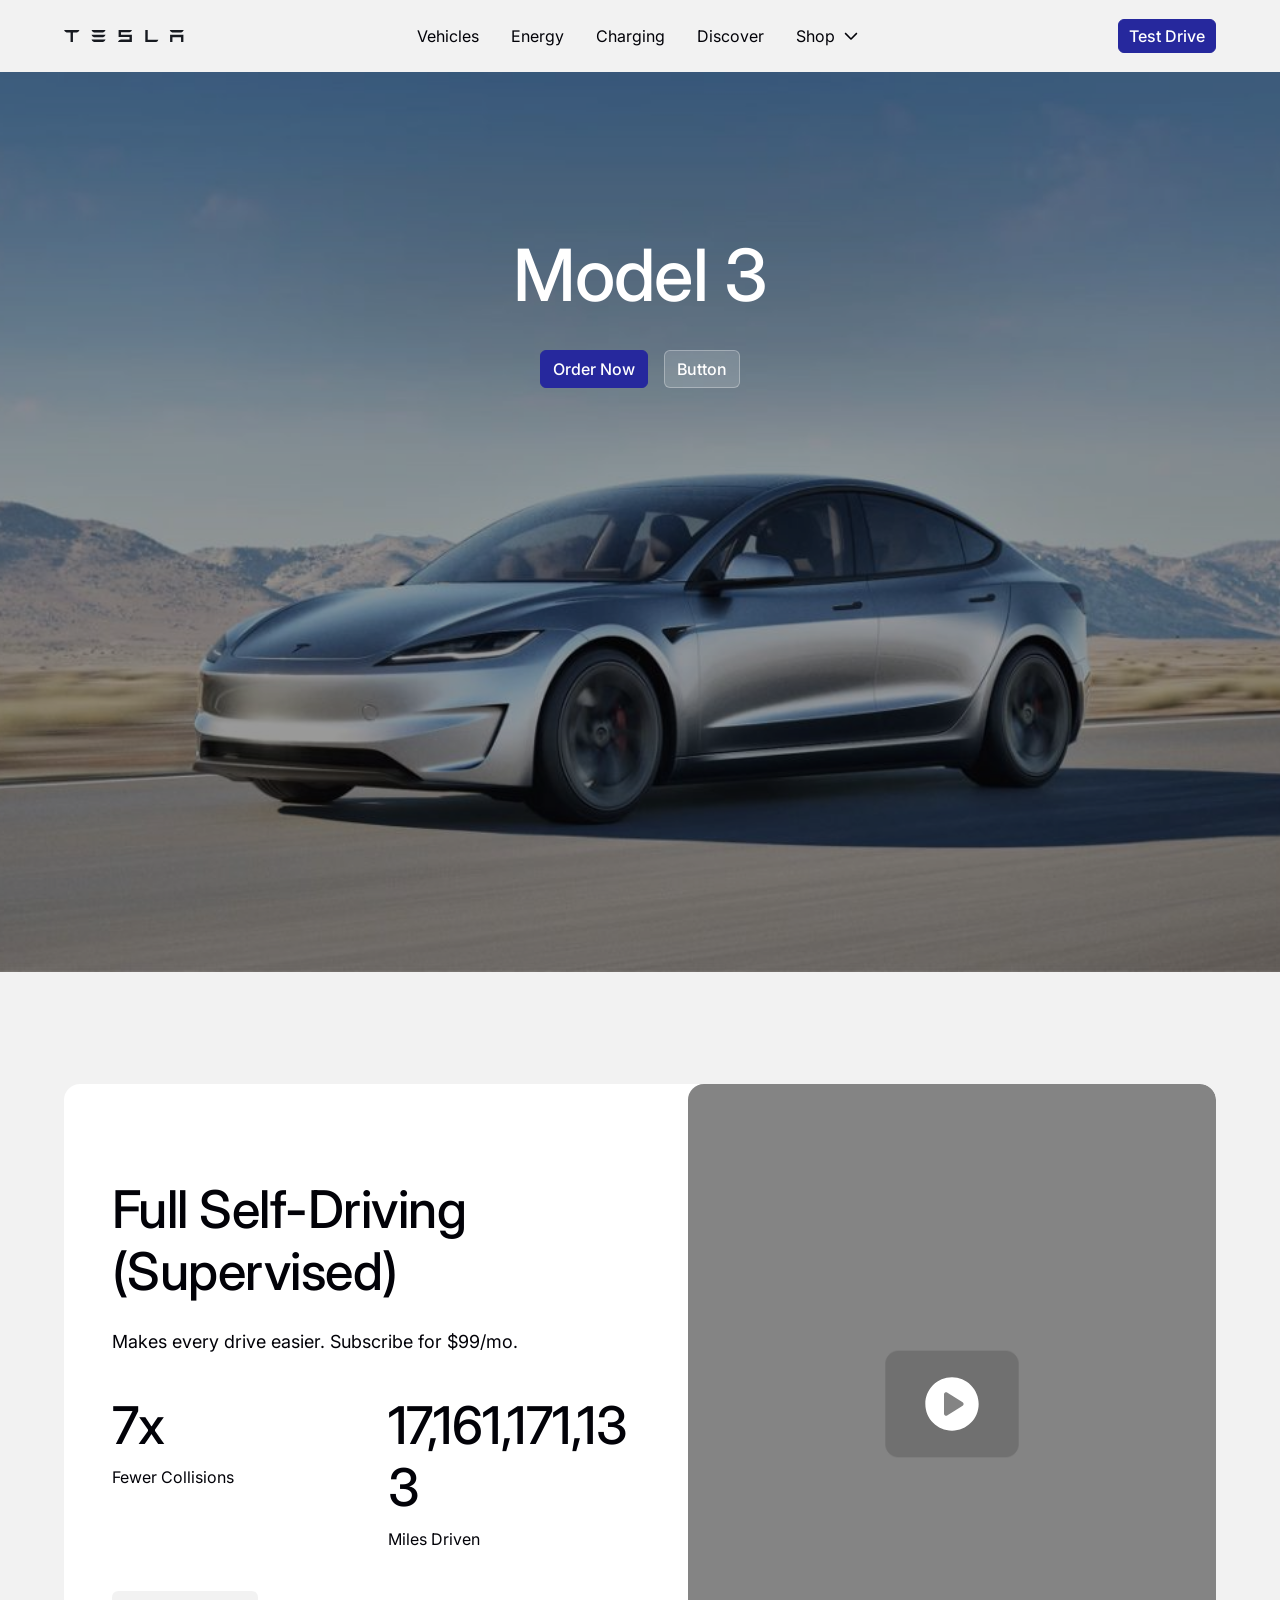
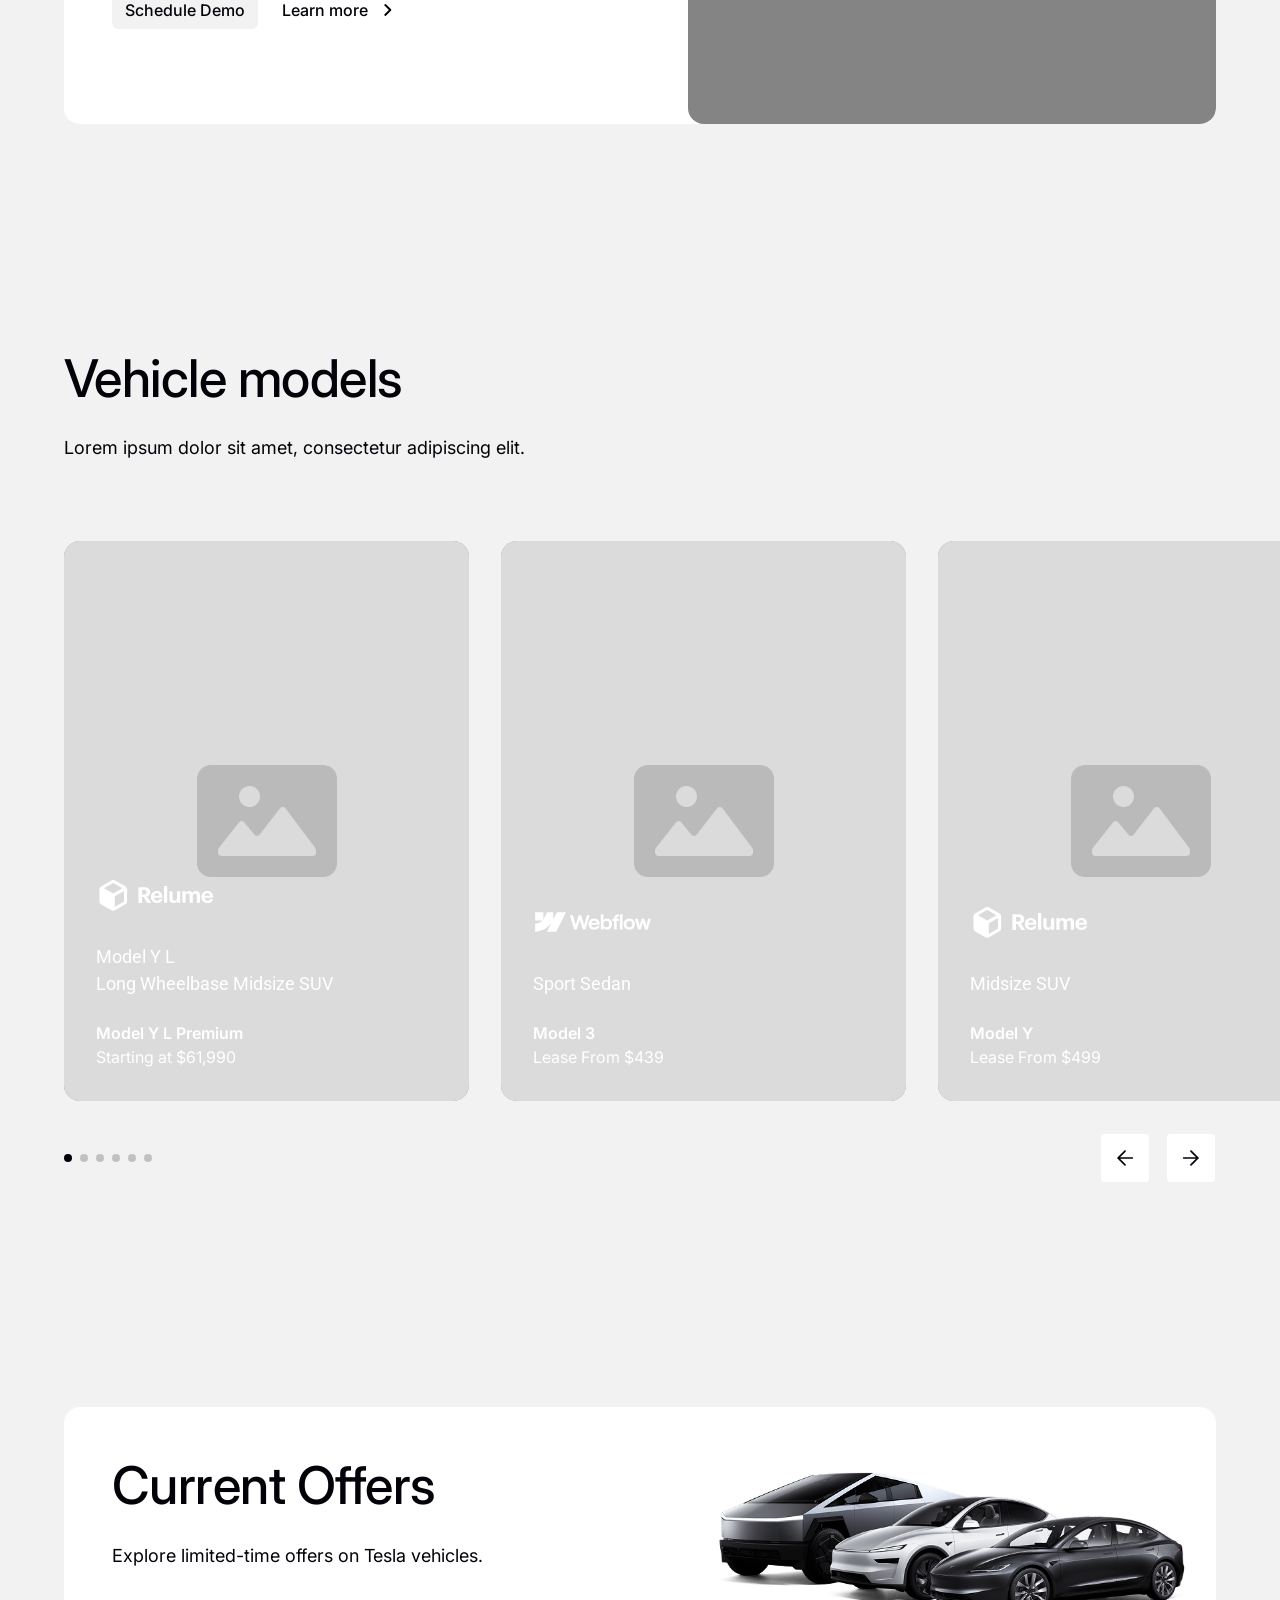
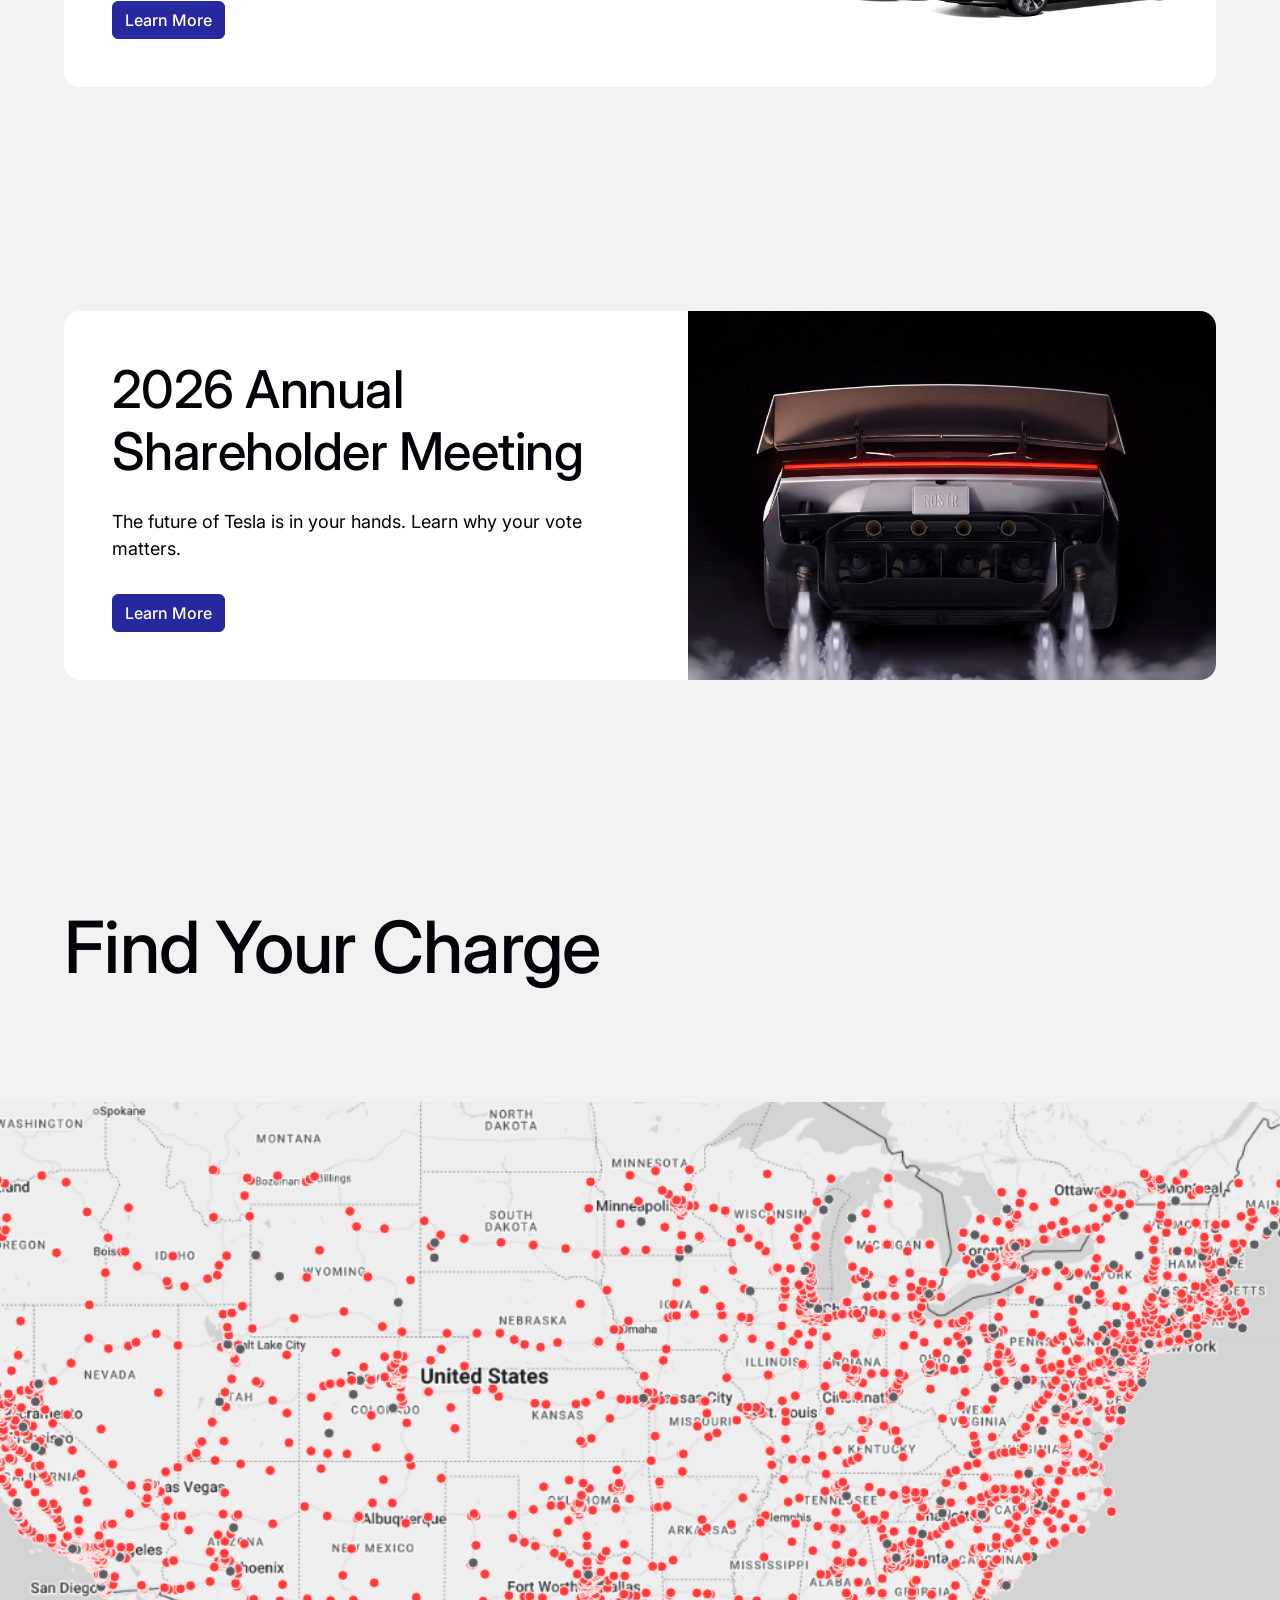
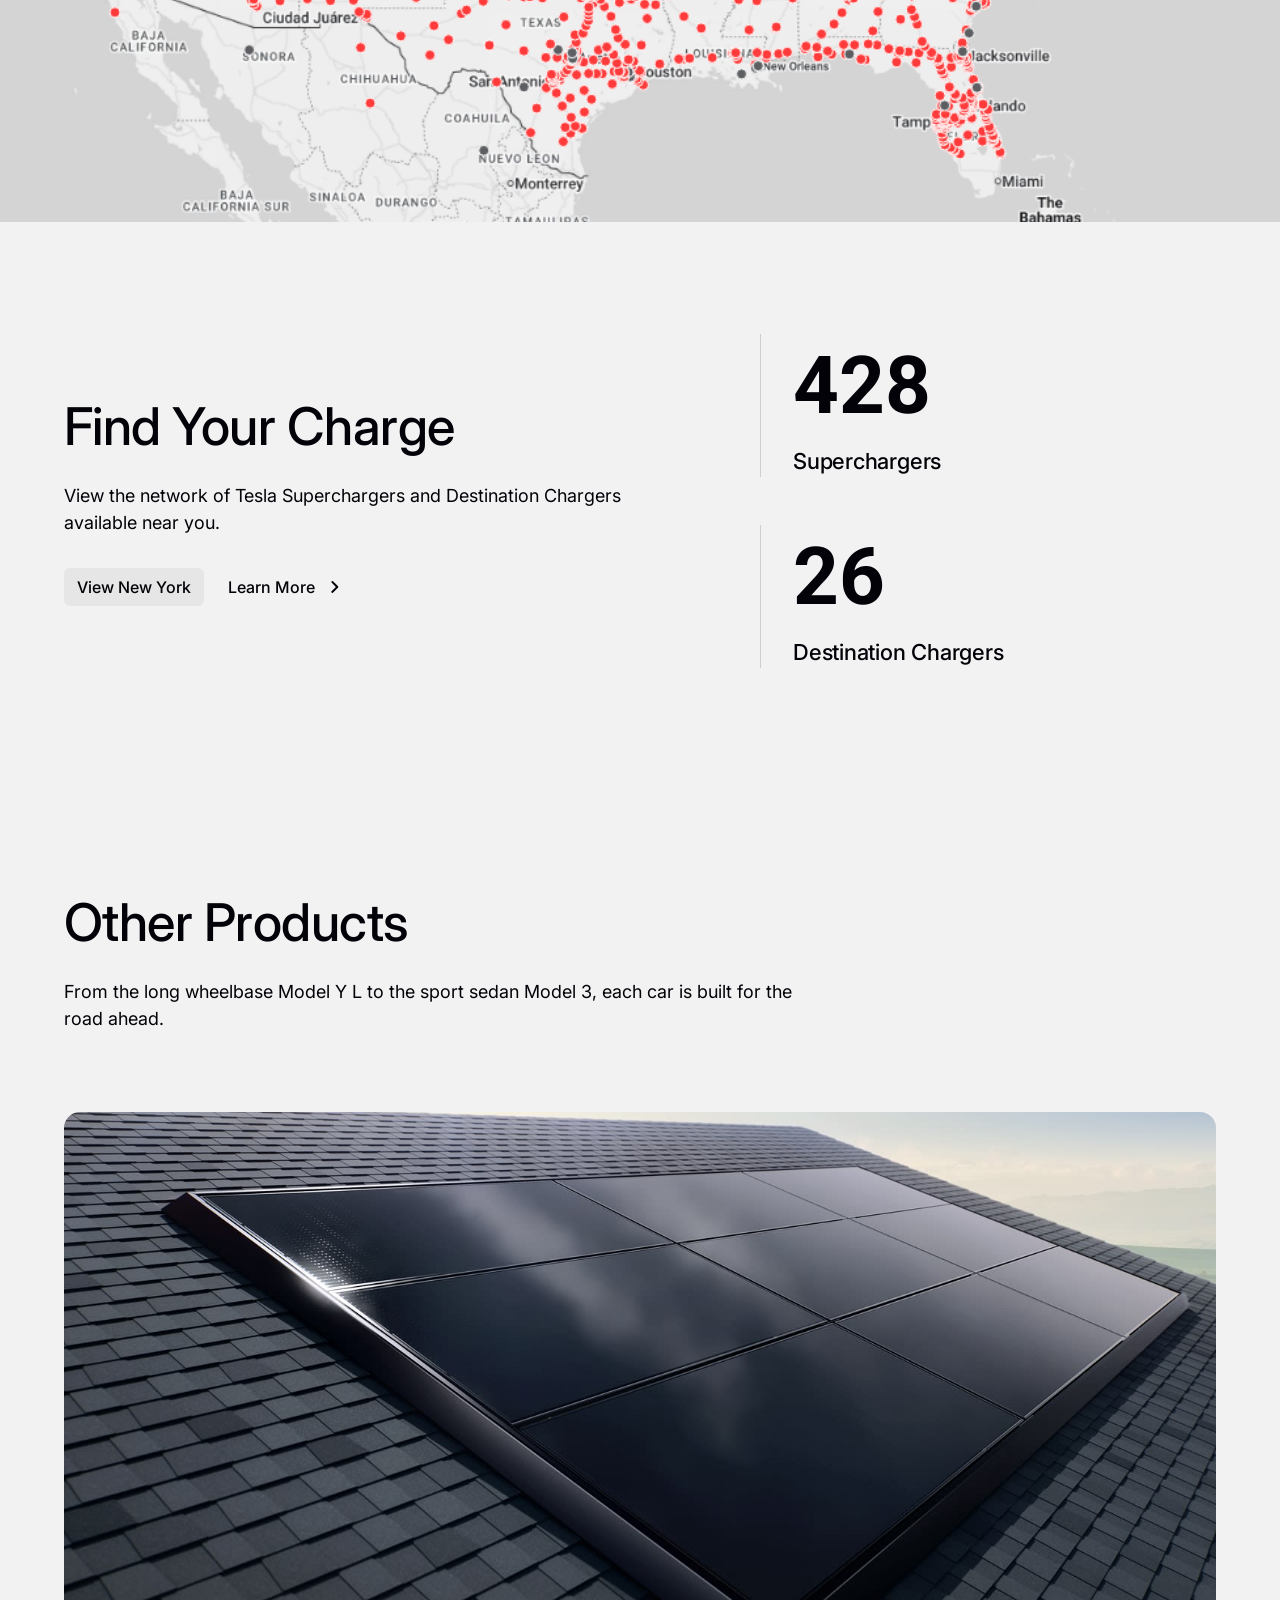
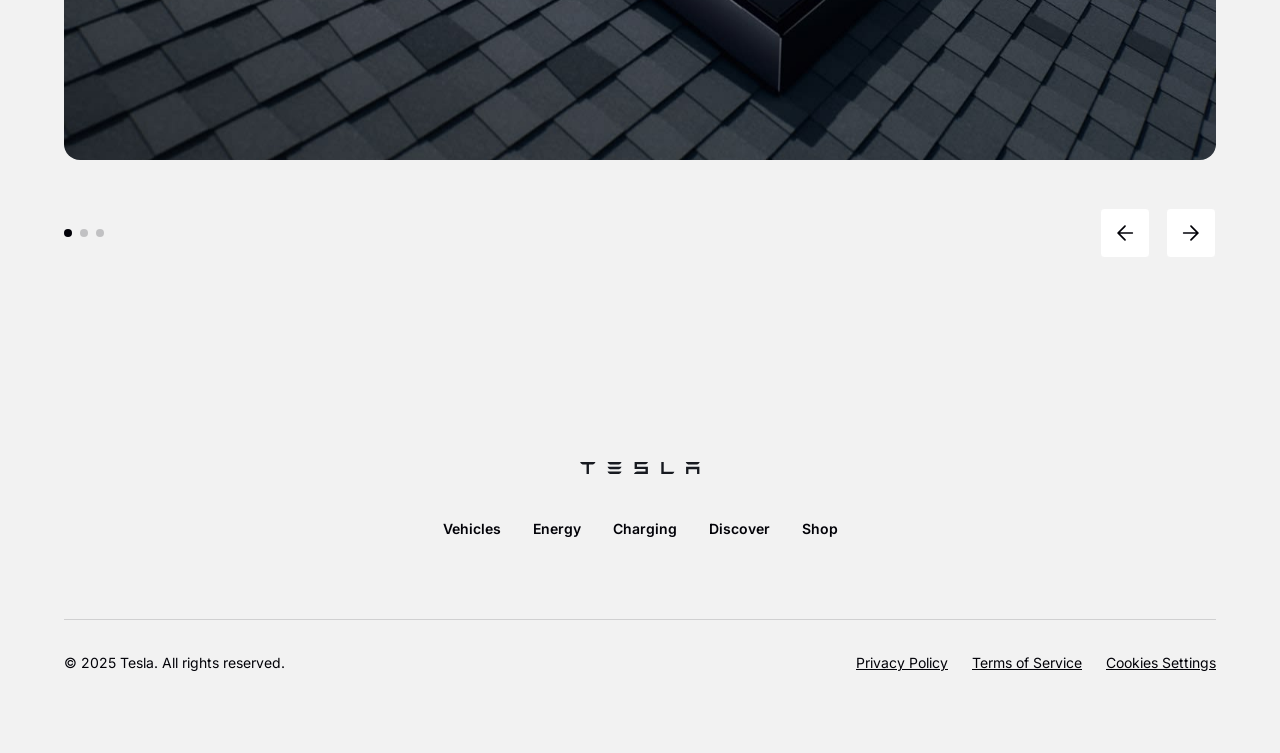
==== index.html @ 6f5779ad "draft1" ====
<!doctype html>
<html lang="en">
<head>
  <meta charset="utf-8" />
  <meta name="viewport" content="width=device-width, initial-scale=1" />
  <title>Tesla — Home</title>
  <link rel="preconnect" href="https://fonts.googleapis.com" />
  <link rel="preconnect" href="https://fonts.gstatic.com" crossorigin />
  <link href="https://fonts.googleapis.com/css2?family=Inter:wght@400;500;600&family=Roboto:wght@400;700&display=swap" rel="stylesheet" />
  <link rel="stylesheet" href="styles.css" />
</head>
<body>

  <!-- Navbar -->
  <header class="navbar">
    <div class="navbar__container">
      <div class="navbar__brand">
        <a href="#" class="logo" aria-label="Home"><img src="assets/tesla-wordmark.svg" width="120" height="12" alt="Tesla" /></a>
      </div>
      <nav class="navbar__links" id="nav-links">
        <a href="#" class="nav-link">Vehicles</a>
        <a href="#" class="nav-link">Energy</a>
        <a href="#" class="nav-link">Charging</a>
        <a href="#" class="nav-link">Discover</a>
        <button type="button" class="nav-link nav-link--dropdown">
          Shop <img src="assets/chevron-down.svg" width="24" height="24" alt="" />
        </button>
      </nav>
      <div class="navbar__actions">
        <a href="#" class="btn btn--primary btn--sm">Test Drive</a>
        <button type="button" class="navbar__toggle" aria-label="Menu" aria-expanded="false" aria-controls="nav-links">
          <span></span><span></span><span></span>
        </button>
      </div>
    </div>
  </header>

  <main>
    <!-- Hero -->
    <section class="hero">
      <img class="hero__bg" src="assets/hero.png" alt="" />
      <div class="hero__content">
        <h1 class="h1 hero__title">Model 3</h1>
        <div class="actions">
          <a href="#" class="btn btn--primary">Order Now</a>
          <a href="#" class="btn btn--secondary btn--on-dark">Button</a>
        </div>
      </div>
    </section>

    <!-- Full Self-Driving -->
    <section class="section">
      <div class="container">
        <div class="card card--feature">
          <div class="card__body">
            <div class="stack-32">
              <div class="section-title">
                <h2 class="h2">Full Self-Driving (Supervised)</h2>
                <p class="text-medium">Makes every drive easier. Subscribe for $99/mo.</p>
              </div>
              <div class="fsd-stats">
                <div class="fsd-stat">
                  <p class="h2">7x</p>
                  <p>Fewer Collisions</p>
                </div>
                <div class="fsd-stat">
                  <p class="h2">17,161,171,133</p>
                  <p>Miles Driven</p>
                </div>
              </div>
            </div>
            <div class="actions actions--24">
              <a href="#" class="btn btn--secondary">Schedule Demo</a>
              <a href="#" class="btn btn--link">Learn more <img src="assets/chevron-right.svg" width="24" height="24" alt="" /></a>
            </div>
          </div>
          <button type="button" class="lightbox" aria-label="Play video">
            <img class="lightbox__bg" src="assets/fsd-video.png" alt="" />
            <img class="lightbox__play" src="assets/play-button.svg" width="64" height="64" alt="" />
          </button>
        </div>
      </div>
    </section>

    <!-- Vehicle models -->
    <section class="section">
      <div class="container stack-80">
        <div class="section-title section-title--narrow">
          <h2 class="h2">Vehicle models</h2>
          <p class="text-medium">Lorem ipsum dolor sit amet, consectetur adipiscing elit.</p>
        </div>
        <div class="slider" data-slider>
          <div class="slider__track vehicles" data-track>
            <article class="vehicle">
              <img class="vehicle__bg" src="assets/vehicle-card.png" alt="" />
              <div class="vehicle__content">
                <img src="assets/placeholder-logo-1.svg" width="120" height="48" alt="" />
                <p class="vehicle__desc">Model Y L<br />Long Wheelbase Midsize SUV</p>
                <div>
                  <p class="vehicle__name">Model Y L Premium</p>
                  <p>Starting at $61,990</p>
                </div>
              </div>
            </article>
            <article class="vehicle">
              <img class="vehicle__bg" src="assets/vehicle-card.png" alt="" />
              <div class="vehicle__content">
                <img src="assets/placeholder-logo-2.svg" width="120" height="48" alt="" />
                <p class="vehicle__desc">Sport Sedan</p>
                <div>
                  <p class="vehicle__name">Model 3</p>
                  <p>Lease From $439</p>
                </div>
              </div>
            </article>
            <article class="vehicle">
              <img class="vehicle__bg" src="assets/vehicle-card.png" alt="" />
              <div class="vehicle__content">
                <img src="assets/placeholder-logo-1.svg" width="120" height="48" alt="" />
                <p class="vehicle__desc">Midsize SUV</p>
                <div>
                  <p class="vehicle__name">Model Y</p>
                  <p>Lease From $499</p>
                </div>
              </div>
            </article>
            <article class="vehicle">
              <img class="vehicle__bg" src="assets/vehicle-card.png" alt="" />
              <div class="vehicle__content">
                <img src="assets/placeholder-logo-2.svg" width="120" height="48" alt="" />
                <p class="vehicle__desc">Utility Truck</p>
                <div>
                  <p class="vehicle__name">Utility Truck</p>
                  <p>Lease From</p>
                </div>
              </div>
            </article>
            <article class="vehicle">
              <img class="vehicle__bg" src="assets/vehicle-card.png" alt="" />
              <div class="vehicle__content">
                <img src="assets/placeholder-logo-1.svg" width="120" height="48" alt="" />
                <p class="vehicle__desc">"Lorem ipsum dolor sit amet, consectetur adipiscing elit. Suspendisse varius enim in eros elementum tristique. Duis cursus, mi quis viverra ornare."</p>
                <div>
                  <p class="vehicle__name">Name Surname</p>
                  <p>Position, Company name</p>
                </div>
              </div>
            </article>
            <article class="vehicle">
              <img class="vehicle__bg" src="assets/vehicle-card.png" alt="" />
              <div class="vehicle__content">
                <img src="assets/placeholder-logo-2.svg" width="120" height="48" alt="" />
                <p class="vehicle__desc">"Lorem ipsum dolor sit amet, consectetur adipiscing elit. Suspendisse varius enim in eros elementum tristique. Duis cursus, mi quis viverra ornare."</p>
                <div>
                  <p class="vehicle__name">Name Surname</p>
                  <p>Position, Company name</p>
                </div>
              </div>
            </article>
          </div>
          <div class="slider__controls">
            <img src="assets/slider-dots-vehicles.svg" width="88" height="8" alt="" />
            <div class="slider__buttons">
              <button type="button" class="slider__arrow" data-prev aria-label="Previous"><img src="assets/arrow-back.svg" width="24" height="24" alt="" /></button>
              <button type="button" class="slider__arrow" data-next aria-label="Next"><img src="assets/arrow-forward.svg" width="24" height="24" alt="" /></button>
            </div>
          </div>
        </div>
      </div>
    </section>

    <!-- Current Offers -->
    <section class="section">
      <div class="container">
        <div class="card card--cta">
          <div class="card__body">
            <div class="section-title">
              <h2 class="h2">Current Offers</h2>
              <p class="text-medium">Explore limited-time offers on Tesla vehicles.</p>
            </div>
            <div class="actions">
              <a href="#" class="btn btn--primary">Learn More</a>
            </div>
          </div>
          <div class="card__media"><img src="assets/current-offers.png" alt="Tesla vehicles" /></div>
        </div>
      </div>
    </section>

    <!-- Shareholder Meeting -->
    <section class="section">
      <div class="container">
        <div class="card card--cta">
          <div class="card__body">
            <div class="section-title">
              <h2 class="h2">2026 Annual Shareholder Meeting</h2>
              <p class="text-medium">The future of Tesla is in your hands. Learn why your vote matters.</p>
            </div>
            <div class="actions">
              <a href="#" class="btn btn--primary">Learn More</a>
            </div>
          </div>
          <div class="card__media"><img src="assets/shareholder-meeting.png" alt="Tesla Cybercab" /></div>
        </div>
      </div>
    </section>

    <!-- Find Your Charge (map) -->
    <section class="charge-header">
      <div class="section">
        <div class="container">
          <h2 class="h1 section-title--narrow">Find Your Charge</h2>
        </div>
      </div>
      <img class="charge-header__map" src="assets/charge-map.png" alt="Map of Tesla Superchargers" />
    </section>

    <!-- Stats -->
    <section class="section">
      <div class="container stats">
        <div class="stats__intro">
          <div class="section-title">
            <h2 class="h2">Find Your Charge</h2>
            <p class="text-medium">View the network of Tesla Superchargers and Destination Chargers available near you.</p>
          </div>
          <div class="actions actions--24">
            <a href="#" class="btn btn--secondary">View New York</a>
            <a href="#" class="btn btn--link">Learn More <img src="assets/chevron-right.svg" width="24" height="24" alt="" /></a>
          </div>
        </div>
        <div class="stats__list">
          <div class="stat">
            <p class="stat__value">428</p>
            <p class="h6">Superchargers</p>
          </div>
          <div class="stat">
            <p class="stat__value">26</p>
            <p class="h6">Destination Chargers</p>
          </div>
        </div>
      </div>
    </section>

    <!-- Other Products -->
    <section class="section">
      <div class="container stack-80">
        <div class="section-title section-title--narrow">
          <h2 class="h2">Other Products</h2>
          <p class="text-medium">From the long wheelbase Model Y L to the sport sedan Model 3, each car is built for the road ahead.</p>
        </div>
        <div class="slider slider--gallery" data-slider>
          <div class="slider__track gallery" data-track>
            <img class="gallery__item" src="assets/product-1.png" alt="Solar Roof" />
            <img class="gallery__item" src="assets/product-2.png" alt="Product 2" />
            <img class="gallery__item" src="assets/product-3.png" alt="Product 3" />
          </div>
          <div class="slider__controls">
            <img src="assets/slider-dots-gallery.svg" width="40" height="8" alt="" />
            <div class="slider__buttons">
              <button type="button" class="slider__arrow" data-prev aria-label="Previous"><img src="assets/arrow-back.svg" width="24" height="24" alt="" /></button>
              <button type="button" class="slider__arrow" data-next aria-label="Next"><img src="assets/arrow-forward.svg" width="24" height="24" alt="" /></button>
            </div>
          </div>
        </div>
      </div>
    </section>
  </main>

  <!-- Footer -->
  <footer class="footer">
    <div class="container footer__container">
      <div class="footer__top">
        <a href="#" class="logo" aria-label="Home"><img src="assets/tesla-wordmark.svg" width="120" height="12" alt="Tesla" /></a>
        <nav class="footer__links">
          <a href="#">Vehicles</a>
          <a href="#">Energy</a>
          <a href="#">Charging</a>
          <a href="#">Discover</a>
          <a href="#">Shop</a>
        </nav>
      </div>
      <div class="footer__credits">
        <img class="footer__divider" src="assets/divider.svg" width="1280" height="1" alt="" />
        <div class="footer__row">
          <p>© 2025 Tesla. All rights reserved.</p>
          <div class="footer__legal">
            <a href="#">Privacy Policy</a>
            <a href="#">Terms of Service</a>
            <a href="#">Cookies Settings</a>
          </div>
        </div>
      </div>
    </div>
  </footer>

  <script src="script.js"></script>
</body>
</html>
---- styles.css ----
/* ---------- Design tokens (from Figma variables) ---------- */
:root {
  --color-background: #f2f2f2;
  --color-foreground: #ffffff;
  --color-text: #020208;
  --color-border: rgba(2, 2, 8, 0.15);
  --color-primary: #26289d; /* jacksons-purple */
  --color-white: #ffffff;
  --neutral-darkest-5: rgba(2, 2, 8, 0.05);
  --overlay: rgba(0, 0, 0, 0.4);

  --heading-1: 72px;
  --heading-2: 52px;
  --heading-6: 22px;
  --text-medium: 18px;
  --text-regular: 16px;
  --text-small: 14px;

  --padding-global: 64px;
  --padding-section-large: 112px;
  --padding-section-medium: 80px;
  --radius-large: 16px;
  --container: 1280px;

  --font-body: "Inter", system-ui, sans-serif;
  --font-alt: "Roboto", system-ui, sans-serif;
}

/* ---------- Base ---------- */
*, *::before, *::after { box-sizing: border-box; }
html, body { margin: 0; }
body {
  font-family: var(--font-body);
  font-size: var(--text-regular);
  line-height: 1.5;
  color: var(--color-text);
  background: var(--color-background);
  -webkit-font-smoothing: antialiased;
}
h1, h2, h3, p { margin: 0; }
img { display: block; max-width: 100%; }
a { color: inherit; text-decoration: none; }
button { font: inherit; color: inherit; background: none; border: 0; padding: 0; cursor: pointer; }

/* ---------- Typography ---------- */
.h1 { font-size: var(--heading-1); font-weight: 500; line-height: 1.2; letter-spacing: -0.01em; }
.h2 { font-size: var(--heading-2); font-weight: 500; line-height: 1.2; letter-spacing: -0.01em; }
.h6 { font-size: var(--heading-6); font-weight: 500; line-height: 1.4; letter-spacing: -0.01em; }
.text-medium { font-size: var(--text-medium); }

/* ---------- Layout ---------- */
.section {
  padding: var(--padding-section-large) var(--padding-global);
  background: var(--color-background);
}
.container { width: 100%; max-width: var(--container); margin: 0 auto; }
.stack-32 { display: flex; flex-direction: column; gap: 32px; }
.stack-80 { display: flex; flex-direction: column; gap: 80px; }
.section-title { display: flex; flex-direction: column; gap: 24px; }
.section-title--narrow { max-width: 768px; }

/* ---------- Buttons ---------- */
.actions { display: flex; gap: 16px; align-items: center; flex-wrap: wrap; }
.actions--24 { gap: 24px; }
.btn {
  display: inline-flex; align-items: center; justify-content: center; gap: 8px;
  padding: 6px 12px;
  border: 1px solid transparent;
  border-radius: 6px;
  font-size: var(--text-regular); font-weight: 500; line-height: 1.5;
  white-space: nowrap;
  transition: background-color .2s, opacity .2s;
}
.btn--sm { padding: 4px 10px; }
.btn--primary { background: var(--color-primary); border-color: var(--color-primary); color: var(--color-white); }
.btn--primary:hover { opacity: .9; }
.btn--secondary { background: var(--neutral-darkest-5); color: var(--color-text); }
.btn--secondary:hover { background: rgba(2, 2, 8, 0.1); }
/* secondary button placed on dark images */
.btn--on-dark { background: rgba(255, 255, 255, 0.15); border-color: rgba(255, 255, 255, 0.3); color: var(--color-white); }
.btn--on-dark:hover { background: rgba(255, 255, 255, 0.25); }
.btn--link { padding: 0; border: 0; color: var(--color-text); }
.btn--link:hover { text-decoration: underline; }

/* ---------- Navbar ---------- */
.navbar {
  position: relative;
  height: 72px;
  display: flex; align-items: center;
  padding: 0 var(--padding-global);
  background: var(--color-background);
}
.navbar__container { width: 100%; display: flex; align-items: center; gap: 32px; }
.navbar__brand { flex: 1 0 0; display: flex; }
.logo { display: flex; align-items: center; justify-content: flex-start; width: 120px; height: 36px; }
.logo img { width: 120px; height: auto; }
.footer__top .logo { justify-content: center; }
.navbar__links { display: flex; align-items: center; gap: 32px; }
.nav-link { display: inline-flex; align-items: center; gap: 4px; font-size: var(--text-regular); line-height: 1.5; }
.nav-link:hover { opacity: .7; }
.navbar__actions { flex: 1 0 0; display: flex; justify-content: flex-end; align-items: center; gap: 16px; }
.navbar__toggle { display: none; width: 32px; height: 32px; flex-direction: column; justify-content: center; gap: 5px; }
.navbar__toggle span { display: block; height: 2px; width: 22px; margin: 0 auto; background: var(--color-text); }

/* ---------- Hero ---------- */
.hero {
  position: relative;
  height: 900px;
  display: flex; align-items: flex-start; justify-content: center;
  padding: 160px var(--padding-global) 0;
  overflow: hidden;
}
.hero__bg { position: absolute; inset: 0; width: 100%; height: 100%; object-fit: cover; }
.hero::after { content: ""; position: absolute; inset: 0; background: var(--overlay); }
.hero__content {
  position: relative; z-index: 1;
  width: 100%; max-width: 768px;
  display: flex; flex-direction: column; align-items: center; gap: 32px;
}
.hero__title { color: var(--color-white); text-align: center; }

/* ---------- Cards ---------- */
.card {
  display: flex;
  background: var(--color-foreground);
  border-radius: var(--radius-large);
  overflow: hidden;
}
.card__body {
  flex: 1 0 0; min-width: 0;
  display: flex; flex-direction: column; justify-content: center; gap: 32px;
  padding: 48px;
}
.card--feature { height: 640px; }
.card--cta { align-items: center; }
.card--cta .card__media { flex: 1 0 0; align-self: stretch; position: relative; min-width: 0; }
.card--cta .card__media img { position: absolute; inset: 0; width: 100%; height: 100%; object-fit: cover; }

.fsd-stats { display: flex; gap: 24px; padding: 8px 0; }
.fsd-stat { flex: 1 0 0; min-width: 0; display: flex; flex-direction: column; gap: 8px; overflow-wrap: anywhere; }

.lightbox {
  position: relative;
  flex: 1 0 0; min-width: 0;
  border-radius: var(--radius-large);
  overflow: hidden;
}
.lightbox__bg { position: absolute; inset: 0; width: 100%; height: 100%; object-fit: cover; }
.lightbox::after { content: ""; position: absolute; inset: 0; background: var(--overlay); }
.lightbox__play {
  position: absolute; z-index: 1; left: 50%; top: 50%;
  transform: translate(-50%, -50%);
  transition: transform .2s;
}
.lightbox:hover .lightbox__play { transform: translate(-50%, -50%) scale(1.08); }

/* ---------- Slider ---------- */
.slider { display: flex; flex-direction: column; gap: 32px; }
.slider--gallery { gap: 48px; }
.slider__track {
  display: flex; gap: 32px;
  overflow-x: auto;
  scroll-snap-type: x mandatory;
  scroll-behavior: smooth;
  scrollbar-width: none;
  /* let cards run to the right edge of the viewport like in the design */
  margin-right: calc(-1 * var(--padding-global));
}
.slider__track::-webkit-scrollbar { display: none; }
.slider__track > * { scroll-snap-align: start; flex-shrink: 0; }
.slider__controls { display: flex; align-items: center; justify-content: space-between; }
.slider__buttons { display: flex; gap: 16px; }
.slider__arrow {
  display: flex; align-items: center; justify-content: center;
  padding: 12px;
  background: var(--color-foreground);
  border: 1px solid var(--color-background);
  border-radius: 4px;
}
.slider__arrow:hover { background: #e8e8e8; }

/* Vehicle cards */
.vehicle {
  position: relative;
  width: 405px; height: 560px;
  display: flex; flex-direction: column; justify-content: flex-end;
  padding: 32px;
  border-radius: var(--radius-large);
  overflow: hidden;
  color: var(--color-white);
}
.vehicle__bg { position: absolute; inset: 0; width: 100%; height: 100%; object-fit: cover; }
.vehicle::before { content: ""; position: absolute; inset: 0; background: var(--overlay); }
.vehicle__content { position: relative; display: flex; flex-direction: column; gap: 24px; }
.vehicle__desc { font-family: var(--font-alt); font-size: 18px; }
.vehicle__name { font-weight: 600; }

/* Gallery */
.gallery { margin-right: 0; }
.gallery__item {
  width: 100%; aspect-ratio: 1280 / 720;
  object-fit: cover;
  border-radius: var(--radius-large);
}

/* ---------- Find Your Charge (map header) ---------- */
.charge-header { background: var(--color-background); }
.charge-header__map { width: 100%; aspect-ratio: 1440 / 810; object-fit: cover; }

/* ---------- Stats ---------- */
.stats { display: flex; align-items: center; gap: 80px; }
.stats__intro { width: 616px; flex-shrink: 0; display: flex; flex-direction: column; gap: 32px; }
.stats__list { flex: 1 0 0; min-width: 0; display: flex; flex-direction: column; gap: 48px; }
.stat {
  display: flex; flex-direction: column; gap: 8px;
  padding-left: 32px;
  border-left: 1px solid var(--color-border);
}
.stat__value { font-family: var(--font-alt); font-size: 80px; font-weight: 700; line-height: 1.3; }

/* ---------- Footer ---------- */
.footer { padding: var(--padding-section-medium) var(--padding-global); background: var(--color-background); }
.footer__container { display: flex; flex-direction: column; align-items: center; gap: 80px; }
.footer__top { width: 100%; max-width: 480px; display: flex; flex-direction: column; align-items: center; gap: 32px; }
.footer__links {
  display: flex; flex-wrap: wrap; justify-content: center; gap: 32px;
  font-size: var(--text-small); font-weight: 600;
}
.footer__links a:hover, .footer__legal a:hover { opacity: .7; }
.footer__credits { width: 100%; display: flex; flex-direction: column; gap: 32px; }
.footer__divider { width: 100%; height: 1px; }
.footer__row { display: flex; justify-content: space-between; gap: 24px; font-size: var(--text-small); }
.footer__legal { display: flex; gap: 24px; }
.footer__legal a { text-decoration: underline; }

/* ---------- Responsive ---------- */
@media (max-width: 991px) {
  :root {
    --heading-1: 56px;
    --heading-2: 44px;
    --padding-global: 32px;
    --padding-section-large: 80px;
  }
  .card--feature { height: auto; flex-direction: column; }
  .card--feature .lightbox { flex: none; aspect-ratio: 16 / 10; }
  .stats { flex-direction: column; align-items: stretch; gap: 48px; }
  .stats__intro { width: 100%; }
  .stat__value { font-size: 64px; }
}

@media (max-width: 767px) {
  :root {
    --heading-1: 40px;
    --heading-2: 36px;
    --heading-6: 20px;
    --padding-global: 20px;
    --padding-section-large: 64px;
    --padding-section-medium: 48px;
  }
  .navbar__toggle { display: flex; }
  .navbar__links {
    display: none;
    position: absolute; z-index: 10; top: 72px; left: 0; right: 0;
    flex-direction: column; align-items: flex-start; gap: 16px;
    padding: 16px var(--padding-global) 24px;
    background: var(--color-background);
    border-top: 1px solid var(--color-border);
  }
  .navbar.is-open .navbar__links { display: flex; }
  .hero { height: 640px; padding-top: 96px; }
  .card__body { padding: 24px; }
  .card--cta { flex-direction: column; align-items: stretch; }
  .card--cta .card__media { flex: none; aspect-ratio: 4 / 3; }
  .fsd-stats { flex-direction: column; }
  .vehicle { width: 300px; height: 440px; padding: 24px; }
  .stat__value { font-size: 56px; }
  .footer__row { flex-direction: column-reverse; align-items: center; text-align: center; }
  .footer__legal { flex-wrap: wrap; justify-content: center; }
}
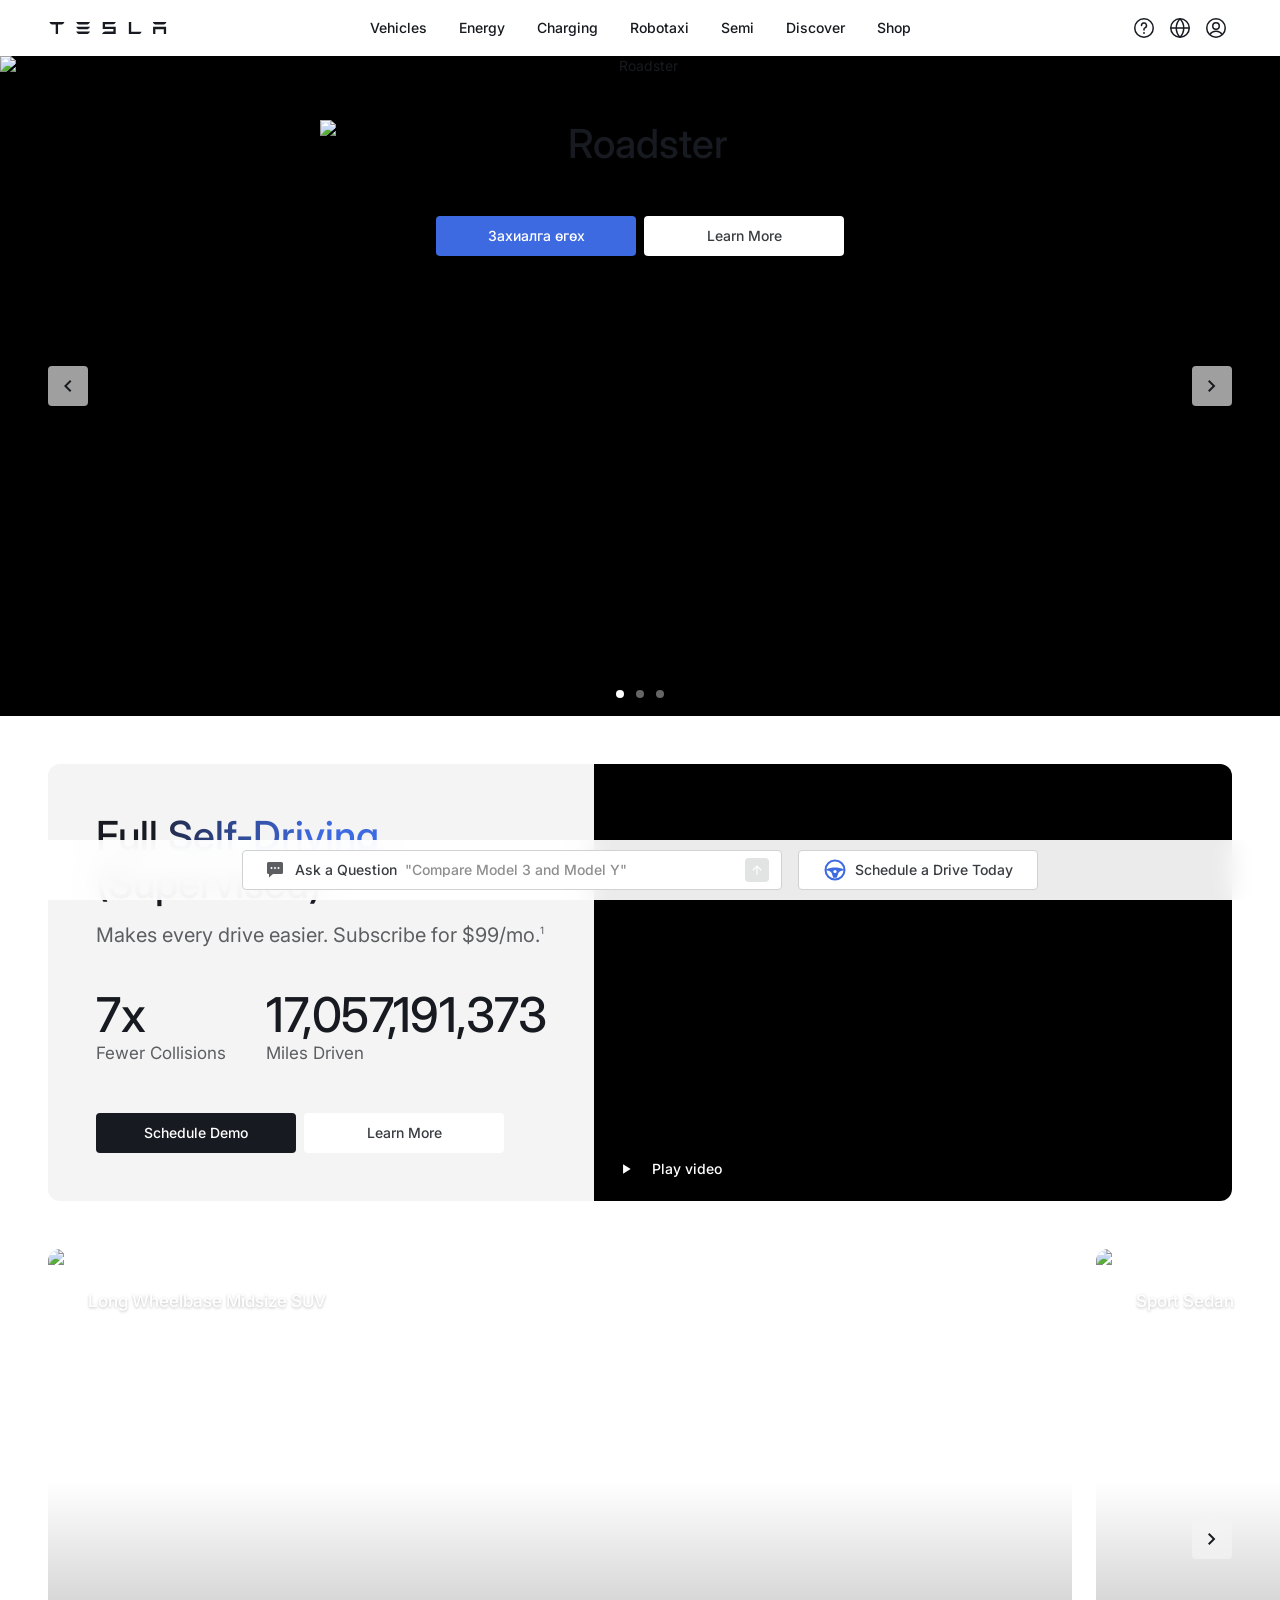
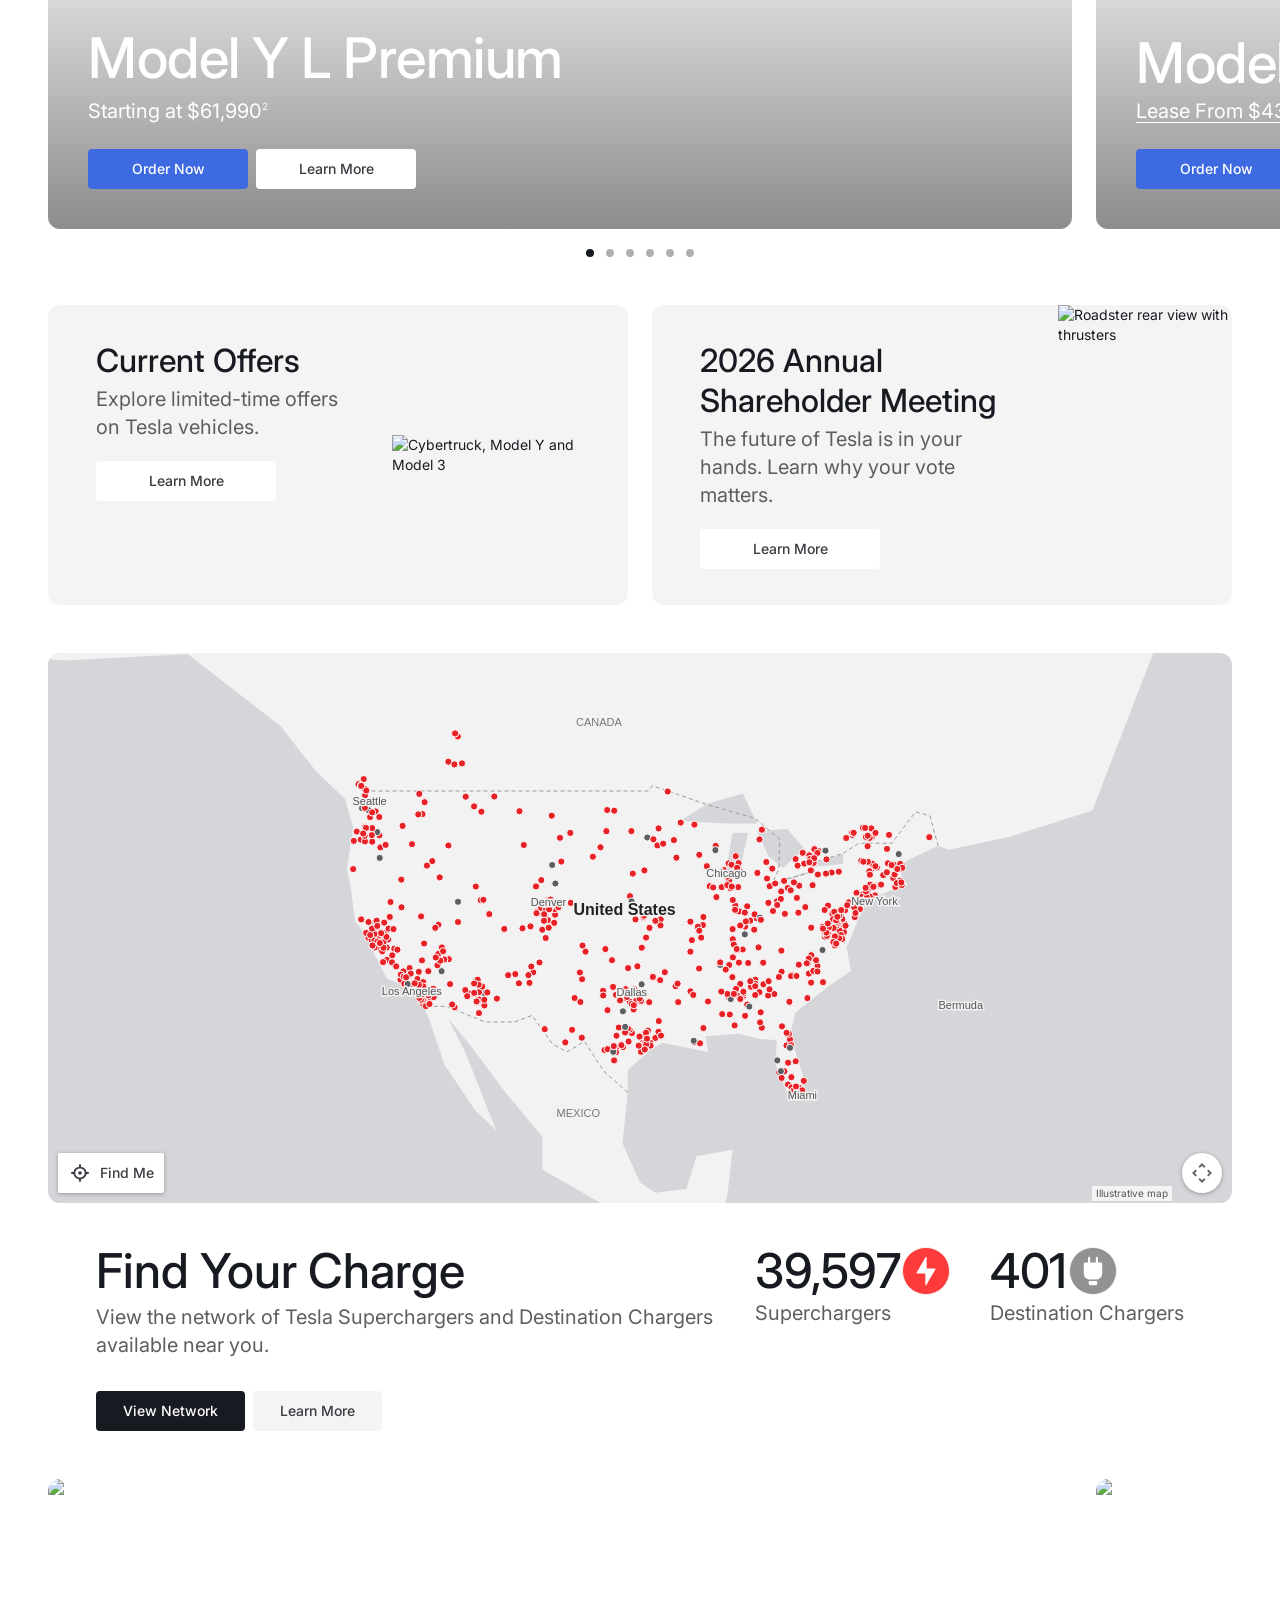
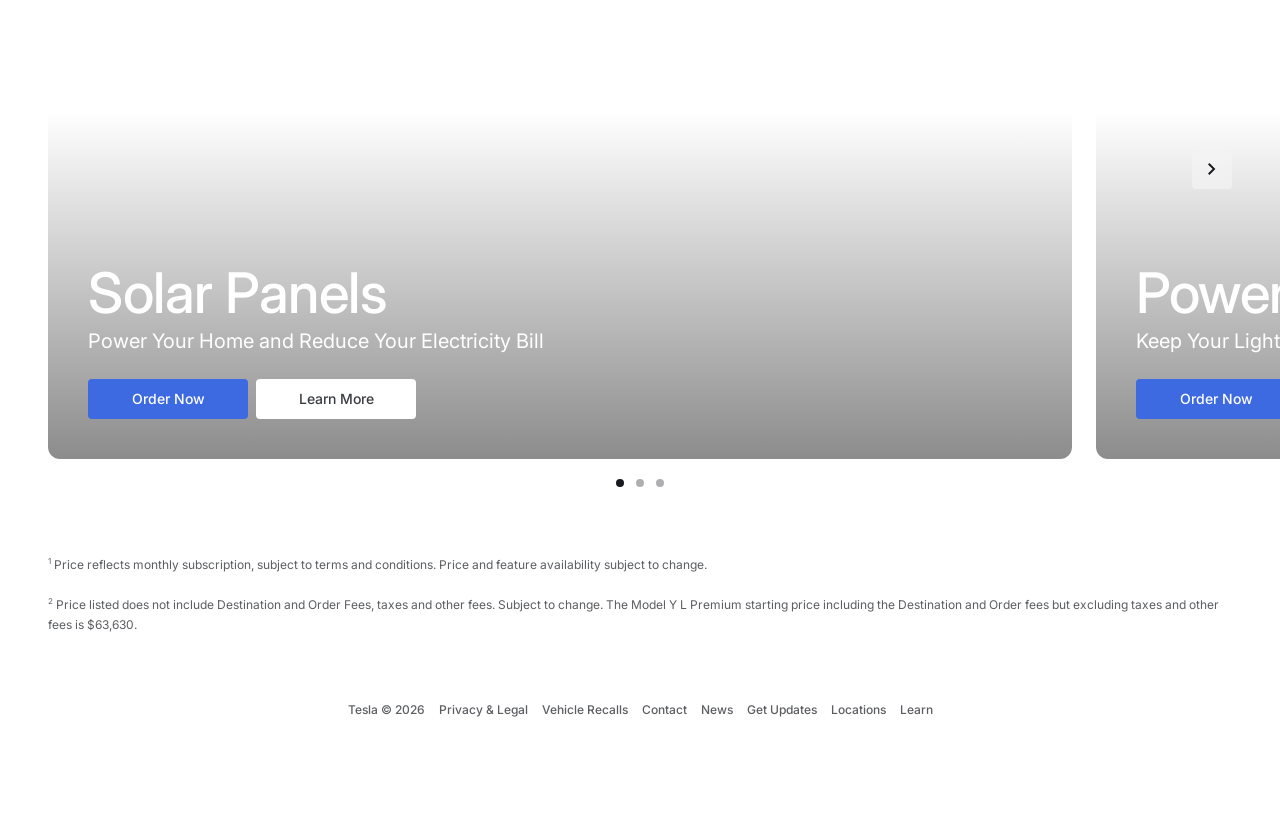
==== commit 0984f1de: "tesla home versel otgoo" ====
--- a/index.html
+++ b/index.html
@@ -1,298 +1,2377 @@
-<!doctype html>
+<!DOCTYPE html>
 <html lang="en">
 <head>
-  <meta charset="utf-8" />
-  <meta name="viewport" content="width=device-width, initial-scale=1" />
-  <title>Tesla — Home</title>
-  <link rel="preconnect" href="https://fonts.googleapis.com" />
-  <link rel="preconnect" href="https://fonts.gstatic.com" crossorigin />
-  <link href="https://fonts.googleapis.com/css2?family=Inter:wght@400;500;600&family=Roboto:wght@400;700&display=swap" rel="stylesheet" />
-  <link rel="stylesheet" href="styles.css" />
+<meta charset="utf-8">
+<meta name="viewport" content="width=device-width, initial-scale=1, viewport-fit=cover">
+<title>Electric Cars, Solar &amp; Clean Energy | Tesla</title>
+<meta name="description" content="Static HTML/CSS learning clone of the tesla.com home page.">
+<link rel="preconnect" href="https://fonts.googleapis.com/">
+<link rel="preconnect" href="https://fonts.gstatic.com/" crossorigin="">
+<link href="https://fonts.googleapis.com/css2?family=Inter:wght@400;500;600&amp;display=swap" rel="stylesheet">
+<link rel="stylesheet" href="home.css">
 </head>
 <body>
-
-  <!-- Navbar -->
-  <header class="navbar">
-    <div class="navbar__container">
-      <div class="navbar__brand">
-        <a href="#" class="logo" aria-label="Home"><img src="assets/tesla-wordmark.svg" width="120" height="12" alt="Tesla" /></a>
-      </div>
-      <nav class="navbar__links" id="nav-links">
-        <a href="#" class="nav-link">Vehicles</a>
-        <a href="#" class="nav-link">Energy</a>
-        <a href="#" class="nav-link">Charging</a>
-        <a href="#" class="nav-link">Discover</a>
-        <button type="button" class="nav-link nav-link--dropdown">
-          Shop <img src="assets/chevron-down.svg" width="24" height="24" alt="" />
-        </button>
-      </nav>
-      <div class="navbar__actions">
-        <a href="#" class="btn btn--primary btn--sm">Test Drive</a>
-        <button type="button" class="navbar__toggle" aria-label="Menu" aria-expanded="false" aria-controls="nav-links">
-          <span></span><span></span><span></span>
-        </button>
-      </div>
-    </div>
-  </header>
-
-  <main>
-    <!-- Hero -->
-    <section class="hero">
-      <img class="hero__bg" src="assets/hero.png" alt="" />
-      <div class="hero__content">
-        <h1 class="h1 hero__title">Model 3</h1>
-        <div class="actions">
-          <a href="#" class="btn btn--primary">Order Now</a>
-          <a href="#" class="btn btn--secondary btn--on-dark">Button</a>
-        </div>
-      </div>
-    </section>
-
-    <!-- Full Self-Driving -->
-    <section class="section">
-      <div class="container">
-        <div class="card card--feature">
-          <div class="card__body">
-            <div class="stack-32">
-              <div class="section-title">
-                <h2 class="h2">Full Self-Driving (Supervised)</h2>
-                <p class="text-medium">Makes every drive easier. Subscribe for $99/mo.</p>
-              </div>
-              <div class="fsd-stats">
-                <div class="fsd-stat">
-                  <p class="h2">7x</p>
-                  <p>Fewer Collisions</p>
-                </div>
-                <div class="fsd-stat">
-                  <p class="h2">17,161,171,133</p>
-                  <p>Miles Driven</p>
-                </div>
-              </div>
-            </div>
-            <div class="actions actions--24">
-              <a href="#" class="btn btn--secondary">Schedule Demo</a>
-              <a href="#" class="btn btn--link">Learn more <img src="assets/chevron-right.svg" width="24" height="24" alt="" /></a>
-            </div>
-          </div>
-          <button type="button" class="lightbox" aria-label="Play video">
-            <img class="lightbox__bg" src="assets/fsd-video.png" alt="" />
-            <img class="lightbox__play" src="assets/play-button.svg" width="64" height="64" alt="" />
-          </button>
-        </div>
-      </div>
-    </section>
-
-    <!-- Vehicle models -->
-    <section class="section">
-      <div class="container stack-80">
-        <div class="section-title section-title--narrow">
-          <h2 class="h2">Vehicle models</h2>
-          <p class="text-medium">Lorem ipsum dolor sit amet, consectetur adipiscing elit.</p>
-        </div>
-        <div class="slider" data-slider>
-          <div class="slider__track vehicles" data-track>
-            <article class="vehicle">
-              <img class="vehicle__bg" src="assets/vehicle-card.png" alt="" />
-              <div class="vehicle__content">
-                <img src="assets/placeholder-logo-1.svg" width="120" height="48" alt="" />
-                <p class="vehicle__desc">Model Y L<br />Long Wheelbase Midsize SUV</p>
-                <div>
-                  <p class="vehicle__name">Model Y L Premium</p>
-                  <p>Starting at $61,990</p>
-                </div>
-              </div>
-            </article>
-            <article class="vehicle">
-              <img class="vehicle__bg" src="assets/vehicle-card.png" alt="" />
-              <div class="vehicle__content">
-                <img src="assets/placeholder-logo-2.svg" width="120" height="48" alt="" />
-                <p class="vehicle__desc">Sport Sedan</p>
-                <div>
-                  <p class="vehicle__name">Model 3</p>
-                  <p>Lease From $439</p>
-                </div>
-              </div>
-            </article>
-            <article class="vehicle">
-              <img class="vehicle__bg" src="assets/vehicle-card.png" alt="" />
-              <div class="vehicle__content">
-                <img src="assets/placeholder-logo-1.svg" width="120" height="48" alt="" />
-                <p class="vehicle__desc">Midsize SUV</p>
-                <div>
-                  <p class="vehicle__name">Model Y</p>
-                  <p>Lease From $499</p>
-                </div>
-              </div>
-            </article>
-            <article class="vehicle">
-              <img class="vehicle__bg" src="assets/vehicle-card.png" alt="" />
-              <div class="vehicle__content">
-                <img src="assets/placeholder-logo-2.svg" width="120" height="48" alt="" />
-                <p class="vehicle__desc">Utility Truck</p>
-                <div>
-                  <p class="vehicle__name">Utility Truck</p>
-                  <p>Lease From</p>
-                </div>
-              </div>
-            </article>
-            <article class="vehicle">
-              <img class="vehicle__bg" src="assets/vehicle-card.png" alt="" />
-              <div class="vehicle__content">
-                <img src="assets/placeholder-logo-1.svg" width="120" height="48" alt="" />
-                <p class="vehicle__desc">"Lorem ipsum dolor sit amet, consectetur adipiscing elit. Suspendisse varius enim in eros elementum tristique. Duis cursus, mi quis viverra ornare."</p>
-                <div>
-                  <p class="vehicle__name">Name Surname</p>
-                  <p>Position, Company name</p>
-                </div>
-              </div>
-            </article>
-            <article class="vehicle">
-              <img class="vehicle__bg" src="assets/vehicle-card.png" alt="" />
-              <div class="vehicle__content">
-                <img src="assets/placeholder-logo-2.svg" width="120" height="48" alt="" />
-                <p class="vehicle__desc">"Lorem ipsum dolor sit amet, consectetur adipiscing elit. Suspendisse varius enim in eros elementum tristique. Duis cursus, mi quis viverra ornare."</p>
-                <div>
-                  <p class="vehicle__name">Name Surname</p>
-                  <p>Position, Company name</p>
-                </div>
-              </div>
-            </article>
-          </div>
-          <div class="slider__controls">
-            <img src="assets/slider-dots-vehicles.svg" width="88" height="8" alt="" />
-            <div class="slider__buttons">
-              <button type="button" class="slider__arrow" data-prev aria-label="Previous"><img src="assets/arrow-back.svg" width="24" height="24" alt="" /></button>
-              <button type="button" class="slider__arrow" data-next aria-label="Next"><img src="assets/arrow-forward.svg" width="24" height="24" alt="" /></button>
-            </div>
-          </div>
-        </div>
-      </div>
-    </section>
-
-    <!-- Current Offers -->
-    <section class="section">
-      <div class="container">
-        <div class="card card--cta">
-          <div class="card__body">
-            <div class="section-title">
-              <h2 class="h2">Current Offers</h2>
-              <p class="text-medium">Explore limited-time offers on Tesla vehicles.</p>
-            </div>
-            <div class="actions">
-              <a href="#" class="btn btn--primary">Learn More</a>
-            </div>
-          </div>
-          <div class="card__media"><img src="assets/current-offers.png" alt="Tesla vehicles" /></div>
-        </div>
-      </div>
-    </section>
-
-    <!-- Shareholder Meeting -->
-    <section class="section">
-      <div class="container">
-        <div class="card card--cta">
-          <div class="card__body">
-            <div class="section-title">
-              <h2 class="h2">2026 Annual Shareholder Meeting</h2>
-              <p class="text-medium">The future of Tesla is in your hands. Learn why your vote matters.</p>
-            </div>
-            <div class="actions">
-              <a href="#" class="btn btn--primary">Learn More</a>
-            </div>
-          </div>
-          <div class="card__media"><img src="assets/shareholder-meeting.png" alt="Tesla Cybercab" /></div>
-        </div>
-      </div>
-    </section>
-
-    <!-- Find Your Charge (map) -->
-    <section class="charge-header">
-      <div class="section">
-        <div class="container">
-          <h2 class="h1 section-title--narrow">Find Your Charge</h2>
-        </div>
-      </div>
-      <img class="charge-header__map" src="assets/charge-map.png" alt="Map of Tesla Superchargers" />
-    </section>
-
-    <!-- Stats -->
-    <section class="section">
-      <div class="container stats">
-        <div class="stats__intro">
-          <div class="section-title">
-            <h2 class="h2">Find Your Charge</h2>
-            <p class="text-medium">View the network of Tesla Superchargers and Destination Chargers available near you.</p>
-          </div>
-          <div class="actions actions--24">
-            <a href="#" class="btn btn--secondary">View New York</a>
-            <a href="#" class="btn btn--link">Learn More <img src="assets/chevron-right.svg" width="24" height="24" alt="" /></a>
-          </div>
-        </div>
-        <div class="stats__list">
-          <div class="stat">
-            <p class="stat__value">428</p>
-            <p class="h6">Superchargers</p>
-          </div>
-          <div class="stat">
-            <p class="stat__value">26</p>
-            <p class="h6">Destination Chargers</p>
-          </div>
-        </div>
-      </div>
-    </section>
-
-    <!-- Other Products -->
-    <section class="section">
-      <div class="container stack-80">
-        <div class="section-title section-title--narrow">
-          <h2 class="h2">Other Products</h2>
-          <p class="text-medium">From the long wheelbase Model Y L to the sport sedan Model 3, each car is built for the road ahead.</p>
-        </div>
-        <div class="slider slider--gallery" data-slider>
-          <div class="slider__track gallery" data-track>
-            <img class="gallery__item" src="assets/product-1.png" alt="Solar Roof" />
-            <img class="gallery__item" src="assets/product-2.png" alt="Product 2" />
-            <img class="gallery__item" src="assets/product-3.png" alt="Product 3" />
-          </div>
-          <div class="slider__controls">
-            <img src="assets/slider-dots-gallery.svg" width="40" height="8" alt="" />
-            <div class="slider__buttons">
-              <button type="button" class="slider__arrow" data-prev aria-label="Previous"><img src="assets/arrow-back.svg" width="24" height="24" alt="" /></button>
-              <button type="button" class="slider__arrow" data-next aria-label="Next"><img src="assets/arrow-forward.svg" width="24" height="24" alt="" /></button>
-            </div>
-          </div>
-        </div>
-      </div>
-    </section>
-  </main>
-
-  <!-- Footer -->
-  <footer class="footer">
-    <div class="container footer__container">
-      <div class="footer__top">
-        <a href="#" class="logo" aria-label="Home"><img src="assets/tesla-wordmark.svg" width="120" height="12" alt="Tesla" /></a>
-        <nav class="footer__links">
-          <a href="#">Vehicles</a>
-          <a href="#">Energy</a>
-          <a href="#">Charging</a>
-          <a href="#">Discover</a>
-          <a href="#">Shop</a>
-        </nav>
-      </div>
-      <div class="footer__credits">
-        <img class="footer__divider" src="assets/divider.svg" width="1280" height="1" alt="" />
-        <div class="footer__row">
-          <p>© 2025 Tesla. All rights reserved.</p>
-          <div class="footer__legal">
-            <a href="#">Privacy Policy</a>
-            <a href="#">Terms of Service</a>
-            <a href="#">Cookies Settings</a>
-          </div>
-        </div>
-      </div>
-    </div>
-  </footer>
-
-  <script src="script.js"></script>
+<!-- Learning clone built from a Firecrawl scrape of https://www.tesla.com/ (Nov 2026).
+       Images are hot-linked from Tesla's public CDN. Not affiliated with Tesla, Inc. -->
+<a class="skip-link" href="#main-content">Skip to main content</a>
+<!-- ===================== HEADER ===================== -->
+<header class="site-header">
+<a class="logo" href="#" aria-label="Navigate to Home">
+<svg viewBox="0 0 342 35" aria-hidden="true">
+<path fill="currentColor" d="M0 .1a9.7 9.7 0 0 0 7 7h11l.5.1v27.6h6.8V7.3L26 7h11a9.8 9.8 0 0 0 7-7H0zm238.6 0h-6.8v34.8H263a9.7 9.7 0 0 0 6-6.8h-30.3V0zm-52.3 6.8c3.6-1 6.6-3.8 7.4-6.9l-38.1.1v20.6h31.1v7.2h-24.4a13.6 13.6 0 0 0-8.7 7h39.9v-21h-31.2v-7zm116.2 28h6.7v-14h24.6v14h6.7v-21h-38zM85.3 7h26a9.6 9.6 0 0 0 7.1-7H78.3a9.6 9.6 0 0 0 7 7m0 13.8h26a9.6 9.6 0 0 0 7.1-7H78.3a9.6 9.6 0 0 0 7 7m0 14.1h26a9.6 9.6 0 0 0 7.1-7H78.3a9.6 9.6 0 0 0 7 7M308.5 7h26a9.6 9.6 0 0 0 7-7h-40a9.6 9.6 0 0 0 7 7">
+</path>
+</svg>
+</a>
+<nav class="main-nav desktop-nav" aria-label="Main">
+<!-- Vehicles -->
+<div class="nav-item">
+<button class="nav-link" type="button" aria-haspopup="true">Vehicles</button>
+<div class="mega">
+<div class="mega-cards">
+<div class="mega-card">
+<a href="https://www.tesla.com/model3">
+<img src="https://digitalassets.tesla.com/tesla-contents/image/upload/f_auto,q_auto,w_220,c_scale/dpr_2.0/Mega-Menu-Vehicles-Model-3-APAC-LHD.jpg" alt="Model 3" loading="lazy">
+</a>
+<h3>Model 3</h3>
+<div class="links">
+<a href="https://www.tesla.com/model3">Learn</a>
+<a href="https://www.tesla.com/model3/design?cfg=$MT369">Order</a>
+</div>
+</div>
+<div class="mega-card">
+<a href="https://www.tesla.com/modely">
+<img src="https://digitalassets.tesla.com/tesla-contents/image/upload/f_auto,q_auto,w_220,c_scale/dpr_2.0/Mega-Menu-Vehicles-Model-Y-2-v3.jpg" alt="Model Y" loading="lazy">
+</a>
+<h3>Model Y</h3>
+<div class="links">
+<a href="modely.html">Learn</a>
+<a href="https://www.tesla.com/modely/design?cfg=$MTY83,$PN03">Order</a>
+</div>
+</div>
+<div class="mega-card">
+<a href="https://www.tesla.com/cybertruck">
+<img src="https://digitalassets.tesla.com/tesla-contents/image/upload/f_auto,q_auto,w_220,c_scale/dpr_2.0/Mega-Menu-Vehicles-Cybertruck-1x.png" alt="Cybertruck" loading="lazy">
+</a>
+<h3>Cybertruck</h3>
+<div class="links">
+<a href="https://www.tesla.com/cybertruck">Learn</a>
+<a href="https://www.tesla.com/cybertruck/design">Order</a>
+</div>
+</div>
+<div class="mega-card">
+<a href="https://www.tesla.com/roadster">
+<img src="https://digitalassets.tesla.com/tesla-contents/image/upload/f_auto,q_auto,w_220,c_scale/dpr_2.0/Mega-Menu-Roadster.jpg" alt="Roadster" loading="lazy">
+</a>
+<h3>Roadster</h3>
+<div class="links">
+<a href="https://www.tesla.com/roadster">Learn</a>
+<a href="https://www.tesla.com/roadster/reserve">Reserve</a>
+</div>
+</div>
+<div class="mega-card">
+<a href="https://www.tesla.com/fsd">
+<img src="https://digitalassets.tesla.com/tesla-contents/image/upload/f_auto,q_auto,w_220,c_scale/dpr_2.0/Mega-Menu-Vehicles-FSD.jpg" alt="Full Self-Driving (Supervised)" loading="lazy">
+</a>
+<h3>Full Self-Driving (Supervised)</h3>
+<div class="links">
+<a href="https://www.tesla.com/fsd">Learn</a>
+<a href="https://www.tesla.com/drive">Experience</a>
+</div>
+</div>
+<div class="mega-card">
+<a href="https://www.tesla.com/new">
+<img src="https://digitalassets.tesla.com/tesla-contents/image/upload/f_auto,q_auto,w_220,c_scale/dpr_2.0/Mega-Menu-Vehicles-Inventory-v3.png" alt="Inventory" loading="lazy">
+</a>
+<h3>Inventory</h3>
+<div class="links">
+<a href="https://www.tesla.com/new">New</a>
+<a href="https://www.tesla.com/used">Certified Pre-Owned</a>
+</div>
+</div>
+</div>
+<ul class="mega-list">
+<li>
+<a href="https://www.tesla.com/current-offers">Current Offers</a>
+</li>
+<li>
+<a href="https://www.tesla.com/drive">Demo Drive</a>
+</li>
+<li>
+<a href="https://www.tesla.com/tradein">Trade-in</a>
+</li>
+<li>
+<a href="https://www.tesla.com/fsd/safety">Vehicle Safety Report</a>
+</li>
+<li>
+<a href="https://www.tesla.com/pre-owned">Certified Pre-Owned</a>
+</li>
+<li>
+<a href="https://www.tesla.com/trips">Trip Planner</a>
+</li>
+<li>
+<a href="https://www.tesla.com/features">Features</a>
+</li>
+<li>
+<a href="https://www.tesla.com/choose">Help Me Choose</a>
+</li>
+<li>
+<a href="https://www.tesla.com/compare">Compare</a>
+</li>
+<li>
+<a href="https://www.tesla.com/safety">Safety</a>
+</li>
+<li>
+<a href="https://www.tesla.com/fleet">Fleet</a>
+</li>
+<li>
+<a href="https://www.tesla.com/models">Model S</a>
+</li>
+<li>
+<a href="https://www.tesla.com/modelx">Model X</a>
+</li>
+</ul>
+</div>
+</div>
+<!-- Energy -->
+<div class="nav-item">
+<button class="nav-link" type="button" aria-haspopup="true">Energy</button>
+<div class="mega">
+<div class="mega-cards">
+<div class="mega-card">
+<a href="https://www.tesla.com/solarpanels">
+<img src="https://digitalassets.tesla.com/tesla-contents/image/upload/f_auto,q_auto,w_220,c_scale/dpr_2.0/Mega-Menu-Energy-Solar-Panels.png" alt="Solar Panels" loading="lazy">
+</a>
+<h3>Solar Panels</h3>
+<div class="links">
+<a href="https://www.tesla.com/solarpanels">Learn</a>
+<a href="https://www.tesla.com/energy/design?poi=solarpanels">Order</a>
+</div>
+</div>
+<div class="mega-card">
+<a href="https://www.tesla.com/powerwall">
+<img src="https://digitalassets.tesla.com/tesla-contents/image/upload/f_auto,q_auto,w_220,c_scale/dpr_2.0/Mega-Menu-Energy-Powerwall-US.png" alt="Powerwall" loading="lazy">
+</a>
+<h3>Powerwall</h3>
+<div class="links">
+<a href="https://www.tesla.com/powerwall">Learn</a>
+<a href="https://www.tesla.com/powerwall/design">Order</a>
+</div>
+</div>
+<div class="mega-card">
+<a href="https://www.tesla.com/megapack">
+<img src="https://digitalassets.tesla.com/tesla-contents/image/upload/f_auto,q_auto,w_220,c_scale/dpr_2.0/Mega-Menu-Energy-Megapack.png" alt="Megapack" loading="lazy">
+</a>
+<h3>Megapack</h3>
+<div class="links">
+<a href="https://www.tesla.com/megapack">Learn</a>
+</div>
+</div>
+</div>
+<ul class="mega-list">
+<li>
+<a href="https://www.tesla.com/solar-virtual-consultations">Schedule a Consultation</a>
+</li>
+<li>
+<a href="https://www.tesla.com/tesla-home">Tesla Home</a>
+</li>
+<li>
+<a href="https://www.tesla.com/why-solar">Why Solar</a>
+</li>
+<li>
+<a href="https://www.tesla.com/support/energy/powerwall/learn/incentives">Incentives</a>
+</li>
+<li>
+<a href="https://www.tesla.com/support/energy">Support</a>
+</li>
+<li>
+<a href="https://www.tesla.com/support/energy/powerwall/installer-resources/partner-with-tesla">Partner with Tesla</a>
+</li>
+<li>
+<a href="https://www.tesla.com/commercial">Commercial</a>
+</li>
+<li>
+<a href="https://www.tesla.com/utilities">Utilities</a>
+</li>
+</ul>
+</div>
+</div>
+<!-- Charging -->
+<div class="nav-item">
+<button class="nav-link" type="button" aria-haspopup="true">Charging</button>
+<div class="mega">
+<div class="mega-cards">
+<div class="mega-card">
+<a href="https://www.tesla.com/charging">
+<img src="https://digitalassets.tesla.com/tesla-contents/image/upload/f_auto,q_auto,w_220,c_scale/dpr_2.0/Mega-Menu-Charging-Charging.png" alt="Charging" loading="lazy">
+</a>
+<h3>Charging</h3>
+<div class="links">
+<a href="https://www.tesla.com/charging">Learn</a>
+</div>
+</div>
+<div class="mega-card">
+<a href="https://www.tesla.com/home-charging">
+<img src="https://digitalassets.tesla.com/tesla-contents/image/upload/f_auto,q_auto,w_220,c_scale/dpr_2.0/Mega-Menu-Charging-Home-Charging.png" alt="Home Charging" loading="lazy">
+</a>
+<h3>Home Charging</h3>
+<div class="links">
+<a href="https://www.tesla.com/home-charging">Learn</a>
+<a href="https://shop.tesla.com/category/charging#charging.at-home">Shop</a>
+</div>
+</div>
+<div class="mega-card">
+<a href="https://www.tesla.com/supercharger">
+<img src="https://digitalassets.tesla.com/tesla-contents/image/upload/f_auto,q_auto,w_220,c_scale/dpr_2.0/Mega-Menu-Charging-Supercharging-NA.png" alt="Supercharging" loading="lazy">
+</a>
+<h3>Supercharging</h3>
+<div class="links">
+<a href="https://www.tesla.com/supercharger">Learn</a>
+<a href="https://www.tesla.com/findus">Find</a>
+</div>
+</div>
+<div class="mega-card">
+<a href="https://www.tesla.com/commercial-wall-connector">
+<img src="https://digitalassets.tesla.com/tesla-contents/image/upload/f_auto,q_auto,w_220,c_scale/dpr_2.0/Mega-Menu-Charging-Charging-for-Business.png" alt="Wall Connector for Business" loading="lazy">
+</a>
+<h3>Wall Connector for Business</h3>
+<div class="links">
+<a href="https://www.tesla.com/commercial-wall-connector">Learn</a>
+<a href="https://www.tesla.com/commercial-wall-connector/get">Order</a>
+</div>
+</div>
+<div class="mega-card">
+<a href="https://www.tesla.com/supercharger-for-business">
+<img src="https://digitalassets.tesla.com/tesla-contents/image/upload/f_auto,q_auto,w_220,c_scale/dpr_2.0/Mega-Menu-Charging-Supercharger-For-Business.png" alt="Supercharger for Business" loading="lazy">
+</a>
+<h3>Supercharger for Business</h3>
+<div class="links">
+<a href="https://www.tesla.com/supercharger-for-business">Learn</a>
+<a href="https://www.tesla.com/supercharger-for-business/get">Order</a>
+</div>
+</div>
+</div>
+<ul class="mega-list">
+<li>
+<a href="https://www.tesla.com/help-me-charge">Help Me Charge</a>
+</li>
+<li>
+<a href="https://www.tesla.com/charging-calculator">Charging Calculator</a>
+</li>
+<li>
+<a href="https://www.tesla.com/NACS">Charging With NACS</a>
+</li>
+<li>
+<a href="https://www.tesla.com/supercharger-voting/overview">Supercharger Voting</a>
+</li>
+<li>
+<a href="https://www.tesla.com/host-a-supercharger">Host a Supercharger</a>
+</li>
+<li>
+<a href="https://www.tesla.com/powershare">Powershare</a>
+</li>
+</ul>
+</div>
+</div>
+<!-- Robotaxi -->
+<div class="nav-item">
+<button class="nav-link" type="button" aria-haspopup="true">Robotaxi</button>
+<div class="mega">
+<div class="mega-cards" style="grid-template-columns: 220px">
+<div class="mega-card">
+<a href="https://www.tesla.com/robotaxi">
+<img src="https://digitalassets.tesla.com/tesla-contents/image/upload/f_auto,q_auto,w_220,c_scale/dpr_2.0/v1792519368/Mega-Menu-Robotaxi.png" alt="Robotaxi" loading="lazy">
+</a>
+<h3>Robotaxi</h3>
+<div class="links">
+<a href="https://www.tesla.com/robotaxi">Learn</a>
+</div>
+</div>
+</div>
+<ul class="mega-list">
+<li>
+<a href="https://www.tesla.com/robotaxi/safety">Safety</a>
+</li>
+<li>
+<a href="https://www.tesla.com/robotaxi/first-responders">First Responders</a>
+</li>
+<li>
+<a href="https://www.tesla.com/support/robotaxi">Support</a>
+</li>
+</ul>
+</div>
+</div>
+<!-- Semi -->
+<div class="nav-item">
+<button class="nav-link" type="button" aria-haspopup="true">Semi</button>
+<div class="mega">
+<div class="mega-cards" style="grid-template-columns: repeat(2, 220px)">
+<div class="mega-card">
+<a href="https://www.tesla.com/semi">
+<img src="https://digitalassets.tesla.com/tesla-contents/image/upload/f_auto,q_auto/Mega-Menu-Semi.jpg" alt="Semi" loading="lazy">
+</a>
+<h3>Semi</h3>
+<div class="links">
+<a href="https://www.tesla.com/semi">Learn</a>
+</div>
+</div>
+<div class="mega-card">
+<a href="https://www.tesla.com/semi-charging-for-business">
+<img src="https://digitalassets.tesla.com/tesla-contents/image/upload/f_auto,q_auto,w_220,c_scale/dpr_2.0/Mega-Menu-Charging-Semi-Charging-For-Business.jpg" alt="Semi Charging for Business" loading="lazy">
+</a>
+<h3>Semi Charging for Business</h3>
+<div class="links">
+<a href="https://www.tesla.com/semi-charging-for-business">Learn</a>
+<a href="https://www.tesla.com/semi-charging-for-business/get">Order</a>
+</div>
+</div>
+</div>
+<ul class="mega-list">
+<li>
+<a href="https://www.tesla.com/findus?filters=tesla_exclusive_megachargers%2Ccoming_soon_megachargers%2Call_megachargers">Find Us</a>
+</li>
+<li>
+<a href="https://business.tesla.com/">Tesla for Business</a>
+</li>
+</ul>
+</div>
+</div>
+<!-- Discover -->
+<div class="nav-item">
+<button class="nav-link" type="button" aria-haspopup="true">Discover</button>
+<div class="mega">
+<div class="mega-cols">
+<div>
+<h4>Resources</h4>
+<ul class="mega-list" style="border:0;padding:0">
+<li>
+<a href="https://www.tesla.com/drive">Demo Drive</a>
+</li>
+<li>
+<a href="https://www.tesla.com/insurance">Insurance</a>
+</li>
+<li>
+<a href="https://www.tesla.com/current-offers">Current Offers</a>
+</li>
+<li>
+<a href="https://www.tesla.com/learn">Learn</a>
+</li>
+<li>
+<a href="https://www.tesla.com/support/videos">Video Guides</a>
+</li>
+<li>
+<a href="https://www.tesla.com/customer-stories">Customer Stories</a>
+</li>
+<li>
+<a href="https://www.tesla.com/events">Events</a>
+</li>
+<li>
+<a href="https://www.tesla.com/safety">Safety</a>
+</li>
+</ul>
+</div>
+<div>
+<h4>Location Services</h4>
+<ul class="mega-list" style="border:0;padding:0">
+<li>
+<a href="https://www.tesla.com/findus">Find Us</a>
+</li>
+<li>
+<a href="https://www.tesla.com/support/collision-support">Find a Collision Center</a>
+</li>
+<li>
+<a href="https://www.tesla.com/support/certified-installers">Find a Certified Installer</a>
+</li>
+</ul>
+</div>
+<div>
+<h4>Company</h4>
+<ul class="mega-list" style="border:0;padding:0">
+<li>
+<a href="https://www.tesla.com/about">About</a>
+</li>
+<li>
+<a href="https://www.tesla.com/careers">Careers</a>
+</li>
+<li>
+<a href="https://ir.tesla.com/">Investor Relations</a>
+</li>
+</ul>
+</div>
+</div>
+</div>
+</div>
+<!-- Shop -->
+<div class="nav-item">
+<a class="nav-link" href="https://shop.tesla.com/">Shop</a>
+<div class="mega">
+<div class="mega-cards mega-cards--4">
+<a class="mega-card" href="https://shop.tesla.com/category/charging">
+<img src="https://digitalassets.tesla.com/tesla-contents/image/upload/f_auto,q_auto,w_220,c_scale/dpr_2.0/Mega-Menu-Shop-Charging.png" alt="" loading="lazy">
+<h3>Charging</h3>
+</a>
+<a class="mega-card" href="https://shop.tesla.com/category/vehicle-accessories">
+<img src="https://digitalassets.tesla.com/tesla-contents/image/upload/f_auto,q_auto,w_220,c_scale/dpr_2.0/Mega-Menu-Shop-Vehicle-Accessories.png" alt="" loading="lazy">
+<h3>Vehicle Accessories</h3>
+</a>
+<a class="mega-card" href="https://shop.tesla.com/category/apparel">
+<img src="https://digitalassets.tesla.com/tesla-contents/image/upload/f_auto,q_auto,w_220,c_scale/dpr_2.0/Mega-Menu-Shop-Apparel.png" alt="" loading="lazy">
+<h3>Apparel</h3>
+</a>
+<a class="mega-card" href="https://shop.tesla.com/category/lifestyle">
+<img src="https://digitalassets.tesla.com/tesla-contents/image/upload/f_auto,q_auto,w_220,c_scale/dpr_2.0/Mega-Menu-Shop-Lifestyle.png" alt="" loading="lazy">
+<h3>Lifestyle</h3>
+</a>
+</div>
+</div>
+</div>
+</nav>
+<div class="header-icons">
+<a class="icon-btn" href="https://www.tesla.com/support" aria-label="Support">
+<svg viewBox="0 0 24 24" fill="none" stroke="currentColor" stroke-width="1.5" aria-hidden="true">
+<circle cx="12" cy="12" r="9.25">
+</circle>
+<path d="M9.5 9.5a2.5 2.5 0 1 1 3.4 2.33c-.55.22-.9.74-.9 1.33V14" stroke-linecap="round">
+</path>
+<circle cx="12" cy="17" r=".9" fill="currentColor" stroke="none">
+</circle>
+</svg>
+</a>
+<a class="icon-btn" href="#" aria-label="Region and language">
+<svg viewBox="0 0 24 24" fill="none" stroke="currentColor" stroke-width="1.5" aria-hidden="true">
+<circle cx="12" cy="12" r="9.25">
+</circle>
+<path d="M2.75 12h18.5M12 2.75c2.5 2.6 3.75 5.68 3.75 9.25S14.5 18.65 12 21.25M12 2.75C9.5 5.35 8.25 8.43 8.25 12s1.25 6.65 3.75 9.25">
+</path>
+</svg>
+</a>
+<a class="icon-btn" href="https://www.tesla.com/teslaaccount" aria-label="Account">
+<svg viewBox="0 0 24 24" fill="none" stroke="currentColor" stroke-width="1.5" aria-hidden="true">
+<circle cx="12" cy="12" r="9.25">
+</circle>
+<circle cx="12" cy="10" r="3.25">
+</circle>
+<path d="M5.9 18.6c1.2-2.1 3.4-3.35 6.1-3.35s4.9 1.25 6.1 3.35">
+</path>
+</svg>
+</a>
+</div>
+<!-- Mobile menu (pure CSS checkbox toggle) -->
+<input class="menu-toggle-input" type="checkbox" id="menu-toggle">
+<label class="menu-btn" for="menu-toggle">Menu</label>
+<label class="mobile-scrim" for="menu-toggle" aria-hidden="true">
+</label>
+<nav class="mobile-menu" aria-label="Mobile">
+<label class="close" for="menu-toggle" aria-label="Close menu">
+<svg width="24" height="24" viewBox="0 0 24 24" fill="none" stroke="currentColor" stroke-width="1.5" aria-hidden="true">
+<path d="M6 6l12 12M18 6L6 18">
+</path>
+</svg>
+</label>
+<a href="https://www.tesla.com/model3">Vehicles <span aria-hidden="true">›</span>
+</a>
+<a href="https://www.tesla.com/solarpanels">Energy <span aria-hidden="true">›</span>
+</a>
+<a href="https://www.tesla.com/charging">Charging <span aria-hidden="true">›</span>
+</a>
+<a href="https://www.tesla.com/robotaxi">Robotaxi <span aria-hidden="true">›</span>
+</a>
+<a href="https://www.tesla.com/semi">Semi <span aria-hidden="true">›</span>
+</a>
+<a href="https://www.tesla.com/learn">Discover <span aria-hidden="true">›</span>
+</a>
+<a href="https://shop.tesla.com/">Shop</a>
+<a href="https://www.tesla.com/support">Support</a>
+<a href="https://www.tesla.com/teslaaccount">Account</a>
+<a href="#">United States · English</a>
+</nav>
+</header>
+<div class="menu-backdrop" aria-hidden="true">
+</div>
+<main id="main-content">
+<!-- ===================== HERO CAROUSEL ===================== -->
+<section class="hero carousel" aria-label="Featured">
+<input type="radio" name="hero" id="hero-1" checked="" aria-label="Slide 1: Roadster">
+<input type="radio" name="hero" id="hero-2" aria-label="Slide 2: Model Y">
+<input type="radio" name="hero" id="hero-3" aria-label="Slide 3: Model 3">
+<div class="hero-track">
+<article class="hero-slide">
+<img class="bg" src="https://digitalassets.tesla.com/tesla-contents/image/upload/f_auto,q_auto/Homepage-Promo-Roadster-desktop.jpg" alt="Roadster">
+<h1>
+<img class="roadster-logo" src="https://digitalassets.tesla.com/tesla-contents/image/upload/f_auto,q_auto/Roadster-Logo-Final-Tablet.png" alt="Roadster">
+</h1>
+<div class="btn-row">
+<a class="btn btn--primary btn--wide" href="https://www.tesla.com/roadster/reserve">Захиалга өгөх</a>
+<a class="btn btn--light btn--wide" href="https://www.tesla.com/roadster">Learn More</a>
+</div>
+</article>
+<article class="hero-slide hero-slide--dark">
+<img class="bg" src="https://digitalassets.tesla.com/tesla-contents/image/upload/f_auto,q_auto/Homepage-Promo-Model-Y-L-Family-Desktop-NA.jpg" alt="Model Y family driving along a city lakefront" loading="lazy">
+<h2>Model Y</h2>
+<a class="sub" href="https://www.tesla.com/modely/design?cfg=%24MTY94&amp;modal=finance&amp;financeModalTab=finance_options&amp;id=finplat.AUTO_LOAN%3ALOAN%3ACT_PRIVATE#overview">2.49% APR Available</a>
+<div class="btn-row">
+<a class="btn btn--primary btn--wide" href="https://www.tesla.com/modely/design?cfg=%24MTY61">Order Now</a>
+<a class="btn btn--light btn--wide" href="modely.html">Learn More</a>
+</div>
+</article>
+<article class="hero-slide hero-slide--dark">
+<img class="bg" src="https://digitalassets.tesla.com/tesla-contents/image/upload/f_auto,q_auto/Homepage-Promo-Model-3-Desktop-US.jpg" alt="Model 3 driving through the desert" loading="lazy">
+<h2>Model 3</h2>
+<a class="sub" href="https://www.tesla.com/model3/design?cfg=%24MT379&amp;id=finplat.AUTO_LOAN%3ALOAN%3ACT_PRIVATE#overview">1.99% APR Available</a>
+<div class="btn-row">
+<a class="btn btn--primary btn--wide" href="https://www.tesla.com/model3/design?cfg=%24MT369">Order Now</a>
+<a class="btn btn--light btn--wide" href="https://www.tesla.com/model3">Learn More</a>
+</div>
+</article>
+</div>
+<div class="arrows">
+<label class="arrow arrow--prev a1" for="hero-3" aria-label="Previous slide">
+<svg viewBox="0 0 24 24">
+<path fill="currentColor" d="m14 18-6-6 6-6 1.4 1.4-4.6 4.6 4.6 4.6z">
+</path>
+</svg>
+</label>
+<label class="arrow arrow--next a1" for="hero-2" aria-label="Next slide">
+<svg viewBox="0 0 24 24">
+<path fill="currentColor" d="M12.6 12 8 7.4 9.4 6l6 6-6 6L8 16.6z">
+</path>
+</svg>
+</label>
+<label class="arrow arrow--prev a2" for="hero-1" aria-label="Previous slide">
+<svg viewBox="0 0 24 24">
+<path fill="currentColor" d="m14 18-6-6 6-6 1.4 1.4-4.6 4.6 4.6 4.6z">
+</path>
+</svg>
+</label>
+<label class="arrow arrow--next a2" for="hero-3" aria-label="Next slide">
+<svg viewBox="0 0 24 24">
+<path fill="currentColor" d="M12.6 12 8 7.4 9.4 6l6 6-6 6L8 16.6z">
+</path>
+</svg>
+</label>
+<label class="arrow arrow--prev a3" for="hero-2" aria-label="Previous slide">
+<svg viewBox="0 0 24 24">
+<path fill="currentColor" d="m14 18-6-6 6-6 1.4 1.4-4.6 4.6 4.6 4.6z">
+</path>
+</svg>
+</label>
+<label class="arrow arrow--next a3" for="hero-1" aria-label="Next slide">
+<svg viewBox="0 0 24 24">
+<path fill="currentColor" d="M12.6 12 8 7.4 9.4 6l6 6-6 6L8 16.6z">
+</path>
+</svg>
+</label>
+</div>
+<div class="dots">
+<label for="hero-1" aria-label="Go to slide 1">
+</label>
+<label for="hero-2" aria-label="Go to slide 2">
+</label>
+<label for="hero-3" aria-label="Go to slide 3">
+</label>
+</div>
+</section>
+<!-- ===================== FULL SELF-DRIVING ===================== -->
+<section class="section" aria-labelledby="fsd-title">
+<div class="fsd">
+<div class="fsd-copy">
+<h2 id="fsd-title">Full <span class="grad-text">Self-Driving</span>
+<br>(Supervised)</h2>
+<p class="lead">Makes every drive easier. Subscribe for $99/mo.<sup>1</sup>
+</p>
+<div class="stats">
+<div class="stat">
+<strong>7x</strong>
+<span>Fewer Collisions</span>
+</div>
+<div class="stat">
+<strong>17,057,191,373</strong>
+<span>Miles Driven</span>
+</div>
+</div>
+<div class="btn-row">
+<a class="btn btn--dark btn--wide" href="https://www.tesla.com/drive">Schedule Demo</a>
+<a class="btn btn--light btn--wide" href="https://www.tesla.com/fsd">Learn More</a>
+</div>
+</div>
+<div class="fsd-media">
+<video id="fsd-video" autoplay muted loop playsinline preload="metadata" poster="https://digitalassets.tesla.com/tesla-contents/image/upload/f_auto,q_auto/Homepage-FSD-Card-Desktop-Tablet-Poster.jpg" aria-label="A driver reacting to Full Self-Driving (Supervised) in a Cybertruck">
+<source src="https://digitalassets.tesla.com/tesla-contents/video/upload/f_auto,q_auto/Homepage-FSD-Card-Mobile.mp4" type="video/mp4" media="(max-width: 599px)">
+<source src="https://digitalassets.tesla.com/tesla-contents/video/upload/f_auto,q_auto/Homepage-FSD-Card-Desktop.mp4" type="video/mp4">
+</video>
+<button class="play" type="button" id="fsd-toggle" aria-pressed="false">
+<span class="icon">
+<svg class="i-pause" width="14" height="14" viewBox="0 0 24 24" aria-hidden="true"><path fill="#fff" d="M6 4h4v16H6zM14 4h4v16h-4z"></path></svg>
+<svg class="i-play" width="14" height="14" viewBox="0 0 24 24" aria-hidden="true"><path fill="#fff" d="M7 4v16l13-8z"></path></svg>
+</span>
+<span class="label">Pause video</span>
+</button>
+</div>
+</div>
+</section>
+<!-- ===================== VEHICLE CARDS ===================== -->
+<section class="card-carousel carousel" aria-label="Vehicles">
+<input type="radio" name="veh" id="veh-1" checked="" aria-label="Model Y L Premium">
+<input type="radio" name="veh" id="veh-2" aria-label="Model 3">
+<input type="radio" name="veh" id="veh-3" aria-label="Model Y">
+<input type="radio" name="veh" id="veh-4" aria-label="Cybertruck">
+<input type="radio" name="veh" id="veh-5" aria-label="Roadster">
+<input type="radio" name="veh" id="veh-6" aria-label="Certified Pre-Owned">
+<div class="card-track">
+<article class="card">
+<img class="bg" src="https://digitalassets.tesla.com/tesla-contents/image/upload/f_auto,q_auto/Homepage-Card-Model-Y-L-Desktop-US.jpg" alt="Model Y L" loading="lazy">
+<p class="eyebrow">Long Wheelbase Midsize SUV</p>
+<div>
+<h2>Model Y L Premium</h2>
+<p class="sub">Starting at $61,990<sup>2</sup>
+</p>
+<div class="btn-row">
+<a class="btn btn--primary" href="https://www.tesla.com/modely/design?cfg=%24MTY83%2C%24PN03">Order Now</a>
+<a class="btn btn--light" href="https://www.tesla.com/modely#L">Learn More</a>
+</div>
+</div>
+</article>
+<article class="card">
+<img class="bg" src="https://digitalassets.tesla.com/tesla-contents/image/upload/f_auto,q_auto/Homepage-Card-Model-3-Desktop-US_PR_MX.jpg" alt="White Model 3" loading="lazy">
+<p class="eyebrow">Sport Sedan</p>
+<div>
+<h2>Model 3</h2>
+<a class="sub" href="https://www.tesla.com/model3/design?cfg=%24MT367&amp;id=finplat.AUTO_LEASE%3AOPERATIONAL_LEASE%3ACT_PRIVATE#overview">Lease From $439/mo</a>
+<div class="btn-row">
+<a class="btn btn--primary" href="https://www.tesla.com/model3/design?cfg=%24MT367">Order Now</a>
+<a class="btn btn--light" href="https://www.tesla.com/model3">Learn More</a>
+</div>
+</div>
+</article>
+<article class="card">
+<img class="bg" src="https://digitalassets.tesla.com/tesla-contents/image/upload/f_auto,q_auto/Homepage-Vehicle-Card-Model-Y-Desktop-US-Snow.jpg" alt="Model Y in the snow" loading="lazy">
+<p class="eyebrow">Midsize SUV</p>
+<div>
+<h2>Model Y</h2>
+<a class="sub" href="https://www.tesla.com/modely/design?cfg=%24MTY61&amp;id=finplat.AUTO_LEASE%3AOPERATIONAL_LEASE%3ACT_PRIVATE#overview">Lease From $499/mo</a>
+<div class="btn-row">
+<a class="btn btn--primary" href="https://www.tesla.com/modely/design">Order Now</a>
+<a class="btn btn--light" href="https://www.tesla.com/modely#performance">Learn More</a>
+</div>
+</div>
+</article>
+<article class="card">
+<img class="bg" src="https://digitalassets.tesla.com/tesla-contents/image/upload/f_auto,q_auto/Homepage-Card-Cybertruck-Desktop-US_PR_MX.jpg" alt="Cybertruck" loading="lazy">
+<p class="eyebrow">Utility Truck</p>
+<div>
+<h2>Cybertruck</h2>
+<a class="sub" href="https://www.tesla.com/cybertruck/design?cfg=%24MTC07&amp;id=finplat.AUTO_LEASE%3AOPERATIONAL_LEASE%3ACT_PRIVATE#overview">Lease From $1,129/mo</a>
+<div class="btn-row">
+<a class="btn btn--primary" href="https://www.tesla.com/cybertruck/design?cfg=%24MTC07">Order Now</a>
+<a class="btn btn--light" href="https://www.tesla.com/cybertruck">Learn More</a>
+</div>
+</div>
+</article>
+<article class="card">
+<img class="bg" src="https://digitalassets.tesla.com/tesla-contents/image/upload/f_auto,q_auto/Homepage-Vehicle-Card-Roadster-Desktop.jpg" alt="Roadster" loading="lazy">
+<p class="eyebrow">Sports Car</p>
+<div>
+<h2>Roadster</h2>
+<div class="btn-row">
+<a class="btn btn--primary" href="https://www.tesla.com/roadster/reserve">Reserve Now</a>
+<a class="btn btn--light" href="https://www.tesla.com/roadster">Learn More</a>
+</div>
+</div>
+</article>
+<article class="card">
+<img class="bg" src="https://digitalassets.tesla.com/tesla-contents/image/upload/f_auto,q_auto/Homepage-Card-Vehicle-CPO-Desktop.jpg" alt="A row of Certified Pre-Owned Tesla vehicles" loading="lazy">
+<p class="eyebrow">&nbsp;</p>
+<div>
+<h2>Certified Pre-Owned</h2>
+<p class="sub">Fully inspected, refurbished and road ready with an extended one-year warranty.</p>
+<div class="btn-row">
+<a class="btn btn--primary" href="https://www.tesla.com/inventory/used">View Inventory</a>
+<a class="btn btn--light" href="https://www.tesla.com/certified-pre-owned">Learn More</a>
+</div>
+</div>
+</article>
+</div>
+<div class="arrows">
+<label class="arrow arrow--next a1" for="veh-2" aria-label="Next">
+<svg viewBox="0 0 24 24">
+<path fill="currentColor" d="M12.6 12 8 7.4 9.4 6l6 6-6 6L8 16.6z">
+</path>
+</svg>
+</label>
+<label class="arrow arrow--prev a2" for="veh-1" aria-label="Previous">
+<svg viewBox="0 0 24 24">
+<path fill="currentColor" d="m14 18-6-6 6-6 1.4 1.4-4.6 4.6 4.6 4.6z">
+</path>
+</svg>
+</label>
+<label class="arrow arrow--next a2" for="veh-3" aria-label="Next">
+<svg viewBox="0 0 24 24">
+<path fill="currentColor" d="M12.6 12 8 7.4 9.4 6l6 6-6 6L8 16.6z">
+</path>
+</svg>
+</label>
+<label class="arrow arrow--prev a3" for="veh-2" aria-label="Previous">
+<svg viewBox="0 0 24 24">
+<path fill="currentColor" d="m14 18-6-6 6-6 1.4 1.4-4.6 4.6 4.6 4.6z">
+</path>
+</svg>
+</label>
+<label class="arrow arrow--next a3" for="veh-4" aria-label="Next">
+<svg viewBox="0 0 24 24">
+<path fill="currentColor" d="M12.6 12 8 7.4 9.4 6l6 6-6 6L8 16.6z">
+</path>
+</svg>
+</label>
+<label class="arrow arrow--prev a4" for="veh-3" aria-label="Previous">
+<svg viewBox="0 0 24 24">
+<path fill="currentColor" d="m14 18-6-6 6-6 1.4 1.4-4.6 4.6 4.6 4.6z">
+</path>
+</svg>
+</label>
+<label class="arrow arrow--next a4" for="veh-5" aria-label="Next">
+<svg viewBox="0 0 24 24">
+<path fill="currentColor" d="M12.6 12 8 7.4 9.4 6l6 6-6 6L8 16.6z">
+</path>
+</svg>
+</label>
+<label class="arrow arrow--prev a5" for="veh-4" aria-label="Previous">
+<svg viewBox="0 0 24 24">
+<path fill="currentColor" d="m14 18-6-6 6-6 1.4 1.4-4.6 4.6 4.6 4.6z">
+</path>
+</svg>
+</label>
+<label class="arrow arrow--next a5" for="veh-6" aria-label="Next">
+<svg viewBox="0 0 24 24">
+<path fill="currentColor" d="M12.6 12 8 7.4 9.4 6l6 6-6 6L8 16.6z">
+</path>
+</svg>
+</label>
+<label class="arrow arrow--prev a6" for="veh-5" aria-label="Previous">
+<svg viewBox="0 0 24 24">
+<path fill="currentColor" d="m14 18-6-6 6-6 1.4 1.4-4.6 4.6 4.6 4.6z">
+</path>
+</svg>
+</label>
+</div>
+<div class="dots">
+<label for="veh-1" aria-label="Go to Model Y L Premium">
+</label>
+<label for="veh-2" aria-label="Go to Model 3">
+</label>
+<label for="veh-3" aria-label="Go to Model Y">
+</label>
+<label for="veh-4" aria-label="Go to Cybertruck">
+</label>
+<label for="veh-5" aria-label="Go to Roadster">
+</label>
+<label for="veh-6" aria-label="Go to Certified Pre-Owned">
+</label>
+</div>
+</section>
+<!-- ===================== PROMO GRID ===================== -->
+<section class="section promo-grid" aria-label="Promotions">
+<article class="promo">
+<div class="promo-copy">
+<h2>Current Offers</h2>
+<h3>Explore limited-time offers on Tesla vehicles.</h3>
+<a class="btn btn--light" href="https://www.tesla.com/current-offers">Learn More</a>
+</div>
+<img class="promo-img--float" src="https://digitalassets.tesla.com/tesla-contents/image/upload/f_auto,q_auto/Homepage-Grid-Current-Offers-All-Devices.png" alt="Cybertruck, Model Y and Model 3" loading="lazy">
+</article>
+<article class="promo">
+<div class="promo-copy">
+<h2>2026 Annual Shareholder Meeting</h2>
+<h3>The future of Tesla is in your hands. Learn why your vote matters.</h3>
+<a class="btn btn--light" href="https://www.votetesla.com/">Learn More</a>
+</div>
+<img class="promo-img--side" src="https://digitalassets.tesla.com/tesla-contents/image/upload/f_auto,q_auto/Homepage-Grid-IR-2026.jpg" alt="Roadster rear view with thrusters" loading="lazy">
+</article>
+</section>
+<!-- ===================== CHARGING MAP ===================== -->
+<section class="section" aria-labelledby="charge-title">
+<div class="map">
+<!--MAP:START-->
+<svg class="map-art" viewBox="0 0 1824 550" preserveAspectRatio="xMidYMid slice" role="img" aria-label="Map of Tesla Superchargers across North America">
+<path d="M151.2 -162.1 L1487.7 -162.1 L1364.4 157.6 L1282.1 183.7 L1220.4 196.7 L1210.1 192.8 L1177.2 208.5 L1173.1 221.5 L1179.3 231.9 L1159.8 238.5 L1138.2 247.6 L1128.9 269.8 L1118.6 294.6 L1122.8 318.1 L1098.1 335.0 L1067.2 359.8 L1062.1 382.0 L1076.5 427.6 L1072.4 448.5 L1058.0 436.8 L1047.7 412.0 L1048.7 387.2 L1032.3 385.9 L1010.7 380.7 L977.8 383.3 L979.9 398.9 L960.3 395.0 L934.6 389.8 L924.3 395.0 L899.7 417.2 L899.7 439.4 L894.5 490.3 L912.0 529.4 L927.4 539.8 L958.3 535.9 L968.5 503.3 L1004.5 496.8 L999.4 542.5 L989.1 575.1 L1045.6 581.6 L1040.5 646.8 L1086.8 659.9 L1107.3 686.0 L1076.5 777.3 L953.1 777.3 L953.1 588.1 L912.0 572.5 L814.3 516.4 L814.3 483.7 L778.4 440.7 L742.4 392.4 L719.8 365.0 L737.2 398.9 L768.1 477.2 L747.5 457.7 L716.7 412.0 L701.2 366.3 L695.1 353.3 L680.7 333.7 L659.1 325.9 L645.7 299.8 L639.6 284.1 L627.2 268.5 L622.1 230.6 L619.0 216.3 L625.2 174.5 L616.9 145.8 L588.2 118.4 L552.2 72.8 L459.6 1.0 L336.3 7.5 L151.2 -5.5 Z" fill="#f2f2f2">
+</path>
+<path d="M952.1 168.0 L978.8 151.1 L1014.8 140.6 L1029.2 170.6 L999.4 170.6 Z" fill="#d4d6d9">
+</path>
+<path d="M996.3 229.3 L1004.5 179.8 L1019.9 179.8 L1010.7 222.8 Z" fill="#d4d6d9">
+</path>
+<path d="M1029.2 178.5 L1059.0 175.8 L1076.5 195.4 L1054.9 215.0 L1040.5 203.2 Z" fill="#d4d6d9">
+</path>
+<path d="M1041.5 233.3 L1087.8 217.6 L1073.4 220.2 L1050.8 229.3 Z" fill="#d4d6d9">
+</path>
+<path d="M1078.5 212.4 L1115.6 200.6 L1114.5 211.1 L1086.8 213.7 Z" fill="#d4d6d9">
+</path>
+<path d="M636.5 138.0 L920.2 138.0 L924.3 132.8 L977.8 151.1 L1027.1 165.4 L1051.8 186.3 L1050.8 216.3 L1044.6 229.3 L1086.8 218.9 L1084.7 209.8 L1114.5 200.6 L1131.0 190.2 L1163.9 190.2 L1187.5 158.9 L1201.9 162.8 L1210.1 192.8" fill="none" stroke="#9a9a9a" stroke-width="1" stroke-dasharray="4 3">
+</path>
+<path d="M899.7 439.4 L876.0 418.5 L856.5 388.5 L839.0 398.9 L824.6 391.1 L804.1 362.4 L786.6 368.9 L756.8 368.9 L718.7 353.3 L695.1 353.3" fill="none" stroke="#9a9a9a" stroke-width="1" stroke-dasharray="4 3">
+</path>
+<g stroke="#fff" stroke-width="1">
+<circle cx="927.3" cy="385.0" r="3.6" fill="#e82127">
+</circle>
+<circle cx="974.9" cy="272.1" r="3.6" fill="#e82127">
+</circle>
+<circle cx="1145.4" cy="215.0" r="3.6" fill="#e82127">
+</circle>
+<circle cx="966.3" cy="389.3" r="3.6" fill="#e82127">
+</circle>
+<circle cx="651.4" cy="182.3" r="3.6" fill="#e82127">
+</circle>
+<circle cx="648.5" cy="281.3" r="3.6" fill="#e82127">
+</circle>
+<circle cx="730.0" cy="269.0" r="3.6" fill="#e82127">
+</circle>
+<circle cx="915.3" cy="389.4" r="3.6" fill="#e82127">
+</circle>
+<circle cx="662.7" cy="308.5" r="3.6" fill="#e82127">
+</circle>
+<circle cx="1023.0" cy="333.8" r="3.6" fill="#e82127">
+</circle>
+<circle cx="1033.8" cy="374.7" r="3.6" fill="#e82127">
+</circle>
+<circle cx="1022.2" cy="267.6" r="3.6" fill="#e82127">
+</circle>
+<circle cx="1000.6" cy="210.4" r="3.6" fill="#e82127">
+</circle>
+<circle cx="713.2" cy="298.0" r="3.6" fill="#5c5e62">
+</circle>
+<circle cx="1112.1" cy="271.3" r="3.6" fill="#e82127">
+</circle>
+<circle cx="808.0" cy="233.4" r="3.6" fill="#e82127">
+</circle>
+<circle cx="1012.3" cy="330.9" r="3.6" fill="#e82127">
+</circle>
+<circle cx="902.0" cy="243.2" r="3.6" fill="#e82127">
+</circle>
+<circle cx="1114.1" cy="271.2" r="3.6" fill="#e82127">
+</circle>
+<circle cx="790.9" cy="330.3" r="3.6" fill="#e82127">
+</circle>
+<circle cx="676.5" cy="331.9" r="3.6" fill="#e82127">
+</circle>
+<circle cx="888.3" cy="395.9" r="3.6" fill="#e82127">
+</circle>
+<circle cx="1068.9" cy="244.9" r="3.6" fill="#e82127">
+</circle>
+<circle cx="787.3" cy="321.1" r="3.6" fill="#e82127">
+</circle>
+<circle cx="638.4" cy="175.3" r="3.6" fill="#e82127">
+</circle>
+<circle cx="756.1" cy="340.0" r="3.6" fill="#5c5e62">
+</circle>
+<circle cx="1046.3" cy="341.0" r="3.6" fill="#e82127">
+</circle>
+<circle cx="1089.5" cy="313.0" r="3.6" fill="#e82127">
+</circle>
+<circle cx="854.1" cy="326.2" r="3.6" fill="#e82127">
+</circle>
+<circle cx="1106.1" cy="286.9" r="3.6" fill="#e82127">
+</circle>
+<circle cx="694.2" cy="347.9" r="3.6" fill="#e82127">
+</circle>
+<circle cx="649.7" cy="281.4" r="3.6" fill="#e82127">
+</circle>
+<circle cx="1071.8" cy="437.8" r="3.6" fill="#5c5e62">
+</circle>
+<circle cx="898.3" cy="345.3" r="3.6" fill="#e82127">
+</circle>
+<circle cx="649.4" cy="281.6" r="3.6" fill="#e82127">
+</circle>
+<circle cx="1141.4" cy="218.3" r="3.6" fill="#e82127">
+</circle>
+<circle cx="1032.1" cy="369.4" r="3.6" fill="#e82127">
+</circle>
+<circle cx="1201.3" cy="184.2" r="3.6" fill="#e82127">
+</circle>
+<circle cx="1103.7" cy="219.5" r="3.6" fill="#e82127">
+</circle>
+<circle cx="1028.7" cy="265.2" r="3.6" fill="#e82127">
+</circle>
+<circle cx="747.8" cy="233.5" r="3.6" fill="#e82127">
+</circle>
+<circle cx="886.2" cy="157.7" r="3.6" fill="#e82127">
+</circle>
+<circle cx="643.7" cy="150.3" r="3.6" fill="#e82127">
+</circle>
+<circle cx="1054.6" cy="419.3" r="3.6" fill="#e82127">
+</circle>
+<circle cx="972.0" cy="390.3" r="3.6" fill="#e82127">
+</circle>
+<circle cx="656.5" cy="296.3" r="3.6" fill="#e82127">
+</circle>
+<circle cx="1155.2" cy="222.1" r="3.6" fill="#e82127">
+</circle>
+<circle cx="1059.8" cy="235.0" r="3.6" fill="#e82127">
+</circle>
+<circle cx="1004.8" cy="286.2" r="3.6" fill="#e82127">
+</circle>
+<circle cx="878.4" cy="178.2" r="3.6" fill="#e82127">
+</circle>
+<circle cx="632.7" cy="186.6" r="3.6" fill="#e82127">
+</circle>
+<circle cx="649.9" cy="291.4" r="3.6" fill="#e82127">
+</circle>
+<circle cx="1040.1" cy="342.5" r="3.6" fill="#e82127">
+</circle>
+<circle cx="918.1" cy="284.6" r="3.6" fill="#e82127">
+</circle>
+<circle cx="676.5" cy="330.8" r="3.6" fill="#e82127">
+</circle>
+<circle cx="1172.4" cy="215.8" r="3.6" fill="#e82127">
+</circle>
+<circle cx="950.2" cy="349.1" r="3.6" fill="#e82127">
+</circle>
+<circle cx="1077.3" cy="254.1" r="3.6" fill="#e82127">
+</circle>
+<circle cx="713.9" cy="294.4" r="3.6" fill="#e82127">
+</circle>
+<circle cx="1032.7" cy="359.3" r="3.6" fill="#e82127">
+</circle>
+<circle cx="1079.8" cy="310.6" r="3.6" fill="#e82127">
+</circle>
+<circle cx="929.4" cy="192.4" r="3.6" fill="#e82127">
+</circle>
+<circle cx="1033.9" cy="176.7" r="3.6" fill="#e82127">
+</circle>
+<circle cx="776.3" cy="275.9" r="3.6" fill="#e82127">
+</circle>
+<circle cx="945.9" cy="187.1" r="3.6" fill="#e82127">
+</circle>
+<circle cx="1113.8" cy="275.4" r="3.6" fill="#e82127">
+</circle>
+<circle cx="1136.0" cy="249.7" r="3.6" fill="#e82127">
+</circle>
+<circle cx="857.5" cy="298.6" r="3.6" fill="#e82127">
+</circle>
+<circle cx="1026.6" cy="261.3" r="3.6" fill="#e82127">
+</circle>
+<circle cx="675.3" cy="318.4" r="3.6" fill="#e82127">
+</circle>
+<circle cx="705.4" cy="335.8" r="3.6" fill="#e82127">
+</circle>
+<circle cx="1148.0" cy="233.3" r="3.6" fill="#e82127">
+</circle>
+<circle cx="1062.0" cy="386.4" r="3.6" fill="#e82127">
+</circle>
+<circle cx="992.2" cy="312.0" r="3.6" fill="#5c5e62">
+</circle>
+<circle cx="1005.8" cy="291.5" r="3.6" fill="#e82127">
+</circle>
+<circle cx="879.5" cy="357.2" r="3.6" fill="#e82127">
+</circle>
+<circle cx="698.4" cy="348.3" r="3.6" fill="#e82127">
+</circle>
+<circle cx="819.9" cy="267.1" r="3.6" fill="#e82127">
+</circle>
+<circle cx="694.5" cy="348.5" r="3.6" fill="#e82127">
+</circle>
+<circle cx="1001.4" cy="232.4" r="3.6" fill="#e82127">
+</circle>
+<circle cx="877.4" cy="296.1" r="3.6" fill="#e82127">
+</circle>
+<circle cx="854.5" cy="292.5" r="3.6" fill="#e82127">
+</circle>
+<circle cx="971.3" cy="201.8" r="3.6" fill="#e82127">
+</circle>
+<circle cx="1096.9" cy="283.7" r="3.6" fill="#e82127">
+</circle>
+<circle cx="656.4" cy="280.1" r="3.6" fill="#e82127">
+</circle>
+<circle cx="703.6" cy="344.3" r="3.6" fill="#e82127">
+</circle>
+<circle cx="1017.1" cy="362.8" r="3.6" fill="#e82127">
+</circle>
+<circle cx="814.2" cy="258.0" r="3.6" fill="#e82127">
+</circle>
+<circle cx="768.9" cy="345.6" r="3.6" fill="#e82127">
+</circle>
+<circle cx="720.8" cy="306.2" r="3.6" fill="#e82127">
+</circle>
+<circle cx="673.5" cy="324.1" r="3.6" fill="#e82127">
+</circle>
+<circle cx="666.3" cy="298.5" r="3.6" fill="#e82127">
+</circle>
+<circle cx="640.5" cy="285.1" r="3.6" fill="#e82127">
+</circle>
+<circle cx="820.8" cy="246.9" r="3.6" fill="#e82127">
+</circle>
+<circle cx="1131.9" cy="256.0" r="3.6" fill="#e82127">
+</circle>
+<circle cx="852.4" cy="349.0" r="3.6" fill="#e82127">
+</circle>
+<circle cx="711.7" cy="224.4" r="3.6" fill="#e82127">
+</circle>
+<circle cx="1053.2" cy="238.4" r="3.6" fill="#e82127">
+</circle>
+<circle cx="966.4" cy="171.6" r="3.6" fill="#e82127">
+</circle>
+<circle cx="1126.0" cy="253.9" r="3.6" fill="#e82127">
+</circle>
+<circle cx="930.5" cy="378.8" r="3.6" fill="#e82127">
+</circle>
+<circle cx="1094.5" cy="297.0" r="3.6" fill="#5c5e62">
+</circle>
+<circle cx="1045.0" cy="258.0" r="3.6" fill="#e82127">
+</circle>
+<circle cx="1141.5" cy="234.8" r="3.6" fill="#e82127">
+</circle>
+<circle cx="913.6" cy="331.3" r="3.6" fill="#5c5e62">
+</circle>
+<circle cx="1126.7" cy="264.1" r="3.6" fill="#e82127">
+</circle>
+<circle cx="689.4" cy="326.0" r="3.6" fill="#e82127">
+</circle>
+<circle cx="802.5" cy="273.4" r="3.6" fill="#e82127">
+</circle>
+<circle cx="681.6" cy="315.1" r="3.6" fill="#e82127">
+</circle>
+<circle cx="1109.9" cy="258.5" r="3.6" fill="#e82127">
+</circle>
+<circle cx="1011.7" cy="217.2" r="3.6" fill="#e82127">
+</circle>
+<circle cx="995.7" cy="216.9" r="3.6" fill="#e82127">
+</circle>
+<circle cx="1173.8" cy="211.8" r="3.6" fill="#e82127">
+</circle>
+<circle cx="647.6" cy="158.4" r="3.6" fill="#e82127">
+</circle>
+<circle cx="1144.6" cy="210.8" r="3.6" fill="#e82127">
+</circle>
+<circle cx="644.2" cy="188.7" r="3.6" fill="#e82127">
+</circle>
+<circle cx="638.2" cy="279.9" r="3.6" fill="#e82127">
+</circle>
+<circle cx="625.2" cy="216.1" r="3.6" fill="#e82127">
+</circle>
+<circle cx="694.5" cy="161.1" r="3.6" fill="#e82127">
+</circle>
+<circle cx="1049.3" cy="407.4" r="3.6" fill="#5c5e62">
+</circle>
+<circle cx="844.1" cy="376.8" r="3.6" fill="#e82127">
+</circle>
+<circle cx="751.1" cy="339.1" r="3.6" fill="#e82127">
+</circle>
+<circle cx="791.5" cy="158.2" r="3.6" fill="#e82127">
+</circle>
+<circle cx="742.2" cy="340.6" r="3.6" fill="#e82127">
+</circle>
+<circle cx="1019.2" cy="351.6" r="3.6" fill="#e82127">
+</circle>
+<circle cx="1001.8" cy="361.5" r="3.6" fill="#e82127">
+</circle>
+<circle cx="1014.7" cy="296.5" r="3.6" fill="#e82127">
+</circle>
+<circle cx="817.7" cy="285.0" r="3.6" fill="#e82127">
+</circle>
+<circle cx="1104.4" cy="260.9" r="3.6" fill="#e82127">
+</circle>
+<circle cx="696.9" cy="346.3" r="3.6" fill="#e82127">
+</circle>
+<circle cx="915.4" cy="382.2" r="3.6" fill="#e82127">
+</circle>
+<circle cx="656.2" cy="269.6" r="3.6" fill="#e82127">
+</circle>
+<circle cx="637.0" cy="174.2" r="3.6" fill="#e82127">
+</circle>
+<circle cx="1063.4" cy="321.9" r="3.6" fill="#e82127">
+</circle>
+<circle cx="1007.4" cy="252.7" r="3.6" fill="#e82127">
+</circle>
+<circle cx="752.7" cy="247.2" r="3.6" fill="#e82127">
+</circle>
+<circle cx="1107.0" cy="292.5" r="3.6" fill="#e82127">
+</circle>
+<circle cx="710.2" cy="301.0" r="3.6" fill="#e82127">
+</circle>
+<circle cx="1041.5" cy="336.3" r="3.6" fill="#e82127">
+</circle>
+<circle cx="1004.6" cy="276.1" r="3.6" fill="#e82127">
+</circle>
+<circle cx="1003.5" cy="211.7" r="3.6" fill="#e82127">
+</circle>
+<circle cx="1071.2" cy="232.7" r="3.6" fill="#e82127">
+</circle>
+<circle cx="1001.2" cy="312.0" r="3.6" fill="#e82127">
+</circle>
+<circle cx="709.4" cy="312.3" r="3.6" fill="#e82127">
+</circle>
+<circle cx="640.5" cy="157.1" r="3.6" fill="#5c5e62">
+</circle>
+<circle cx="1010.2" cy="234.1" r="3.6" fill="#e82127">
+</circle>
+<circle cx="902.7" cy="377.6" r="3.6" fill="#e82127">
+</circle>
+<circle cx="947.6" cy="333.2" r="3.6" fill="#e82127">
+</circle>
+<circle cx="1041.7" cy="233.2" r="3.6" fill="#e82127">
+</circle>
+<circle cx="1111.9" cy="272.2" r="3.6" fill="#e82127">
+</circle>
+<circle cx="888.0" cy="341.8" r="3.6" fill="#e82127">
+</circle>
+<circle cx="1167.3" cy="234.0" r="3.6" fill="#e82127">
+</circle>
+<circle cx="904.8" cy="220.6" r="3.6" fill="#e82127">
+</circle>
+<circle cx="642.1" cy="164.1" r="3.6" fill="#e82127">
+</circle>
+<circle cx="914.7" cy="392.5" r="3.6" fill="#e82127">
+</circle>
+<circle cx="885.1" cy="333.9" r="3.6" fill="#e82127">
+</circle>
+<circle cx="890.8" cy="374.5" r="3.6" fill="#e82127">
+</circle>
+<circle cx="695.2" cy="329.1" r="3.6" fill="#e82127">
+</circle>
+<circle cx="1141.9" cy="221.7" r="3.6" fill="#e82127">
+</circle>
+<circle cx="1016.8" cy="281.3" r="3.6" fill="#5c5e62">
+</circle>
+<circle cx="913.0" cy="383.2" r="3.6" fill="#e82127">
+</circle>
+<circle cx="681.6" cy="322.3" r="3.6" fill="#e82127">
+</circle>
+<circle cx="696.6" cy="149.2" r="3.6" fill="#e82127">
+</circle>
+<circle cx="737.3" cy="337.1" r="3.6" fill="#e82127">
+</circle>
+<circle cx="1073.4" cy="438.4" r="3.6" fill="#e82127">
+</circle>
+<circle cx="692.1" cy="338.4" r="3.6" fill="#e82127">
+</circle>
+<circle cx="1001.2" cy="345.1" r="3.6" fill="#e82127">
+</circle>
+<circle cx="901.6" cy="348.5" r="3.6" fill="#e82127">
+</circle>
+<circle cx="1015.3" cy="342.9" r="3.6" fill="#e82127">
+</circle>
+<circle cx="907.5" cy="266.4" r="3.6" fill="#e82127">
+</circle>
+<circle cx="980.0" cy="348.5" r="3.6" fill="#e82127">
+</circle>
+<circle cx="918.8" cy="391.8" r="3.6" fill="#e82127">
+</circle>
+<circle cx="1138.2" cy="243.6" r="3.6" fill="#5c5e62">
+</circle>
+<circle cx="1065.9" cy="229.4" r="3.6" fill="#e82127">
+</circle>
+<circle cx="628.8" cy="178.6" r="3.6" fill="#e82127">
+</circle>
+<circle cx="1058.5" cy="392.5" r="3.6" fill="#e82127">
+</circle>
+<circle cx="1139.9" cy="241.1" r="3.6" fill="#5c5e62">
+</circle>
+<circle cx="651.7" cy="295.0" r="3.6" fill="#e82127">
+</circle>
+<circle cx="894.9" cy="394.1" r="3.6" fill="#e82127">
+</circle>
+<circle cx="1004.8" cy="247.0" r="3.6" fill="#e82127">
+</circle>
+<circle cx="660.6" cy="275.6" r="3.6" fill="#e82127">
+</circle>
+<circle cx="842.3" cy="179.9" r="3.6" fill="#e82127">
+</circle>
+<circle cx="751.0" cy="360.1" r="3.6" fill="#e82127">
+</circle>
+<circle cx="1063.0" cy="323.1" r="3.6" fill="#e82127">
+</circle>
+<circle cx="644.7" cy="279.8" r="3.6" fill="#e82127">
+</circle>
+<circle cx="1107.6" cy="268.7" r="3.6" fill="#e82127">
+</circle>
+<circle cx="1113.2" cy="260.4" r="3.6" fill="#5c5e62">
+</circle>
+<circle cx="1165.2" cy="225.0" r="3.6" fill="#e82127">
+</circle>
+<circle cx="876.5" cy="397.0" r="3.6" fill="#e82127">
+</circle>
+<circle cx="827.1" cy="261.7" r="3.6" fill="#e82127">
+</circle>
+<circle cx="903.9" cy="380.1" r="3.6" fill="#e82127">
+</circle>
+<circle cx="837.3" cy="389.4" r="3.6" fill="#e82127">
+</circle>
+<circle cx="872.5" cy="194.3" r="3.6" fill="#e82127">
+</circle>
+<circle cx="1070.9" cy="434.6" r="3.6" fill="#e82127">
+</circle>
+<circle cx="1049.0" cy="248.3" r="3.6" fill="#e82127">
+</circle>
+<circle cx="1083.3" cy="302.2" r="3.6" fill="#e82127">
+</circle>
+<circle cx="730.0" cy="248.8" r="3.6" fill="#5c5e62">
+</circle>
+<circle cx="1052.9" cy="245.9" r="3.6" fill="#e82127">
+</circle>
+<circle cx="666.3" cy="295.7" r="3.6" fill="#e82127">
+</circle>
+<circle cx="694.7" cy="339.3" r="3.6" fill="#e82127">
+</circle>
+<circle cx="987.7" cy="192.9" r="3.6" fill="#e82127">
+</circle>
+<circle cx="1169.5" cy="215.7" r="3.6" fill="#e82127">
+</circle>
+<circle cx="888.5" cy="382.7" r="3.6" fill="#e82127">
+</circle>
+<circle cx="713.6" cy="318.2" r="3.6" fill="#5c5e62">
+</circle>
+<circle cx="1031.4" cy="339.2" r="3.6" fill="#e82127">
+</circle>
+<circle cx="693.1" cy="263.4" r="3.6" fill="#e82127">
+</circle>
+<circle cx="1100.3" cy="279.9" r="3.6" fill="#e82127">
+</circle>
+<circle cx="921.5" cy="274.8" r="3.6" fill="#e82127">
+</circle>
+<circle cx="1001.1" cy="227.6" r="3.6" fill="#e82127">
+</circle>
+<circle cx="1114.9" cy="281.3" r="3.6" fill="#e82127">
+</circle>
+<circle cx="922.4" cy="389.9" r="3.6" fill="#e82127">
+</circle>
+<circle cx="737.7" cy="143.7" r="3.6" fill="#e82127">
+</circle>
+<circle cx="1011.4" cy="343.1" r="3.6" fill="#e82127">
+</circle>
+<circle cx="1146.5" cy="233.2" r="3.6" fill="#e82127">
+</circle>
+<circle cx="1170.7" cy="201.1" r="3.6" fill="#5c5e62">
+</circle>
+<circle cx="908.1" cy="347.8" r="3.6" fill="#e82127">
+</circle>
+<circle cx="1008.5" cy="297.0" r="3.6" fill="#e82127">
+</circle>
+<circle cx="888.0" cy="399.2" r="3.6" fill="#e82127">
+</circle>
+<circle cx="962.5" cy="338.3" r="3.6" fill="#e82127">
+</circle>
+<circle cx="883.3" cy="395.8" r="3.6" fill="#e82127">
+</circle>
+<circle cx="652.4" cy="194.4" r="3.6" fill="#e82127">
+</circle>
+<circle cx="1116.8" cy="270.8" r="3.6" fill="#e82127">
+</circle>
+<circle cx="805.2" cy="319.3" r="3.6" fill="#e82127">
+</circle>
+<circle cx="1080.8" cy="305.6" r="3.6" fill="#e82127">
+</circle>
+<circle cx="695.3" cy="333.5" r="3.6" fill="#e82127">
+</circle>
+<circle cx="919.9" cy="377.6" r="3.6" fill="#e82127">
+</circle>
+<circle cx="659.0" cy="306.8" r="3.6" fill="#e82127">
+</circle>
+<circle cx="1017.1" cy="273.6" r="3.6" fill="#e82127">
+</circle>
+<circle cx="1116.0" cy="279.0" r="3.6" fill="#e82127">
+</circle>
+<circle cx="759.3" cy="339.4" r="3.6" fill="#e82127">
+</circle>
+<circle cx="894.9" cy="358.3" r="3.6" fill="#5c5e62">
+</circle>
+<circle cx="1054.0" cy="373.3" r="3.6" fill="#e82127">
+</circle>
+<circle cx="649.9" cy="284.7" r="3.6" fill="#e82127">
+</circle>
+<circle cx="649.2" cy="179.1" r="3.6" fill="#5c5e62">
+</circle>
+<circle cx="1062.7" cy="237.3" r="3.6" fill="#e82127">
+</circle>
+<circle cx="1053.6" cy="318.7" r="3.6" fill="#e82127">
+</circle>
+<circle cx="726.5" cy="354.3" r="3.6" fill="#e82127">
+</circle>
+<circle cx="700.3" cy="347.7" r="3.6" fill="#e82127">
+</circle>
+<circle cx="695.2" cy="350.9" r="3.6" fill="#e82127">
+</circle>
+<circle cx="1133.3" cy="244.8" r="3.6" fill="#e82127">
+</circle>
+<circle cx="643.8" cy="182.1" r="3.6" fill="#e82127">
+</circle>
+<circle cx="1031.5" cy="186.4" r="3.6" fill="#e82127">
+</circle>
+<circle cx="739.2" cy="343.2" r="3.6" fill="#e82127">
+</circle>
+<circle cx="930.8" cy="368.1" r="3.6" fill="#e82127">
+</circle>
+<circle cx="916.4" cy="217.4" r="3.6" fill="#e82127">
+</circle>
+<circle cx="748.7" cy="326.5" r="3.6" fill="#e82127">
+</circle>
+<circle cx="1061.4" cy="348.8" r="3.6" fill="#e82127">
+</circle>
+<circle cx="816.7" cy="376.2" r="3.6" fill="#e82127">
+</circle>
+<circle cx="993.7" cy="234.2" r="3.6" fill="#e82127">
+</circle>
+<circle cx="978.8" cy="213.2" r="3.6" fill="#e82127">
+</circle>
+<circle cx="822.5" cy="246.6" r="3.6" fill="#e82127">
+</circle>
+<circle cx="1060.9" cy="380.8" r="3.6" fill="#e82127">
+</circle>
+<circle cx="971.1" cy="315.5" r="3.6" fill="#e82127">
+</circle>
+<circle cx="1147.0" cy="242.4" r="3.6" fill="#e82127">
+</circle>
+<circle cx="1172.1" cy="227.7" r="3.6" fill="#e82127">
+</circle>
+<circle cx="669.4" cy="296.7" r="3.6" fill="#e82127">
+</circle>
+<circle cx="1100.0" cy="252.6" r="3.6" fill="#e82127">
+</circle>
+<circle cx="994.2" cy="361.1" r="3.6" fill="#e82127">
+</circle>
+<circle cx="932.7" cy="266.3" r="3.6" fill="#e82127">
+</circle>
+<circle cx="1133.9" cy="241.6" r="3.6" fill="#e82127">
+</circle>
+<circle cx="919.3" cy="184.5" r="3.6" fill="#5c5e62">
+</circle>
+<circle cx="672.5" cy="326.7" r="3.6" fill="#e82127">
+</circle>
+<circle cx="827.4" cy="230.5" r="3.6" fill="#5c5e62">
+</circle>
+<circle cx="644.2" cy="159.4" r="3.6" fill="#e82127">
+</circle>
+<circle cx="1138.8" cy="246.4" r="3.6" fill="#e82127">
+</circle>
+<circle cx="1047.2" cy="230.5" r="3.6" fill="#e82127">
+</circle>
+<circle cx="905.6" cy="356.4" r="3.6" fill="#e82127">
+</circle>
+<circle cx="911.5" cy="383.6" r="3.6" fill="#e82127">
+</circle>
+<circle cx="674.6" cy="172.9" r="3.6" fill="#e82127">
+</circle>
+<circle cx="665.5" cy="276.1" r="3.6" fill="#e82127">
+</circle>
+<circle cx="922.6" cy="392.6" r="3.6" fill="#e82127">
+</circle>
+<circle cx="1013.1" cy="272.0" r="3.6" fill="#e82127">
+</circle>
+<circle cx="899.0" cy="344.0" r="3.6" fill="#e82127">
+</circle>
+<circle cx="1012.1" cy="218.8" r="3.6" fill="#e82127">
+</circle>
+<circle cx="973.2" cy="284.6" r="3.6" fill="#e82127">
+</circle>
+<circle cx="1002.5" cy="235.2" r="3.6" fill="#e82127">
+</circle>
+<circle cx="814.3" cy="276.7" r="3.6" fill="#e82127">
+</circle>
+<circle cx="695.1" cy="344.7" r="3.6" fill="#5c5e62">
+</circle>
+<circle cx="693.5" cy="346.4" r="3.6" fill="#e82127">
+</circle>
+<circle cx="1051.2" cy="419.2" r="3.6" fill="#e82127">
+</circle>
+<circle cx="683.7" cy="330.8" r="3.6" fill="#e82127">
+</circle>
+<circle cx="1089.9" cy="221.5" r="3.6" fill="#e82127">
+</circle>
+<circle cx="664.2" cy="302.3" r="3.6" fill="#e82127">
+</circle>
+<circle cx="893.4" cy="392.2" r="3.6" fill="#e82127">
+</circle>
+<circle cx="1030.5" cy="294.4" r="3.6" fill="#e82127">
+</circle>
+<circle cx="1005.2" cy="220.7" r="3.6" fill="#e82127">
+</circle>
+<circle cx="1133.6" cy="243.8" r="3.6" fill="#e82127">
+</circle>
+<circle cx="1139.9" cy="208.8" r="3.6" fill="#e82127">
+</circle>
+<circle cx="1055.8" cy="419.0" r="3.6" fill="#e82127">
+</circle>
+<circle cx="800.4" cy="322.1" r="3.6" fill="#e82127">
+</circle>
+<circle cx="915.4" cy="263.9" r="3.6" fill="#e82127">
+</circle>
+<circle cx="1114.4" cy="266.0" r="3.6" fill="#e82127">
+</circle>
+<circle cx="1142.1" cy="231.7" r="3.6" fill="#e82127">
+</circle>
+<circle cx="646.5" cy="281.0" r="3.6" fill="#e82127">
+</circle>
+<circle cx="1015.5" cy="340.5" r="3.6" fill="#e82127">
+</circle>
+<circle cx="1111.5" cy="277.6" r="3.6" fill="#e82127">
+</circle>
+<circle cx="975.4" cy="375.1" r="3.6" fill="#e82127">
+</circle>
+<circle cx="1153.1" cy="231.6" r="3.6" fill="#e82127">
+</circle>
+<circle cx="681.9" cy="321.2" r="3.6" fill="#e82127">
+</circle>
+<circle cx="884.0" cy="307.2" r="3.6" fill="#e82127">
+</circle>
+<circle cx="749.7" cy="326.7" r="3.6" fill="#e82127">
+</circle>
+<circle cx="933.0" cy="382.6" r="3.6" fill="#e82127">
+</circle>
+<circle cx="853.8" cy="384.7" r="3.6" fill="#e82127">
+</circle>
+<circle cx="1035.2" cy="309.7" r="3.6" fill="#e82127">
+</circle>
+<circle cx="1112.9" cy="282.0" r="3.6" fill="#e82127">
+</circle>
+<circle cx="814.9" cy="260.8" r="3.6" fill="#e82127">
+</circle>
+<circle cx="832.0" cy="184.8" r="3.6" fill="#e82127">
+</circle>
+<circle cx="918.0" cy="379.7" r="3.6" fill="#e82127">
+</circle>
+<circle cx="809.8" cy="258.1" r="3.6" fill="#e82127">
+</circle>
+<circle cx="1096.6" cy="257.0" r="3.6" fill="#e82127">
+</circle>
+<circle cx="657.6" cy="191.9" r="3.6" fill="#e82127">
+</circle>
+<circle cx="1002.7" cy="346.1" r="3.6" fill="#5c5e62">
+</circle>
+<circle cx="644.3" cy="270.6" r="3.6" fill="#e82127">
+</circle>
+<circle cx="656.1" cy="296.2" r="3.6" fill="#e82127">
+</circle>
+<circle cx="1053.6" cy="424.9" r="3.6" fill="#e82127">
+</circle>
+<circle cx="1115.9" cy="257.4" r="3.6" fill="#e82127">
+</circle>
+<circle cx="1069.9" cy="437.1" r="3.6" fill="#e82127">
+</circle>
+<circle cx="1021.3" cy="353.6" r="3.6" fill="#5c5e62">
+</circle>
+<circle cx="900.1" cy="315.1" r="3.6" fill="#e82127">
+</circle>
+<circle cx="1114.3" cy="286.0" r="3.6" fill="#e82127">
+</circle>
+<circle cx="962.4" cy="298.7" r="3.6" fill="#e82127">
+</circle>
+<circle cx="999.3" cy="232.1" r="3.6" fill="#e82127">
+</circle>
+<circle cx="1094.6" cy="273.9" r="3.6" fill="#e82127">
+</circle>
+<circle cx="981.7" cy="233.2" r="3.6" fill="#e82127">
+</circle>
+<circle cx="962.4" cy="268.7" r="3.6" fill="#e82127">
+</circle>
+<circle cx="795.8" cy="192.0" r="3.6" fill="#e82127">
+</circle>
+<circle cx="1044.3" cy="215.6" r="3.6" fill="#e82127">
+</circle>
+<circle cx="1007.7" cy="203.2" r="3.6" fill="#e82127">
+</circle>
+<circle cx="897.6" cy="336.2" r="3.6" fill="#e82127">
+</circle>
+<circle cx="694.0" cy="307.4" r="3.6" fill="#e82127">
+</circle>
+<circle cx="1111.2" cy="285.3" r="3.6" fill="#e82127">
+</circle>
+<circle cx="1080.9" cy="320.6" r="3.6" fill="#e82127">
+</circle>
+<circle cx="1113.2" cy="257.0" r="3.6" fill="#5c5e62">
+</circle>
+<circle cx="1141.8" cy="243.5" r="3.6" fill="#e82127">
+</circle>
+<circle cx="1166.6" cy="221.5" r="3.6" fill="#e82127">
+</circle>
+<circle cx="812.3" cy="255.5" r="3.6" fill="#e82127">
+</circle>
+<circle cx="1109.5" cy="270.8" r="3.6" fill="#e82127">
+</circle>
+<circle cx="700.3" cy="318.2" r="3.6" fill="#e82127">
+</circle>
+<circle cx="1004.9" cy="304.4" r="3.6" fill="#e82127">
+</circle>
+<circle cx="1095.0" cy="329.2" r="3.6" fill="#e82127">
+</circle>
+<circle cx="901.6" cy="376.6" r="3.6" fill="#e82127">
+</circle>
+<circle cx="643.5" cy="286.7" r="3.6" fill="#e82127">
+</circle>
+<circle cx="646.5" cy="287.6" r="3.6" fill="#e82127">
+</circle>
+<circle cx="637.0" cy="188.4" r="3.6" fill="#e82127">
+</circle>
+<circle cx="673.5" cy="254.3" r="3.6" fill="#e82127">
+</circle>
+<circle cx="1003.8" cy="233.6" r="3.6" fill="#e82127">
+</circle>
+<circle cx="1108.5" cy="272.5" r="3.6" fill="#e82127">
+</circle>
+<circle cx="1145.4" cy="233.8" r="3.6" fill="#e82127">
+</circle>
+<circle cx="672.9" cy="321.6" r="3.6" fill="#e82127">
+</circle>
+<circle cx="1117.1" cy="257.2" r="3.6" fill="#e82127">
+</circle>
+<circle cx="1102.2" cy="275.3" r="3.6" fill="#e82127">
+</circle>
+<circle cx="842.7" cy="249.9" r="3.6" fill="#e82127">
+</circle>
+<circle cx="1133.3" cy="207.8" r="3.6" fill="#e82127">
+</circle>
+<circle cx="1111.3" cy="262.9" r="3.6" fill="#e82127">
+</circle>
+<circle cx="932.5" cy="272.4" r="3.6" fill="#e82127">
+</circle>
+<circle cx="1083.1" cy="329.6" r="3.6" fill="#e82127">
+</circle>
+<circle cx="682.7" cy="320.6" r="3.6" fill="#e82127">
+</circle>
+<circle cx="1165.9" cy="211.6" r="3.6" fill="#e82127">
+</circle>
+<circle cx="756.4" cy="352.4" r="3.6" fill="#e82127">
+</circle>
+<circle cx="1058.6" cy="379.8" r="3.6" fill="#e82127">
+</circle>
+<circle cx="1172.2" cy="210.9" r="3.6" fill="#e82127">
+</circle>
+<circle cx="761.3" cy="261.1" r="3.6" fill="#e82127">
+</circle>
+<circle cx="999.2" cy="223.7" r="3.6" fill="#e82127">
+</circle>
+<circle cx="1088.1" cy="307.2" r="3.6" fill="#e82127">
+</circle>
+<circle cx="1168.8" cy="230.1" r="3.6" fill="#e82127">
+</circle>
+<circle cx="1056.4" cy="418.3" r="3.6" fill="#e82127">
+</circle>
+<circle cx="1070.8" cy="311.7" r="3.6" fill="#e82127">
+</circle>
+<circle cx="1120.7" cy="249.3" r="3.6" fill="#e82127">
+</circle>
+<circle cx="1032.1" cy="264.6" r="3.6" fill="#5c5e62">
+</circle>
+<circle cx="1174.2" cy="214.8" r="3.6" fill="#e82127">
+</circle>
+<circle cx="1032.9" cy="266.8" r="3.6" fill="#e82127">
+</circle>
+<circle cx="749.1" cy="348.9" r="3.6" fill="#e82127">
+</circle>
+<circle cx="696.5" cy="348.5" r="3.6" fill="#e82127">
+</circle>
+<circle cx="1060.0" cy="431.5" r="3.6" fill="#e82127">
+</circle>
+<circle cx="661.8" cy="263.9" r="3.6" fill="#e82127">
+</circle>
+<circle cx="649.5" cy="288.6" r="3.6" fill="#e82127">
+</circle>
+<circle cx="1117.6" cy="272.7" r="3.6" fill="#e82127">
+</circle>
+<circle cx="952.7" cy="169.6" r="3.6" fill="#e82127">
+</circle>
+<circle cx="651.7" cy="204.9" r="3.6" fill="#5c5e62">
+</circle>
+<circle cx="1109.8" cy="270.0" r="3.6" fill="#e82127">
+</circle>
+<circle cx="1068.5" cy="323.0" r="3.6" fill="#e82127">
+</circle>
+<circle cx="754.2" cy="333.5" r="3.6" fill="#e82127">
+</circle>
+<circle cx="644.2" cy="175.1" r="3.6" fill="#e82127">
+</circle>
+<circle cx="1138.8" cy="244.4" r="3.6" fill="#e82127">
+</circle>
+<circle cx="753.4" cy="158.7" r="3.6" fill="#e82127">
+</circle>
+<circle cx="658.7" cy="294.6" r="3.6" fill="#e82127">
+</circle>
+<circle cx="930.6" cy="175.4" r="3.6" fill="#e82127">
+</circle>
+<circle cx="1106.9" cy="283.4" r="3.6" fill="#e82127">
+</circle>
+<circle cx="1134.4" cy="247.6" r="3.6" fill="#e82127">
+</circle>
+<circle cx="780.2" cy="322.2" r="3.6" fill="#e82127">
+</circle>
+<circle cx="751.5" cy="346.6" r="3.6" fill="#e82127">
+</circle>
+<circle cx="1038.3" cy="209.0" r="3.6" fill="#e82127">
+</circle>
+<circle cx="1010.6" cy="210.1" r="3.6" fill="#e82127">
+</circle>
+<circle cx="634.1" cy="155.2" r="3.6" fill="#5c5e62">
+</circle>
+<circle cx="646.6" cy="274.4" r="3.6" fill="#e82127">
+</circle>
+<circle cx="1060.1" cy="409.7" r="3.6" fill="#e82127">
+</circle>
+<circle cx="1009.1" cy="214.8" r="3.6" fill="#e82127">
+</circle>
+<circle cx="660.1" cy="286.5" r="3.6" fill="#e82127">
+</circle>
+<circle cx="633.2" cy="266.4" r="3.6" fill="#e82127">
+</circle>
+<circle cx="1035.4" cy="331.3" r="3.6" fill="#e82127">
+</circle>
+<circle cx="655.1" cy="309.1" r="3.6" fill="#e82127">
+</circle>
+<circle cx="965.7" cy="387.8" r="3.6" fill="#5c5e62">
+</circle>
+<circle cx="1128.5" cy="239.9" r="3.6" fill="#e82127">
+</circle>
+<circle cx="1159.9" cy="210.3" r="3.6" fill="#e82127">
+</circle>
+<circle cx="903.4" cy="178.1" r="3.6" fill="#e82127">
+</circle>
+<circle cx="653.7" cy="280.7" r="3.6" fill="#e82127">
+</circle>
+<circle cx="917.5" cy="389.0" r="3.6" fill="#e82127">
+</circle>
+<circle cx="935.1" cy="190.7" r="3.6" fill="#e82127">
+</circle>
+<circle cx="1169.3" cy="216.0" r="3.6" fill="#e82127">
+</circle>
+<circle cx="918.2" cy="391.5" r="3.6" fill="#e82127">
+</circle>
+<circle cx="1011.1" cy="258.4" r="3.6" fill="#e82127">
+</circle>
+<circle cx="716.3" cy="306.4" r="3.6" fill="#e82127">
+</circle>
+<circle cx="1126.2" cy="254.3" r="3.6" fill="#e82127">
+</circle>
+<circle cx="1015.4" cy="338.7" r="3.6" fill="#e82127">
+</circle>
+<circle cx="1074.1" cy="437.3" r="3.6" fill="#e82127">
+</circle>
+<circle cx="1039.0" cy="225.5" r="3.6" fill="#e82127">
+</circle>
+<circle cx="899.9" cy="375.6" r="3.6" fill="#e82127">
+</circle>
+<circle cx="710.4" cy="271.8" r="3.6" fill="#e82127">
+</circle>
+<circle cx="720.4" cy="192.5" r="3.6" fill="#e82127">
+</circle>
+<circle cx="851.9" cy="319.5" r="3.6" fill="#e82127">
+</circle>
+<circle cx="932.2" cy="327.2" r="3.6" fill="#e82127">
+</circle>
+<circle cx="1079.4" cy="345.1" r="3.6" fill="#e82127">
+</circle>
+<circle cx="875.1" cy="337.8" r="3.6" fill="#e82127">
+</circle>
+<circle cx="1159.0" cy="195.9" r="3.6" fill="#e82127">
+</circle>
+<circle cx="655.5" cy="289.1" r="3.6" fill="#e82127">
+</circle>
+<circle cx="1096.6" cy="280.3" r="3.6" fill="#e82127">
+</circle>
+<circle cx="969.9" cy="273.7" r="3.6" fill="#e82127">
+</circle>
+<circle cx="916.0" cy="262.7" r="3.6" fill="#e82127">
+</circle>
+<circle cx="1106.3" cy="258.8" r="3.6" fill="#e82127">
+</circle>
+<circle cx="1056.9" cy="260.8" r="3.6" fill="#e82127">
+</circle>
+<circle cx="1007.1" cy="256.8" r="3.6" fill="#e82127">
+</circle>
+<circle cx="816.7" cy="263.1" r="3.6" fill="#e82127">
+</circle>
+<circle cx="999.3" cy="340.9" r="3.6" fill="#e82127">
+</circle>
+<circle cx="1049.2" cy="252.0" r="3.6" fill="#e82127">
+</circle>
+<circle cx="813.1" cy="255.1" r="3.6" fill="#e82127">
+</circle>
+<circle cx="1027.2" cy="342.0" r="3.6" fill="#e82127">
+</circle>
+<circle cx="985.2" cy="234.5" r="3.6" fill="#e82127">
+</circle>
+<circle cx="803.3" cy="313.5" r="3.6" fill="#e82127">
+</circle>
+<circle cx="885.3" cy="394.3" r="3.6" fill="#e82127">
+</circle>
+<circle cx="1063.0" cy="392.2" r="3.6" fill="#e82127">
+</circle>
+<circle cx="755.4" cy="246.8" r="3.6" fill="#e82127">
+</circle>
+<circle cx="971.3" cy="277.7" r="3.6" fill="#e82127">
+</circle>
+<circle cx="949.6" cy="330.6" r="3.6" fill="#e82127">
+</circle>
+<circle cx="913.0" cy="398.8" r="3.6" fill="#e82127">
+</circle>
+<circle cx="1105.4" cy="289.0" r="3.6" fill="#e82127">
+</circle>
+<circle cx="1056.1" cy="227.9" r="3.6" fill="#e82127">
+</circle>
+<circle cx="925.4" cy="186.3" r="3.6" fill="#e82127">
+</circle>
+<circle cx="879.6" cy="396.2" r="3.6" fill="#e82127">
+</circle>
+<circle cx="1173.7" cy="232.1" r="3.6" fill="#e82127">
+</circle>
+<circle cx="648.3" cy="269.3" r="3.6" fill="#e82127">
+</circle>
+<circle cx="1050.9" cy="324.0" r="3.6" fill="#e82127">
+</circle>
+<circle cx="1075.8" cy="427.9" r="3.6" fill="#e82127">
+</circle>
+<circle cx="927.4" cy="267.8" r="3.6" fill="#e82127">
+</circle>
+<circle cx="1008.1" cy="335.9" r="3.6" fill="#e82127">
+</circle>
+<circle cx="939.7" cy="138.5" r="3.6" fill="#e82127">
+</circle>
+<circle cx="1026.2" cy="276.7" r="3.6" fill="#e82127">
+</circle>
+<circle cx="1053.4" cy="297.6" r="3.6" fill="#e82127">
+</circle>
+<circle cx="1019.2" cy="253.3" r="3.6" fill="#e82127">
+</circle>
+<circle cx="1012.3" cy="346.0" r="3.6" fill="#e82127">
+</circle>
+<circle cx="909.4" cy="313.3" r="3.6" fill="#e82127">
+</circle>
+<circle cx="846.6" cy="345.0" r="3.6" fill="#e82127">
+</circle>
+<circle cx="724.2" cy="351.5" r="3.6" fill="#e82127">
+</circle>
+<circle cx="1108.2" cy="290.6" r="3.6" fill="#e82127">
+</circle>
+<circle cx="808.5" cy="260.2" r="3.6" fill="#e82127">
+</circle>
+<circle cx="642.2" cy="282.0" r="3.6" fill="#e82127">
+</circle>
+<circle cx="864.9" cy="203.7" r="3.6" fill="#e82127">
+</circle>
+<circle cx="1163.6" cy="212.1" r="3.6" fill="#e82127">
+</circle>
+<circle cx="826.2" cy="269.8" r="3.6" fill="#e82127">
+</circle>
+<circle cx="654.3" cy="298.3" r="3.6" fill="#e82127">
+</circle>
+<circle cx="1083.2" cy="274.7" r="3.6" fill="#e82127">
+</circle>
+<circle cx="897.1" cy="379.5" r="3.6" fill="#e82127">
+</circle>
+<circle cx="1017.8" cy="268.4" r="3.6" fill="#e82127">
+</circle>
+<circle cx="813.3" cy="227.1" r="3.6" fill="#e82127">
+</circle>
+<circle cx="694.8" cy="347.0" r="3.6" fill="#e82127">
+</circle>
+<circle cx="965.3" cy="341.9" r="3.6" fill="#e82127">
+</circle>
+<circle cx="900.6" cy="388.5" r="3.6" fill="#e82127">
+</circle>
+<circle cx="936.8" cy="319.2" r="3.6" fill="#e82127">
+</circle>
+<circle cx="705.7" cy="344.1" r="3.6" fill="#e82127">
+</circle>
+<circle cx="1052.9" cy="418.2" r="3.6" fill="#5c5e62">
+</circle>
+<circle cx="924.9" cy="323.9" r="3.6" fill="#e82127">
+</circle>
+<circle cx="885.3" cy="398.8" r="3.6" fill="#5c5e62">
+</circle>
+<circle cx="1063.5" cy="434.4" r="3.6" fill="#e82127">
+</circle>
+<circle cx="693.0" cy="346.8" r="3.6" fill="#e82127">
+</circle>
+<circle cx="794.5" cy="275.3" r="3.6" fill="#e82127">
+</circle>
+<circle cx="1040.4" cy="249.8" r="3.6" fill="#e82127">
+</circle>
+<circle cx="646.6" cy="294.5" r="3.6" fill="#e82127">
+</circle>
+<circle cx="648.6" cy="267.7" r="3.6" fill="#e82127">
+</circle>
+<circle cx="1105.1" cy="266.2" r="3.6" fill="#e82127">
+</circle>
+<circle cx="640.5" cy="269.0" r="3.6" fill="#e82127">
+</circle>
+<circle cx="948.4" cy="204.7" r="3.6" fill="#e82127">
+</circle>
+<circle cx="916.8" cy="396.5" r="3.6" fill="#e82127">
+</circle>
+<circle cx="746.1" cy="153.4" r="3.6" fill="#e82127">
+</circle>
+<circle cx="636.9" cy="154.8" r="3.6" fill="#e82127">
+</circle>
+<circle cx="756.3" cy="346.8" r="3.6" fill="#e82127">
+</circle>
+<circle cx="712.3" cy="307.7" r="3.6" fill="#e82127">
+</circle>
+<circle cx="696.1" cy="290.5" r="3.6" fill="#e82127">
+</circle>
+<circle cx="748.6" cy="348.4" r="3.6" fill="#e82127">
+</circle>
+<circle cx="1027.4" cy="326.7" r="3.6" fill="#e82127">
+</circle>
+<circle cx="697.8" cy="353.1" r="3.6" fill="#e82127">
+</circle>
+<circle cx="826.8" cy="256.1" r="3.6" fill="#e82127">
+</circle>
+<circle cx="1062.0" cy="394.8" r="3.6" fill="#5c5e62">
+</circle>
+<circle cx="1109.0" cy="268.7" r="3.6" fill="#e82127">
+</circle>
+<circle cx="1105.6" cy="275.0" r="3.6" fill="#e82127">
+</circle>
+<circle cx="830.5" cy="254.2" r="3.6" fill="#e82127">
+</circle>
+<circle cx="655.5" cy="294.7" r="3.6" fill="#e82127">
+</circle>
+<circle cx="690.9" cy="331.9" r="3.6" fill="#e82127">
+</circle>
+<circle cx="817.6" cy="257.5" r="3.6" fill="#e82127">
+</circle>
+<circle cx="1113.2" cy="257.1" r="3.6" fill="#e82127">
+</circle>
+<circle cx="1137.9" cy="238.5" r="3.6" fill="#e82127">
+</circle>
+<circle cx="921.2" cy="349.2" r="3.6" fill="#e82127">
+</circle>
+<circle cx="644.3" cy="293.0" r="3.6" fill="#e82127">
+</circle>
+<circle cx="1063.4" cy="424.2" r="3.6" fill="#e82127">
+</circle>
+<circle cx="886.1" cy="407.4" r="3.6" fill="#e82127">
+</circle>
+<circle cx="651.8" cy="290.0" r="3.6" fill="#e82127">
+</circle>
+<circle cx="1029.4" cy="219.9" r="3.6" fill="#e82127">
+</circle>
+<circle cx="992.2" cy="309.4" r="3.6" fill="#e82127">
+</circle>
+<circle cx="1119.2" cy="252.2" r="3.6" fill="#e82127">
+</circle>
+<circle cx="698.9" cy="212.6" r="3.6" fill="#e82127">
+</circle>
+<circle cx="1127.5" cy="260.0" r="3.6" fill="#e82127">
+</circle>
+<circle cx="903.6" cy="248.4" r="3.6" fill="#5c5e62">
+</circle>
+<circle cx="675.8" cy="323.7" r="3.6" fill="#e82127">
+</circle>
+<circle cx="811.5" cy="309.5" r="3.6" fill="#e82127">
+</circle>
+<circle cx="638.0" cy="174.9" r="3.6" fill="#e82127">
+</circle>
+<circle cx="1012.2" cy="272.5" r="3.6" fill="#e82127">
+</circle>
+<circle cx="707.3" cy="274.8" r="3.6" fill="#e82127">
+</circle>
+<circle cx="1148.9" cy="214.5" r="3.6" fill="#e82127">
+</circle>
+<circle cx="1100.8" cy="274.5" r="3.6" fill="#e82127">
+</circle>
+<circle cx="919.0" cy="385.7" r="3.6" fill="#e82127">
+</circle>
+<circle cx="664.0" cy="309.3" r="3.6" fill="#e82127">
+</circle>
+<circle cx="892.1" cy="347.4" r="3.6" fill="#e82127">
+</circle>
+<circle cx="722.1" cy="331.1" r="3.6" fill="#e82127">
+</circle>
+<circle cx="673.3" cy="226.6" r="3.6" fill="#e82127">
+</circle>
+<circle cx="975.4" cy="264.0" r="3.6" fill="#e82127">
+</circle>
+<circle cx="997.7" cy="316.6" r="3.6" fill="#e82127">
+</circle>
+<circle cx="1006.6" cy="372.4" r="3.6" fill="#e82127">
+</circle>
+<circle cx="658.4" cy="283.9" r="3.6" fill="#e82127">
+</circle>
+<circle cx="1067.7" cy="408.3" r="3.6" fill="#e82127">
+</circle>
+<circle cx="1110.8" cy="218.7" r="3.6" fill="#e82127">
+</circle>
+<circle cx="653.1" cy="280.2" r="3.6" fill="#e82127">
+</circle>
+<circle cx="913.8" cy="294.7" r="3.6" fill="#e82127">
+</circle>
+<circle cx="816.2" cy="261.2" r="3.6" fill="#e82127">
+</circle>
+<circle cx="676.3" cy="330.7" r="3.6" fill="#e82127">
+</circle>
+<circle cx="625.8" cy="187.9" r="3.6" fill="#e82127">
+</circle>
+<circle cx="1085.3" cy="317.9" r="3.6" fill="#e82127">
+</circle>
+<circle cx="1099.8" cy="270.5" r="3.6" fill="#e82127">
+</circle>
+<circle cx="963.9" cy="287.2" r="3.6" fill="#e82127">
+</circle>
+<circle cx="1027.3" cy="330.7" r="3.6" fill="#e82127">
+</circle>
+<circle cx="875.2" cy="342.5" r="3.6" fill="#e82127">
+</circle>
+<circle cx="987.4" cy="197.1" r="3.6" fill="#5c5e62">
+</circle>
+<circle cx="1108.1" cy="267.3" r="3.6" fill="#e82127">
+</circle>
+<circle cx="993.3" cy="338.6" r="3.6" fill="#e82127">
+</circle>
+<circle cx="903.6" cy="351.0" r="3.6" fill="#e82127">
+</circle>
+<circle cx="1109.4" cy="263.8" r="3.6" fill="#e82127">
+</circle>
+<circle cx="910.7" cy="392.7" r="3.6" fill="#e82127">
+</circle>
+<circle cx="1027.2" cy="333.2" r="3.6" fill="#e82127">
+</circle>
+<circle cx="707.8" cy="304.5" r="3.6" fill="#e82127">
+</circle>
+<circle cx="1040.6" cy="328.2" r="3.6" fill="#e82127">
+</circle>
+<circle cx="679.7" cy="331.0" r="3.6" fill="#5c5e62">
+</circle>
+<circle cx="691.3" cy="140.9" r="3.6" fill="#e82127">
+</circle>
+<circle cx="684.0" cy="191.2" r="3.6" fill="#e82127">
+</circle>
+<circle cx="701.5" cy="351.0" r="3.6" fill="#e82127">
+</circle>
+<circle cx="704.3" cy="208.1" r="3.6" fill="#e82127">
+</circle>
+<circle cx="636.6" cy="182.8" r="3.6" fill="#e82127">
+</circle>
+<circle cx="637.1" cy="142.3" r="3.6" fill="#e82127">
+</circle>
+<circle cx="1010.9" cy="309.6" r="3.6" fill="#e82127">
+</circle>
+<circle cx="824.2" cy="212.0" r="3.6" fill="#5c5e62">
+</circle>
+<circle cx="1147.4" cy="213.2" r="3.6" fill="#e82127">
+</circle>
+<circle cx="1078.8" cy="310.3" r="3.6" fill="#e82127">
+</circle>
+<circle cx="690.3" cy="161.4" r="3.6" fill="#e82127">
+</circle>
+<circle cx="750.6" cy="331.7" r="3.6" fill="#e82127">
+</circle>
+<circle cx="644.5" cy="292.5" r="3.6" fill="#e82127">
+</circle>
+<circle cx="816.0" cy="267.8" r="3.6" fill="#e82127">
+</circle>
+<circle cx="1065.3" cy="437.8" r="3.6" fill="#e82127">
+</circle>
+<circle cx="1022.3" cy="328.2" r="3.6" fill="#e82127">
+</circle>
+<circle cx="651.3" cy="164.0" r="3.6" fill="#e82127">
+</circle>
+<circle cx="691.4" cy="344.9" r="3.6" fill="#e82127">
+</circle>
+<circle cx="885.8" cy="393.1" r="3.6" fill="#e82127">
+</circle>
+<circle cx="913.0" cy="347.9" r="3.6" fill="#e82127">
+</circle>
+<circle cx="746.1" cy="330.5" r="3.6" fill="#e82127">
+</circle>
+<circle cx="1005.9" cy="340.9" r="3.6" fill="#e82127">
+</circle>
+<circle cx="644.1" cy="275.6" r="3.6" fill="#e82127">
+</circle>
+<circle cx="1135.4" cy="208.7" r="3.6" fill="#e82127">
+</circle>
+<circle cx="1098.9" cy="282.9" r="3.6" fill="#e82127">
+</circle>
+<circle cx="820.7" cy="274.7" r="3.6" fill="#e82127">
+</circle>
+<circle cx="1097.1" cy="279.5" r="3.6" fill="#e82127">
+</circle>
+<circle cx="678.1" cy="324.3" r="3.6" fill="#e82127">
+</circle>
+<circle cx="906.3" cy="336.1" r="3.6" fill="#e82127">
+</circle>
+<circle cx="635.2" cy="180.5" r="3.6" fill="#e82127">
+</circle>
+<circle cx="1068.0" cy="433.5" r="3.6" fill="#e82127">
+</circle>
+<circle cx="821.1" cy="256.3" r="3.6" fill="#e82127">
+</circle>
+<circle cx="801.5" cy="329.8" r="3.6" fill="#e82127">
+</circle>
+<circle cx="823.7" cy="162.7" r="3.6" fill="#e82127">
+</circle>
+<circle cx="690.8" cy="318.8" r="3.6" fill="#e82127">
+</circle>
+<circle cx="833.3" cy="208.6" r="3.6" fill="#e82127">
+</circle>
+<circle cx="694.2" cy="341.3" r="3.6" fill="#e82127">
+</circle>
+<circle cx="897.1" cy="373.9" r="3.6" fill="#5c5e62">
+</circle>
+<circle cx="1173.3" cy="229.5" r="3.6" fill="#e82127">
+</circle>
+<circle cx="1008.7" cy="296.0" r="3.6" fill="#e82127">
+</circle>
+<circle cx="1004.4" cy="324.2" r="3.6" fill="#e82127">
+</circle>
+<circle cx="911.7" cy="345.6" r="3.6" fill="#e82127">
+</circle>
+<circle cx="1098.4" cy="279.6" r="3.6" fill="#e82127">
+</circle>
+<circle cx="746.2" cy="339.9" r="3.6" fill="#e82127">
+</circle>
+<circle cx="1089.5" cy="318.5" r="3.6" fill="#e82127">
+</circle>
+<circle cx="700.6" cy="342.4" r="3.6" fill="#e82127">
+</circle>
+<circle cx="1158.9" cy="219.3" r="3.6" fill="#e82127">
+</circle>
+<circle cx="1070.4" cy="259.7" r="3.6" fill="#e82127">
+</circle>
+<circle cx="1137.6" cy="234.8" r="3.6" fill="#e82127">
+</circle>
+<circle cx="1016.8" cy="259.6" r="3.6" fill="#e82127">
+</circle>
+<circle cx="988.4" cy="244.1" r="3.6" fill="#e82127">
+</circle>
+<circle cx="686.7" cy="330.4" r="3.6" fill="#e82127">
+</circle>
+<circle cx="1084.6" cy="232.2" r="3.6" fill="#e82127">
+</circle>
+<circle cx="649.3" cy="272.9" r="3.6" fill="#e82127">
+</circle>
+<circle cx="766.3" cy="143.5" r="3.6" fill="#e82127">
+</circle>
+<circle cx="1095.0" cy="275.6" r="3.6" fill="#e82127">
+</circle>
+<circle cx="905.8" cy="352.2" r="3.6" fill="#e82127">
+</circle>
+<circle cx="662.5" cy="249.0" r="3.6" fill="#e82127">
+</circle>
+<circle cx="1020.2" cy="310.0" r="3.6" fill="#e82127">
+</circle>
+<circle cx="715.1" cy="298.3" r="3.6" fill="#e82127">
+</circle>
+<circle cx="668.2" cy="313.4" r="3.6" fill="#e82127">
+</circle>
+<circle cx="879.2" cy="157.0" r="3.6" fill="#e82127">
+</circle>
+<circle cx="1090.6" cy="198.1" r="3.6" fill="#e82127">
+</circle>
+<circle cx="1086.5" cy="210.3" r="3.6" fill="#e82127">
+</circle>
+<circle cx="1082.8" cy="217.4" r="3.6" fill="#e82127">
+</circle>
+<circle cx="1081.3" cy="202.3" r="3.6" fill="#e82127">
+</circle>
+<circle cx="1067.6" cy="206.1" r="3.6" fill="#e82127">
+</circle>
+<circle cx="1088.4" cy="200.1" r="3.6" fill="#e82127">
+</circle>
+<circle cx="1076.2" cy="210.6" r="3.6" fill="#e82127">
+</circle>
+<circle cx="1069.6" cy="212.6" r="3.6" fill="#e82127">
+</circle>
+<circle cx="1086.4" cy="196.2" r="3.6" fill="#e82127">
+</circle>
+<circle cx="1074.7" cy="199.8" r="3.6" fill="#e82127">
+</circle>
+<circle cx="1085.6" cy="209.8" r="3.6" fill="#e82127">
+</circle>
+<circle cx="1098.0" cy="220.6" r="3.6" fill="#e82127">
+</circle>
+<circle cx="1082.2" cy="206.0" r="3.6" fill="#e82127">
+</circle>
+<circle cx="1097.5" cy="197.6" r="3.6" fill="#5c5e62">
+</circle>
+<circle cx="1098.5" cy="206.4" r="3.6" fill="#e82127">
+</circle>
+<circle cx="1089.5" cy="199.9" r="3.6" fill="#e82127">
+</circle>
+<circle cx="1086.2" cy="205.2" r="3.6" fill="#e82127">
+</circle>
+<circle cx="1081.4" cy="209.3" r="3.6" fill="#e82127">
+</circle>
+<circle cx="1134.9" cy="174.8" r="3.6" fill="#e82127">
+</circle>
+<circle cx="1139.6" cy="193.2" r="3.6" fill="#e82127">
+</circle>
+<circle cx="1143.9" cy="183.8" r="3.6" fill="#e82127">
+</circle>
+<circle cx="1143.3" cy="175.4" r="3.6" fill="#e82127">
+</circle>
+<circle cx="1141.7" cy="184.9" r="3.6" fill="#e82127">
+</circle>
+<circle cx="1137.8" cy="183.8" r="3.6" fill="#e82127">
+</circle>
+<circle cx="1139.7" cy="182.7" r="3.6" fill="#e82127">
+</circle>
+<circle cx="1161.0" cy="181.9" r="3.6" fill="#e82127">
+</circle>
+<circle cx="1137.1" cy="174.9" r="3.6" fill="#e82127">
+</circle>
+<circle cx="1147.5" cy="179.9" r="3.6" fill="#e82127">
+</circle>
+<circle cx="1124.3" cy="181.9" r="3.6" fill="#e82127">
+</circle>
+<circle cx="1124.1" cy="179.6" r="3.6" fill="#e82127">
+</circle>
+<circle cx="1125.7" cy="179.8" r="3.6" fill="#e82127">
+</circle>
+<circle cx="1118.2" cy="185.0" r="3.6" fill="#e82127">
+</circle>
+<circle cx="630.5" cy="131.2" r="3.6" fill="#e82127">
+</circle>
+<circle cx="636.7" cy="135.5" r="3.6" fill="#e82127">
+</circle>
+<circle cx="635.7" cy="126.1" r="3.6" fill="#e82127">
+</circle>
+<circle cx="638.3" cy="137.5" r="3.6" fill="#e82127">
+</circle>
+<circle cx="633.0" cy="132.2" r="3.6" fill="#e82127">
+</circle>
+<circle cx="633.2" cy="132.9" r="3.6" fill="#e82127">
+</circle>
+<circle cx="734.0" cy="110.4" r="3.6" fill="#e82127">
+</circle>
+<circle cx="720.4" cy="108.7" r="3.6" fill="#e82127">
+</circle>
+<circle cx="726.4" cy="111.4" r="3.6" fill="#e82127">
+</circle>
+<circle cx="729.8" cy="83.5" r="3.6" fill="#e82127">
+</circle>
+<circle cx="727.1" cy="80.4" r="3.6" fill="#e82127">
+</circle>
+</g>
+<text x="896.6" y="262.0" font-size="16" font-weight="600" fill="#222" text-anchor="middle" font-family="Arial, sans-serif" stroke="#f2f2f2" stroke-width="3" paint-order="stroke">United States</text>
+<text x="870.9" y="72.8" font-size="11" font-weight="500" fill="#777" text-anchor="middle" font-family="Arial, sans-serif" stroke="#f2f2f2" stroke-width="3" paint-order="stroke">CANADA</text>
+<text x="850.3" y="464.2" font-size="11" font-weight="500" fill="#777" text-anchor="middle" font-family="Arial, sans-serif" stroke="#f2f2f2" stroke-width="3" paint-order="stroke">MEXICO</text>
+<text x="641.6" y="152.4" font-size="11" font-weight="400" fill="#555" text-anchor="middle" font-family="Arial, sans-serif" stroke="#f2f2f2" stroke-width="3" paint-order="stroke">Seattle</text>
+<text x="683.8" y="341.5" font-size="11" font-weight="400" fill="#555" text-anchor="middle" font-family="Arial, sans-serif" stroke="#f2f2f2" stroke-width="3" paint-order="stroke">Los Angeles</text>
+<text x="903.8" y="342.8" font-size="11" font-weight="400" fill="#555" text-anchor="middle" font-family="Arial, sans-serif" stroke="#f2f2f2" stroke-width="3" paint-order="stroke">Dallas</text>
+<text x="998.4" y="224.1" font-size="11" font-weight="400" fill="#555" text-anchor="middle" font-family="Arial, sans-serif" stroke="#f2f2f2" stroke-width="3" paint-order="stroke">Chicago</text>
+<text x="1146.4" y="251.5" font-size="11" font-weight="400" fill="#555" text-anchor="middle" font-family="Arial, sans-serif" stroke="#f2f2f2" stroke-width="3" paint-order="stroke">New York</text>
+<text x="1074.4" y="445.9" font-size="11" font-weight="400" fill="#555" text-anchor="middle" font-family="Arial, sans-serif" stroke="#f2f2f2" stroke-width="3" paint-order="stroke">Miami</text>
+<text x="820.5" y="252.8" font-size="11" font-weight="400" fill="#555" text-anchor="middle" font-family="Arial, sans-serif" stroke="#f2f2f2" stroke-width="3" paint-order="stroke">Denver</text>
+<text x="1232.8" y="355.9" font-size="11" font-weight="500" fill="#555" text-anchor="middle" font-family="Arial, sans-serif" stroke="#f2f2f2" stroke-width="3" paint-order="stroke">Bermuda</text>
+</svg>
+<!--MAP:END-->
+<a class="find-me" href="https://www.tesla.com/findus">
+<svg viewBox="0 0 24 24" fill="none" aria-hidden="true">
+<path fill-rule="evenodd" clip-rule="evenodd" d="M12 18.3c3.66 0 6.63-2.82 6.63-6.3S15.66 5.7 12 5.7 5.37 8.52 5.37 12 8.34 18.3 12 18.3Zm0-1.8c2.62 0 4.74-2.01 4.74-4.5S14.62 7.5 12 7.5 7.26 9.51 7.26 12s2.12 4.5 4.74 4.5Z" fill="#393C41">
+</path>
+<ellipse cx="12" cy="12" rx="1.9" ry="1.8" fill="#393C41">
+</ellipse>
+<rect x="11.05" y="3" width="1.9" height="3.6" rx=".95" fill="#393C41">
+</rect>
+<rect x="11.05" y="17.4" width="1.9" height="3.6" rx=".95" fill="#393C41">
+</rect>
+<rect x="3" y="11.1" width="3.8" height="1.8" rx=".9" fill="#393C41">
+</rect>
+<rect x="17.2" y="11.1" width="3.8" height="1.8" rx=".9" fill="#393C41">
+</rect>
+</svg>
+          Find Me
+        </a>
+<a class="fullscreen" href="https://www.tesla.com/findus" aria-label="Open full map">
+<svg width="24" height="24" viewBox="0 0 24 24" aria-hidden="true">
+<path fill="#666" d="m12 19.175 2.125-2.125 1.425 1.4L12 22l-3.55-3.55 1.425-1.4zM4.825 12l2.125 2.125-1.4 1.425L2 12l3.55-3.55 1.4 1.425zm14.35 0L17.05 9.875l1.4-1.425L22 12l-3.55 3.55-1.4-1.425zM12 4.825 9.875 6.95 8.45 5.55 12 2l3.55 3.55-1.425 1.4z">
+</path>
+</svg>
+</a>
+<span class="attribution">Illustrative map</span>
+</div>
+<div class="charge-info">
+<div>
+<h2 id="charge-title">Find Your Charge</h2>
+<h4>View the network of Tesla Superchargers and Destination Chargers available near you.</h4>
+<div class="btn-row">
+<a class="btn btn--dark" href="https://www.tesla.com/findus">View Network</a>
+<a class="btn btn--ghost" href="https://www.tesla.com/charging">Learn More</a>
+</div>
+</div>
+<div class="charge-stats">
+<div class="charge-stat">
+<div class="num">39,597
+              <svg viewBox="0 0 24 24" fill="none" aria-hidden="true">
+<rect x=".23" y=".23" width="23.54" height="23.54" rx="11.77" fill="#FF3A3A" stroke="#F4F4F4" stroke-width=".46">
+</rect>
+<path fill-rule="evenodd" clip-rule="evenodd" d="M12.334 10.449c0 .146.12.265.267.265h3.91c.205 0 .333.223.23.4l-4.573 7.829c-.137.235-.497.138-.497-.134v-5.257a.266.266 0 0 0-.266-.265H7.49a.266.266 0 0 1-.23-.4l4.578-7.833c.137-.234.497-.137.497.134v5.26Z" fill="#fff">
+</path>
+</svg>
+</div>
+<h4>Superchargers</h4>
+</div>
+<div class="charge-stat">
+<div class="num">401
+              <svg viewBox="0 0 24 24" fill="none" aria-hidden="true">
+<rect x=".23" y=".23" width="23.54" height="23.54" rx="11.77" fill="#929292" stroke="#F4F4F4" stroke-width=".46">
+</rect>
+<path d="M9.523 5.454v2.3H8.108a.708.708 0 0 0-.708.707v4.954a2.831 2.831 0 0 0 2.831 2.831h3.539a2.831 2.831 0 0 0 2.83-2.83V8.46a.708.708 0 0 0-.707-.707h-1.416v-2.3a.53.53 0 1 0-1.061 0v2.3h-2.831v-2.3a.53.53 0 1 0-1.062 0Zm.354 12.915c0 .391.317.708.708.708h2.83a.708.708 0 0 0 .708-.708V17.13a.177.177 0 0 0-.177-.177h-3.892a.177.177 0 0 0-.177.177v1.238Z" fill="#fff">
+</path>
+</svg>
+</div>
+<h4>Destination Chargers</h4>
+</div>
+</div>
+</div>
+</section>
+<!-- ===================== ENERGY CARDS ===================== -->
+<section class="card-carousel carousel" aria-label="Energy">
+<input type="radio" name="en" id="en-1" checked="" aria-label="Solar Panels">
+<input type="radio" name="en" id="en-2" aria-label="Powerwall">
+<input type="radio" name="en" id="en-3" aria-label="Megapack">
+<div class="card-track">
+<article class="card card--energy">
+<img class="bg" src="https://digitalassets.tesla.com/tesla-contents/image/upload/f_auto,q_auto/Homepage-Card-Solar-Panels-Desktop-v2.jpg" alt="Solar Panels installed on a roof" loading="lazy">
+<div>
+<h2>Solar Panels</h2>
+<p class="sub">Power Your Home and Reduce Your Electricity Bill</p>
+<div class="btn-row">
+<a class="btn btn--primary" href="https://www.tesla.com/energy/design?poi=solarpanels">Order Now</a>
+<a class="btn btn--light" href="https://www.tesla.com/solarpanels">Learn More</a>
+</div>
+</div>
+</article>
+<article class="card card--energy">
+<img class="bg" src="https://digitalassets.tesla.com/tesla-contents/image/upload/f_auto,q_auto/Homepage-Card-Powerwall-Desktop.png" alt="Powerwall" loading="lazy">
+<div>
+<h2>Powerwall</h2>
+<p class="sub">Keep Your Lights On During Outages</p>
+<div class="btn-row">
+<a class="btn btn--primary" href="https://www.tesla.com/powerwall/design">Order Now</a>
+<a class="btn btn--light" href="https://www.tesla.com/powerwall">Learn More</a>
+</div>
+</div>
+</article>
+<article class="card card--energy">
+<img class="bg" src="https://digitalassets.tesla.com/tesla-contents/image/upload/f_auto,q_auto/Homepage-Card-Megapack-Desktop-v2.jpg" alt="Megapack installation in the desert" loading="lazy">
+<div>
+<h2>Megapack</h2>
+<p class="sub">Massive Batteries for Massive Energy Support</p>
+<div class="btn-row">
+<a class="btn btn--light" href="https://www.tesla.com/megapack">Learn More</a>
+</div>
+</div>
+</article>
+</div>
+<div class="arrows">
+<label class="arrow arrow--next a1" for="en-2" aria-label="Next">
+<svg viewBox="0 0 24 24">
+<path fill="currentColor" d="M12.6 12 8 7.4 9.4 6l6 6-6 6L8 16.6z">
+</path>
+</svg>
+</label>
+<label class="arrow arrow--prev a2" for="en-1" aria-label="Previous">
+<svg viewBox="0 0 24 24">
+<path fill="currentColor" d="m14 18-6-6 6-6 1.4 1.4-4.6 4.6 4.6 4.6z">
+</path>
+</svg>
+</label>
+<label class="arrow arrow--next a2" for="en-3" aria-label="Next">
+<svg viewBox="0 0 24 24">
+<path fill="currentColor" d="M12.6 12 8 7.4 9.4 6l6 6-6 6L8 16.6z">
+</path>
+</svg>
+</label>
+<label class="arrow arrow--prev a3" for="en-2" aria-label="Previous">
+<svg viewBox="0 0 24 24">
+<path fill="currentColor" d="m14 18-6-6 6-6 1.4 1.4-4.6 4.6 4.6 4.6z">
+</path>
+</svg>
+</label>
+</div>
+<div class="dots">
+<label for="en-1" aria-label="Go to Solar Panels">
+</label>
+<label for="en-2" aria-label="Go to Powerwall">
+</label>
+<label for="en-3" aria-label="Go to Megapack">
+</label>
+</div>
+</section>
+<!-- ===================== FOOTNOTES ===================== -->
+<div class="footnotes">
+<p>
+<sup>1</sup> Price reflects monthly subscription, subject to terms and conditions. Price and feature availability subject to change.</p>
+<p>
+<sup>2</sup> Price listed does not include Destination and Order Fees, taxes and other fees. Subject to change. The Model Y L Premium starting price including the Destination and Order fees but excluding taxes and other fees is $63,630.</p>
+</div>
+</main>
+<!-- ===================== FOOTER ===================== -->
+<footer class="site-footer">
+<h2 class="sr-only">Footer menu</h2>
+<ul>
+<li>
+<a href="https://www.tesla.com/about">Tesla © 2026</a>
+</li>
+<li>
+<a href="https://www.tesla.com/legal">Privacy &amp; Legal</a>
+</li>
+<li>
+<a href="https://service.tesla.com/en-US/vin-recall-search">Vehicle Recalls</a>
+</li>
+<li>
+<a href="https://www.tesla.com/contact">Contact</a>
+</li>
+<li>
+<a href="https://www.tesla.com/blog">News</a>
+</li>
+<li>
+<a href="https://www.tesla.com/updates">Get Updates</a>
+</li>
+<li>
+<a href="https://www.tesla.com/findus/list">Locations</a>
+</li>
+<li>
+<a href="https://www.tesla.com/learn">Learn</a>
+</li>
+</ul>
+</footer>
+<!-- ===================== ASSIST BAR ===================== -->
+<div class="assist" role="complementary" aria-label="Tesla Assist">
+<a class="assist-ask" href="https://www.tesla.com/support">
+<svg width="24" height="24" viewBox="0 0 24 24" aria-hidden="true">
+<path fill="#5c5e62" d="M4 5.5A1.5 1.5 0 0 1 5.5 4h13A1.5 1.5 0 0 1 20 5.5v9a1.5 1.5 0 0 1-1.5 1.5H10l-4 3.5V16h-.5A1.5 1.5 0 0 1 4 14.5z">
+</path>
+<circle cx="8.5" cy="10" r="1" fill="#fff">
+</circle>
+<circle cx="12" cy="10" r="1" fill="#fff">
+</circle>
+<circle cx="15.5" cy="10" r="1" fill="#fff">
+</circle>
+</svg>
+<span>Ask a Question</span>
+<span class="placeholder">"Compare Model 3 and Model Y"</span>
+<span class="send">
+<svg width="14" height="14" viewBox="0 0 24 24" aria-hidden="true">
+<path fill="#fff" d="M11 20V7.8l-5.6 5.6L4 12l8-8 8 8-1.4 1.4L13 7.8V20z">
+</path>
+</svg>
+</span>
+</a>
+<a class="assist-drive" href="https://www.tesla.com/drive">
+<svg width="24" height="24" viewBox="0 0 24 24" aria-hidden="true">
+<circle cx="12" cy="12" r="9.5" fill="none" stroke="#3e6ae1" stroke-width="2">
+</circle>
+<path fill="#3e6ae1" d="M3 11.5c3-1.4 6-2 9-2s6 .6 9 2v1.2c-2.5-.4-4.6.6-5.6 2.3l-1.7 4.8h-3.4L8.6 15C7.6 13.3 5.5 12.3 3 12.7z">
+</path>
+<circle cx="12" cy="13.5" r="1.6" fill="#fff">
+</circle>
+</svg>
+<span>Schedule a Drive Today</span>
+</a>
+</div>
+<script>
+  // FSD video play / pause
+  (function () {
+    var video = document.getElementById('fsd-video');
+    var btn = document.getElementById('fsd-toggle');
+    if (!video || !btn) return;
+    function sync() {
+      var paused = video.paused;
+      btn.classList.toggle('is-paused', paused);
+      btn.querySelector('.label').textContent = paused ? 'Play video' : 'Pause video';
+      btn.setAttribute('aria-pressed', String(paused));
+    }
+    btn.addEventListener('click', function () { video.paused ? video.play() : video.pause(); });
+    video.addEventListener('play', sync);
+    video.addEventListener('pause', sync);
+    if (window.matchMedia('(prefers-reduced-motion: reduce)').matches) video.pause();
+    sync();
+  })();
+</script>
 </body>
-</html>
+</html>
--- a/home.css
+++ b/home.css
@@ -0,0 +1,512 @@
+/* =========================================================
+   Tesla home page — static HTML/CSS learning clone
+   Design tokens taken from the Firecrawl branding scrape
+   ========================================================= */
+
+:root {
+  --blue: #3e6ae1;
+  --blue-hover: #3457b1;
+  --ink: #171a20;
+  --ink-2: #393c41;
+  --ink-3: #5c5e62;
+  --gray-bg: #f4f4f4;
+  --line: #d0d1d2;
+  --white: #fff;
+
+  --gutter: 48px;
+  --gap: 24px;
+  --radius: 12px;
+  --btn-radius: 4px;
+  --header-h: 56px;
+
+  --font-display: "Universal Sans Display", "Inter", -apple-system, BlinkMacSystemFont, "Segoe UI", Arial, sans-serif;
+  --font-text: "Universal Sans Text", "Inter", -apple-system, BlinkMacSystemFont, "Segoe UI", Arial, sans-serif;
+
+  --ease: cubic-bezier(0.5, 0, 0, 0.75);
+}
+
+*,
+*::before,
+*::after { box-sizing: border-box; }
+
+html { scroll-behavior: smooth; -webkit-text-size-adjust: 100%; }
+
+body {
+  margin: 0;
+  background: var(--white);
+  color: var(--ink);
+  font-family: var(--font-text);
+  font-size: 14px;
+  line-height: 1.43;
+  -webkit-font-smoothing: antialiased;
+  overflow-x: hidden;
+  padding-bottom: 72px; /* room for the fixed assist bar */
+}
+
+img { display: block; max-width: 100%; }
+a { color: inherit; text-decoration: none; }
+h1, h2, h3, h4, p { margin: 0; }
+ul, ol { margin: 0; padding: 0; list-style: none; }
+
+.sr-only {
+  position: absolute; width: 1px; height: 1px; padding: 0; margin: -1px;
+  overflow: hidden; clip: rect(0 0 0 0); white-space: nowrap; border: 0;
+}
+
+.skip-link {
+  position: absolute; left: 16px; top: -48px; z-index: 100;
+  background: var(--white); padding: 8px 16px; border-radius: var(--btn-radius);
+  box-shadow: 0 0 0 2px var(--ink);
+}
+.skip-link:focus { top: 8px; }
+
+/* ---------------------------------------------------------
+   Buttons
+   --------------------------------------------------------- */
+.btn {
+  display: inline-flex; align-items: center; justify-content: center;
+  min-width: 160px; height: 40px; padding: 0 24px;
+  border-radius: var(--btn-radius);
+  font: 500 14px/1 var(--font-text);
+  letter-spacing: 0;
+  transition: background-color .33s ease, color .33s ease, box-shadow .25s ease;
+  cursor: pointer; border: 0; white-space: nowrap;
+}
+.btn--primary   { background: var(--blue);  color: var(--white); }
+.btn--primary:hover { background: var(--blue-hover); }
+.btn--light     { background: var(--white); color: var(--ink-2); }
+.btn--light:hover { background: #eee; }
+.btn--dark      { background: var(--ink);   color: var(--white); }
+.btn--dark:hover { background: #393c41; }
+.btn--ghost     { background: var(--gray-bg); color: var(--ink-2); min-width: 0; }
+.btn--ghost:hover { background: #e8e8e8; }
+.btn--wide { min-width: 200px; }
+
+.btn-row { display: flex; flex-wrap: wrap; gap: 8px 8px; }
+
+:focus-visible { outline: 2px solid var(--blue); outline-offset: 2px; }
+
+/* ---------------------------------------------------------
+   Header + mega menu
+   --------------------------------------------------------- */
+.site-header {
+  position: sticky; top: 0; z-index: 50;
+  height: var(--header-h);
+  display: grid; grid-template-columns: 1fr auto 1fr; align-items: center;
+  padding: 0 var(--gutter);
+  background: var(--white);
+}
+
+.logo { display: inline-flex; align-items: center; height: 100%; width: 120px; color: var(--ink); }
+.logo svg { width: 120px; height: 12px; }
+
+.main-nav { display: flex; height: 100%; }
+.nav-item { display: flex; align-items: center; height: 100%; }
+.nav-link {
+  display: block; padding: 4px 16px; border-radius: var(--btn-radius);
+  font: 500 14px/24px var(--font-text); color: var(--ink);
+  background: none; border: 0; cursor: pointer;
+  transition: background-color .33s ease;
+}
+.nav-item:hover > .nav-link,
+.nav-item:focus-within > .nav-link { background: rgba(0, 0, 0, .05); }
+
+.header-icons { display: flex; justify-content: flex-end; gap: 4px; }
+.icon-btn {
+  display: grid; place-items: center; width: 32px; height: 32px; border-radius: var(--btn-radius);
+  color: var(--ink); transition: background-color .33s ease;
+}
+.icon-btn:hover { background: rgba(0, 0, 0, .05); }
+.icon-btn svg { width: 24px; height: 24px; }
+
+/* Mega menu panel (opens on hover / keyboard focus) */
+.mega {
+  position: absolute; left: 0; right: 0; top: 100%;
+  background: var(--white);
+  padding: 32px var(--gutter) 48px;
+  display: flex; justify-content: center; gap: 48px;
+  opacity: 0; visibility: hidden; transform: translateY(-8px);
+  transition: opacity .25s var(--ease), transform .25s var(--ease), visibility 0s linear .25s;
+  box-shadow: 0 24px 24px -24px rgba(0, 0, 0, .12);
+}
+.nav-item:hover > .mega,
+.nav-item:focus-within > .mega {
+  opacity: 1; visibility: visible; transform: none;
+  transition: opacity .25s var(--ease), transform .25s var(--ease), visibility 0s;
+}
+
+.mega-cards { display: grid; grid-template-columns: repeat(3, 220px); gap: 32px 24px; }
+.mega-cards--4 { grid-template-columns: repeat(4, 220px); }
+.mega-card { text-align: center; }
+.mega-card img { width: 220px; height: 128px; object-fit: contain; margin: 0 auto 8px; }
+.mega-card h3 { font: 500 17px/24px var(--font-display); color: var(--ink); }
+.mega-card .links { display: flex; justify-content: center; gap: 16px; margin-top: 2px; }
+.mega-card .links a {
+  font-size: 14px; color: var(--ink-3);
+  text-decoration: underline; text-underline-offset: 3px; text-decoration-color: rgba(92, 94, 98, .5);
+}
+.mega-card .links a:hover { color: var(--ink); text-decoration-color: var(--ink); }
+
+.mega-list { border-left: 1px solid #eee; padding-left: 40px; min-width: 220px; }
+.mega-list li a {
+  display: block; padding: 4px 0; font: 500 14px/24px var(--font-text); color: var(--ink);
+}
+.mega-list li a:hover { text-decoration: underline; text-underline-offset: 3px; }
+
+.mega-cols { display: grid; grid-template-columns: repeat(3, 220px); gap: 48px; }
+.mega-cols h4 { font: 500 12px/20px var(--font-text); color: var(--ink-3); margin-bottom: 8px; }
+
+/* Blur the page while a mega menu is open */
+.menu-backdrop {
+  position: fixed; inset: 0; z-index: 40; pointer-events: none;
+  background: rgba(255, 255, 255, .15);
+  backdrop-filter: blur(16px); -webkit-backdrop-filter: blur(16px);
+  opacity: 0; transition: opacity .25s var(--ease);
+}
+body:has(.desktop-nav .nav-item:hover .mega) .menu-backdrop,
+body:has(.desktop-nav .nav-item:focus-within .mega) .menu-backdrop { opacity: 1; }
+
+/* Mobile menu (checkbox toggle) */
+.menu-toggle-input { position: absolute; opacity: 0; pointer-events: none; }
+.menu-btn {
+  display: none; height: 32px; padding: 0 16px; border-radius: var(--btn-radius);
+  background: rgba(0, 0, 0, .05); font: 500 14px/32px var(--font-text); cursor: pointer;
+}
+.mobile-menu {
+  position: fixed; inset: 0 0 0 auto; z-index: 60; width: min(100%, 400px);
+  background: var(--white); padding: 72px 24px 32px; overflow-y: auto;
+  transform: translateX(100%); transition: transform .4s var(--ease);
+}
+.mobile-menu a {
+  display: flex; justify-content: space-between; align-items: center;
+  padding: 12px 16px; border-radius: var(--btn-radius); font: 500 17px/24px var(--font-text);
+}
+.mobile-menu a:hover { background: rgba(0, 0, 0, .05); }
+.mobile-menu .close {
+  position: absolute; top: 12px; right: 16px; width: 32px; height: 32px;
+  display: grid; place-items: center; border-radius: var(--btn-radius); cursor: pointer;
+}
+.mobile-menu .close:hover { background: rgba(0, 0, 0, .05); }
+.menu-toggle-input:checked ~ .mobile-menu { transform: none; }
+.menu-toggle-input:checked ~ .mobile-scrim { opacity: 1; pointer-events: auto; }
+.mobile-scrim {
+  position: fixed; inset: 0; z-index: 55; background: rgba(0, 0, 0, .3);
+  opacity: 0; pointer-events: none; transition: opacity .4s var(--ease);
+}
+
+/* ---------------------------------------------------------
+   Shared carousel mechanics (pure CSS, radio inputs)
+   --------------------------------------------------------- */
+.carousel { position: relative; }
+.carousel > input[type="radio"] { position: absolute; opacity: 0; pointer-events: none; }
+
+.dots { display: flex; justify-content: center; gap: 12px; }
+.dots label {
+  width: 8px; height: 8px; border-radius: 50%; cursor: pointer;
+  background: rgba(23, 26, 32, .4); transition: background-color .3s ease, transform .3s ease;
+}
+.dots label:hover { transform: scale(1.25); }
+
+.arrow {
+  position: absolute; top: 50%; z-index: 3;
+  width: 40px; height: 40px; margin-top: -20px;
+  display: none; place-items: center; cursor: pointer;
+  border-radius: var(--btn-radius);
+  background: rgba(244, 244, 244, .65); color: var(--ink);
+  backdrop-filter: blur(8px); -webkit-backdrop-filter: blur(8px);
+  transition: background-color .3s ease;
+}
+.arrow:hover { background: rgba(244, 244, 244, .9); }
+.arrow svg { width: 24px; height: 24px; }
+.arrow--prev { left: var(--gutter); }
+.arrow--next { right: var(--gutter); }
+
+/* ---------------------------------------------------------
+   Hero (full-bleed carousel)
+   --------------------------------------------------------- */
+.hero { height: min(660px, calc(100vh - var(--header-h))); min-height: 480px; overflow: hidden; background: #000; }
+.hero-track {
+  display: flex; height: 100%;
+  transition: transform .8s var(--ease);
+}
+.hero-slide {
+  position: relative; flex: 0 0 100%; height: 100%;
+  display: flex; flex-direction: column; align-items: center;
+  padding-top: 64px; text-align: center;
+}
+.hero-slide > img.bg {
+  position: absolute; inset: 0; width: 100%; height: 100%; object-fit: cover; z-index: 0;
+}
+.hero-slide > *:not(.bg) { position: relative; z-index: 1; }
+.hero-slide h1, .hero-slide h2 { font: 500 40px/48px var(--font-display); }
+.hero-slide .roadster-logo { width: min(640px, 80vw); height: auto; margin-bottom: 24px; }
+.hero-slide .sub {
+  margin-top: 4px; font: 400 17px/24px var(--font-text);
+  text-decoration: underline; text-underline-offset: 4px; text-decoration-thickness: 1px;
+}
+.hero-slide .btn-row { justify-content: center; margin-top: 24px; }
+.hero-slide--dark { color: var(--ink); }
+.hero-slide--dark .sub { color: var(--ink-2); }
+
+.hero .dots { position: absolute; left: 0; right: 0; bottom: 18px; z-index: 3; }
+.hero .dots label { background: rgba(255, 255, 255, .4); }
+
+#hero-1:checked ~ .hero-track { transform: translateX(0); }
+#hero-2:checked ~ .hero-track { transform: translateX(-100%); }
+#hero-3:checked ~ .hero-track { transform: translateX(-200%); }
+#hero-1:checked ~ .dots label[for="hero-1"],
+#hero-2:checked ~ .dots label[for="hero-2"],
+#hero-3:checked ~ .dots label[for="hero-3"] { background: var(--white); }
+#hero-1:checked ~ .arrows .a1,
+#hero-2:checked ~ .arrows .a2,
+#hero-3:checked ~ .arrows .a3 { display: grid; }
+
+/* ---------------------------------------------------------
+   Sections
+   --------------------------------------------------------- */
+.section { padding: 0 var(--gutter); margin-top: 48px; }
+
+/* FSD card */
+.fsd {
+  display: grid; grid-template-columns: 2fr 3fr;
+  background: var(--gray-bg); border-radius: var(--radius); overflow: hidden;
+}
+.fsd-copy { padding: 48px; display: flex; flex-direction: column; }
+.fsd-copy h2 { font: 500 40px/48px var(--font-display); }
+.grad-text {
+  background: linear-gradient(90deg, #232c4d 0%, var(--blue) 70%);
+  -webkit-background-clip: text; background-clip: text; color: transparent;
+}
+.fsd-copy .lead { margin-top: 8px; font: 400 20px/28px var(--font-text); color: var(--ink-3); }
+.fsd-copy .lead sup { font-size: 10px; }
+.stats { display: flex; gap: 40px; margin: 40px 0 48px; }
+.stat strong { display: block; font: 500 48px/52px var(--font-display); letter-spacing: -.5px; }
+.stat span { font: 400 17px/24px var(--font-text); color: var(--ink-3); white-space: nowrap; }
+.fsd-media { position: relative; aspect-ratio: 16 / 9; background: #000; }
+.fsd-media img,
+.fsd-media video { display: block; width: 100%; height: 100%; object-fit: cover; }
+.play {
+  position: absolute; left: 16px; bottom: 16px;
+  display: flex; align-items: center; gap: 10px; color: var(--white);
+  font: 500 14px/1 var(--font-text); text-shadow: 0 1px 2px rgba(0, 0, 0, .5);
+  background: none; border: 0; padding: 0; cursor: pointer;
+}
+.play .i-play { display: none; }
+.play.is-paused .i-play { display: block; }
+.play.is-paused .i-pause { display: none; }
+.play span.icon {
+  width: 32px; height: 32px; border-radius: 50%; display: grid; place-items: center;
+  background: rgba(0, 0, 0, .4); backdrop-filter: blur(6px);
+}
+
+/* Card carousels (vehicles / energy) */
+.card-carousel {
+  --card-w: min(1024px, calc(100vw - var(--gutter) * 2 - 72px));
+  --i: 0;
+  margin-top: 48px; overflow: hidden;
+}
+.card-track {
+  display: flex; gap: var(--gap); padding: 0 var(--gutter);
+  transform: translateX(calc(var(--i) * -1 * (var(--card-w) + var(--gap))));
+  transition: transform .8s var(--ease);
+}
+.card {
+  position: relative; flex: 0 0 var(--card-w); height: 580px;
+  border-radius: var(--radius); overflow: hidden; color: var(--white);
+  display: flex; flex-direction: column; justify-content: space-between; padding: 40px;
+}
+.card > img.bg { position: absolute; inset: 0; width: 100%; height: 100%; object-fit: cover; z-index: 0; }
+.card::after {
+  content: ""; position: absolute; inset: 40% 0 0 0; z-index: 0;
+  background: linear-gradient(to bottom, rgba(0, 0, 0, 0), rgba(0, 0, 0, .45));
+}
+.card > *:not(.bg) { position: relative; z-index: 1; }
+.card .eyebrow { font: 500 17px/24px var(--font-text); text-shadow: 0 1px 3px rgba(0, 0, 0, .25); }
+.card h2 { font: 500 56px/64px var(--font-display); letter-spacing: -.5px; }
+.card .sub { display: inline-block; font: 400 20px/28px var(--font-text); margin-top: 2px; }
+.card a.sub { text-decoration: underline; text-underline-offset: 4px; text-decoration-thickness: 1px; }
+.card sup { font-size: 10px; }
+.card .btn-row { margin-top: 24px; }
+
+.card-carousel .dots { margin-top: 20px; }
+.card-carousel .dots label { background: rgba(23, 26, 32, .35); }
+.card-carousel .arrow--prev { left: calc(var(--gutter) + 16px); }
+.card-carousel .arrow--next { right: var(--gutter); }
+.card-carousel .arrow { top: 290px; }
+
+/* vehicle carousel state */
+#veh-1:checked ~ .card-track { --i: 0; }
+#veh-2:checked ~ .card-track { --i: 1; }
+#veh-3:checked ~ .card-track { --i: 2; }
+#veh-4:checked ~ .card-track { --i: 3; }
+#veh-5:checked ~ .card-track { --i: 4; }
+#veh-6:checked ~ .card-track { --i: 5; }
+#veh-1:checked ~ .dots label[for="veh-1"],
+#veh-2:checked ~ .dots label[for="veh-2"],
+#veh-3:checked ~ .dots label[for="veh-3"],
+#veh-4:checked ~ .dots label[for="veh-4"],
+#veh-5:checked ~ .dots label[for="veh-5"],
+#veh-6:checked ~ .dots label[for="veh-6"] { background: var(--ink); }
+#veh-1:checked ~ .arrows .a1,
+#veh-2:checked ~ .arrows .a2,
+#veh-3:checked ~ .arrows .a3,
+#veh-4:checked ~ .arrows .a4,
+#veh-5:checked ~ .arrows .a5,
+#veh-6:checked ~ .arrows .a6 { display: grid; }
+
+/* energy carousel state */
+#en-1:checked ~ .card-track { --i: 0; }
+#en-2:checked ~ .card-track { --i: 1; }
+#en-3:checked ~ .card-track { --i: 2; }
+#en-1:checked ~ .dots label[for="en-1"],
+#en-2:checked ~ .dots label[for="en-2"],
+#en-3:checked ~ .dots label[for="en-3"] { background: var(--ink); }
+#en-1:checked ~ .arrows .a1,
+#en-2:checked ~ .arrows .a2,
+#en-3:checked ~ .arrows .a3 { display: grid; }
+
+.card--energy { justify-content: flex-end; }
+.card--cpo { color: var(--ink); }
+.card--cpo::after { display: none; }
+.card--cpo .sub { color: var(--ink-2); max-width: 420px; }
+
+/* Promo grid */
+.promo-grid { display: grid; grid-template-columns: 1fr 1fr; gap: var(--gap); }
+.promo {
+  position: relative; display: flex; min-height: 220px;
+  background: var(--gray-bg); border-radius: var(--radius); overflow: hidden;
+}
+.promo-copy { position: relative; z-index: 1; padding: 36px 48px; flex: 1; }
+.promo h2 { font: 500 32px/40px var(--font-display); }
+.promo h3 { font: 400 20px/28px var(--font-text); color: var(--ink-3); margin-top: 4px; max-width: 520px; }
+.promo .btn { margin-top: 20px; min-width: 180px; }
+.promo-img--float { flex: none; align-self: center; width: 38%; max-width: 260px; height: auto; margin-right: 16px; }
+.promo-img--side { width: 30%; max-width: 270px; object-fit: cover; flex: none; }
+
+/* Charging map */
+.map {
+  position: relative; height: 550px; border-radius: var(--radius); overflow: hidden;
+  background: #d4d6d9;
+}
+.map svg.map-art { position: absolute; inset: 0; width: 100%; height: 100%; }
+.map .find-me {
+  position: absolute; left: 10px; bottom: 10px;
+  display: flex; align-items: center; gap: 8px; height: 40px; padding: 0 10px;
+  background: var(--white); border-radius: 2px; box-shadow: 0 1px 4px rgba(0, 0, 0, .3);
+  font: 500 14px/1 var(--font-text); color: var(--ink-2);
+}
+.map .find-me svg { width: 24px; height: 24px; }
+.map .fullscreen {
+  position: absolute; right: 10px; bottom: 10px;
+  width: 40px; height: 40px; border-radius: 50%; display: grid; place-items: center;
+  background: var(--white); box-shadow: 0 1px 4px rgba(0, 0, 0, .3);
+}
+.map .attribution {
+  position: absolute; right: 60px; bottom: 2px; font-size: 10px; color: #555;
+  background: rgba(255, 255, 255, .7); padding: 0 4px;
+}
+
+.charge-info {
+  display: flex; justify-content: space-between; align-items: flex-start; gap: 32px;
+  padding: 40px 48px 0;
+}
+.charge-info h2 { font: 500 48px/56px var(--font-display); }
+.charge-info h4 { font: 400 20px/28px var(--font-text); color: var(--ink-3); margin-top: 4px; }
+.charge-info .btn-row { margin-top: 32px; }
+.charge-info .btn--dark { min-width: 0; padding: 0 27px; }
+.charge-info .btn--ghost { padding: 0 27px; }
+.charge-stats { display: flex; gap: 40px; }
+.charge-stat .num { display: flex; align-items: center; gap: 2px; font: 500 48px/56px var(--font-display); letter-spacing: -.5px; }
+.charge-stat .num svg { width: 48px; height: 48px; }
+.charge-stat h4 { margin: 0; font: 400 20px/28px var(--font-text); color: var(--ink-3); white-space: nowrap; }
+
+/* Footnotes + footer */
+.footnotes {
+  max-width: 1520px; margin: 64px auto 0; padding: 0 var(--gutter);
+  font-size: 12px; line-height: 20px; color: var(--ink-3);
+}
+.footnotes p + p { margin-top: 16px; }
+.footnotes sup { font-size: 8px; }
+
+.site-footer { padding: 64px var(--gutter) 40px; }
+.site-footer ul { display: flex; flex-wrap: wrap; justify-content: center; gap: 4px 14px; }
+.site-footer a { font: 500 12px/20px var(--font-text); color: var(--ink-3); }
+.site-footer a:hover { color: var(--ink); }
+
+/* Fixed assist bar */
+.assist {
+  position: fixed; left: 0; right: 0; bottom: 0; z-index: 30;
+  display: flex; justify-content: center; gap: 16px;
+  padding: 10px 16px; background: rgba(255, 255, 255, .92);
+  backdrop-filter: blur(12px); -webkit-backdrop-filter: blur(12px);
+}
+.assist-ask, .assist-drive {
+  display: flex; align-items: center; gap: 8px; height: 40px; padding: 0 12px 0 20px;
+  border: 1px solid var(--line); border-radius: var(--btn-radius); background: var(--white);
+  font: 500 14px/1 var(--font-text); color: var(--ink-2);
+}
+.assist-ask { width: 540px; }
+.assist-ask .placeholder { color: #8e8e8e; flex: 1; white-space: nowrap; overflow: hidden; text-overflow: ellipsis; }
+.assist-ask .send { width: 24px; height: 24px; border-radius: 4px; background: #e2e3e3; display: grid; place-items: center; }
+.assist-drive { padding: 0 24px; }
+.assist svg { flex: none; }
+
+/* ---------------------------------------------------------
+   Responsive
+   --------------------------------------------------------- */
+@media (max-width: 1199px) {
+  .desktop-nav, .header-icons { display: none; }
+  .site-header { grid-template-columns: 1fr auto; }
+  .menu-btn { display: inline-block; justify-self: end; }
+}
+
+@media (max-width: 899px) {
+  :root { --gutter: 16px; --gap: 12px; }
+  .fsd { grid-template-columns: 1fr; }
+  .fsd-copy { padding: 32px 24px; }
+  .stats { margin: 24px 0 32px; }
+  .promo-grid { grid-template-columns: 1fr; }
+  .charge-info { flex-direction: column; padding: 32px 8px 0; }
+  /* touch: native swipe with scroll-snap instead of radio paging */
+  .card-carousel {
+    --card-w: calc(100vw - var(--gutter) * 2 - 24px);
+    overflow-x: auto; scroll-snap-type: x mandatory; scrollbar-width: none;
+    scroll-padding: 0 var(--gutter);
+  }
+  .card-carousel::-webkit-scrollbar { display: none; }
+  .card-track { transform: none !important; width: max-content; }
+  .card { scroll-snap-align: start; }
+  .card-carousel .dots { display: none; }
+  .card { height: 520px; padding: 24px; }
+  .card h2 { font-size: 40px; line-height: 48px; }
+  .card .sub { font-size: 17px; }
+  .arrow { display: none !important; }
+  .hero-slide { padding: 48px 16px 0; }
+  .hero-slide h1, .hero-slide h2 { font-size: 32px; line-height: 40px; }
+  .assist-ask .placeholder { display: none; }
+  .assist-ask { width: auto; flex: 1; }
+  .assist-drive { padding: 0 12px; }
+}
+
+@media (max-width: 599px) {
+  .btn { min-width: 0; flex: 1 1 140px; }
+  .btn-row { width: 100%; }
+  .hero-slide .btn-row { padding: 0 8px; }
+  .promo { flex-direction: column; }
+  .promo-copy { padding: 24px; }
+  .promo-copy { flex: none; }
+  .promo-img--float { width: 100%; max-width: 320px; height: 120px; object-fit: cover; margin: 0 auto 16px; }
+  .promo-img--side { width: 100%; max-width: none; height: 200px; }
+  .map { height: 400px; }
+  .charge-info h2 { font-size: 36px; line-height: 44px; }
+  .charge-stats { gap: 24px; }
+  .charge-stat .num { font-size: 36px; }
+  .stat strong { font-size: 36px; line-height: 44px; }
+  .stats { gap: 24px; flex-wrap: wrap; }
+  .fsd-copy h2 { font-size: 32px; line-height: 40px; }
+  .assist-drive span { display: none; }
+}
+
+@media (prefers-reduced-motion: reduce) {
+  *, *::before, *::after { transition-duration: .01ms !important; scroll-behavior: auto !important; }
+}
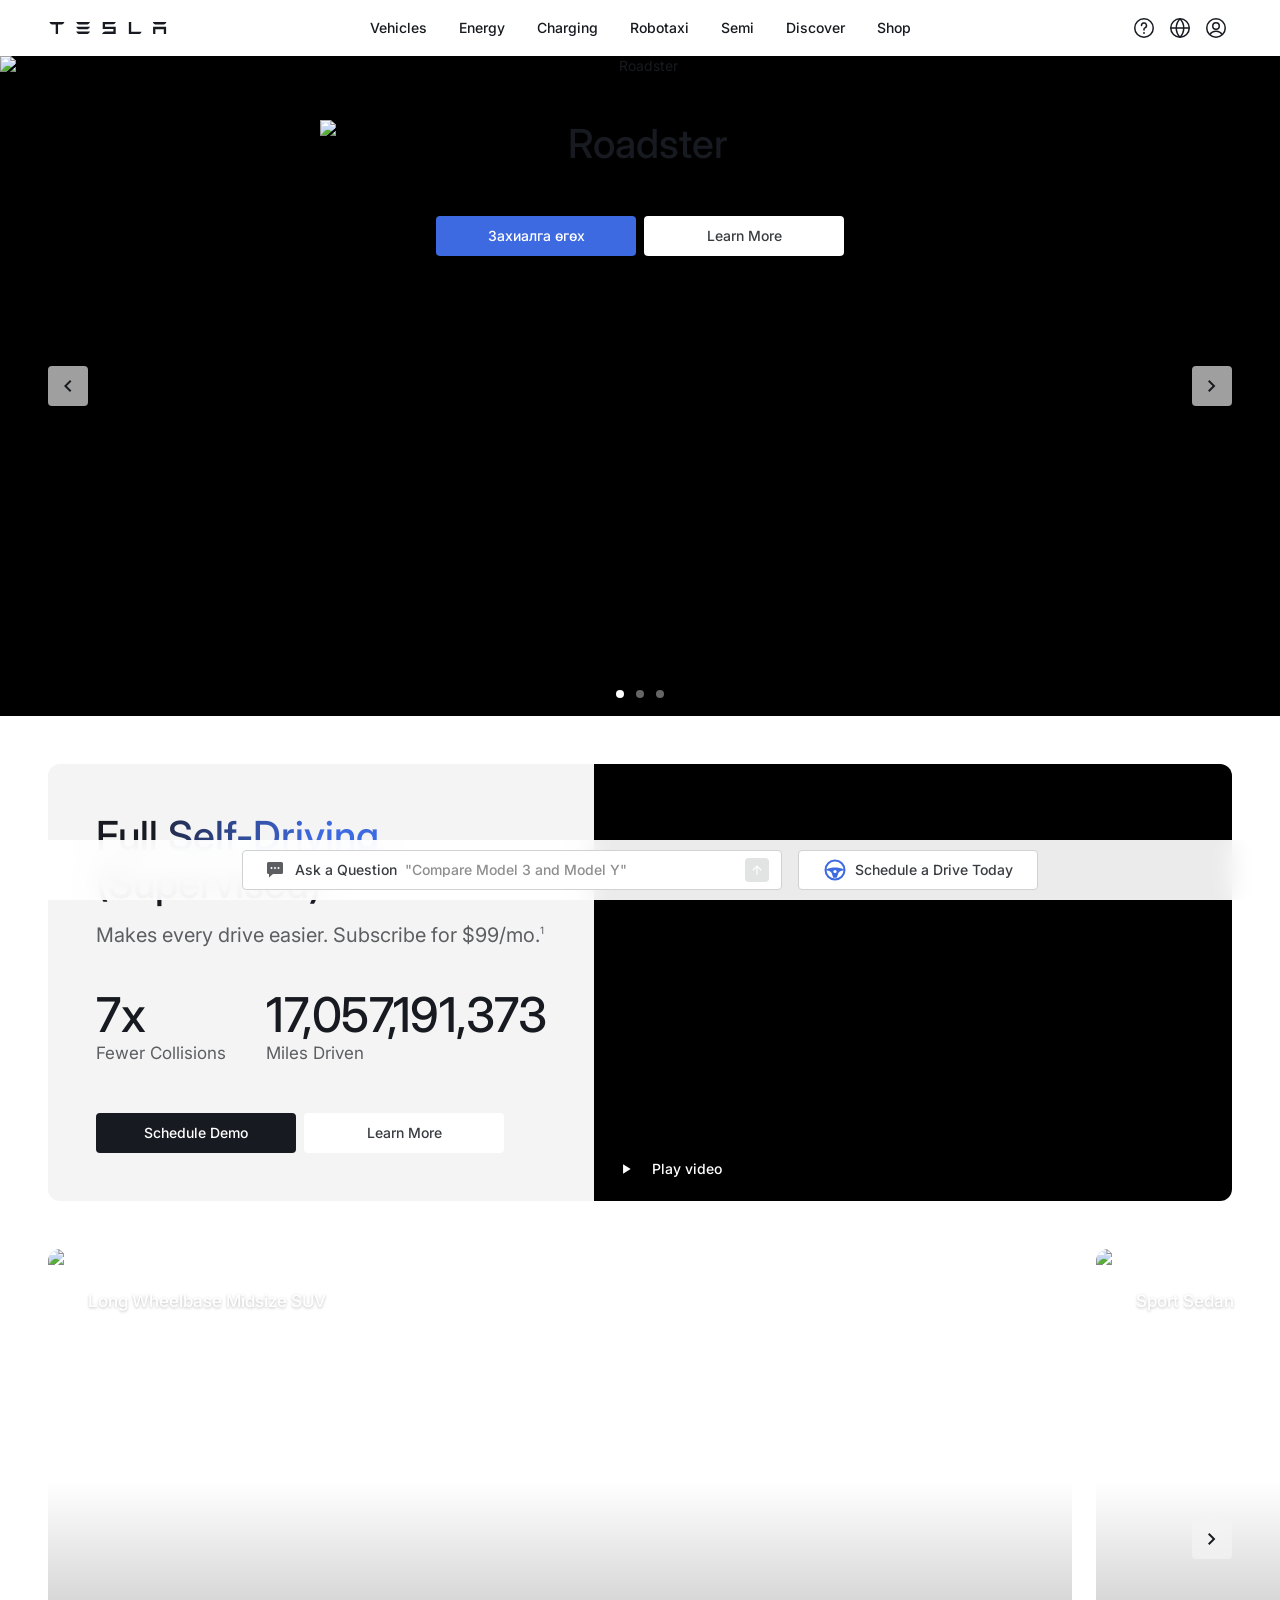
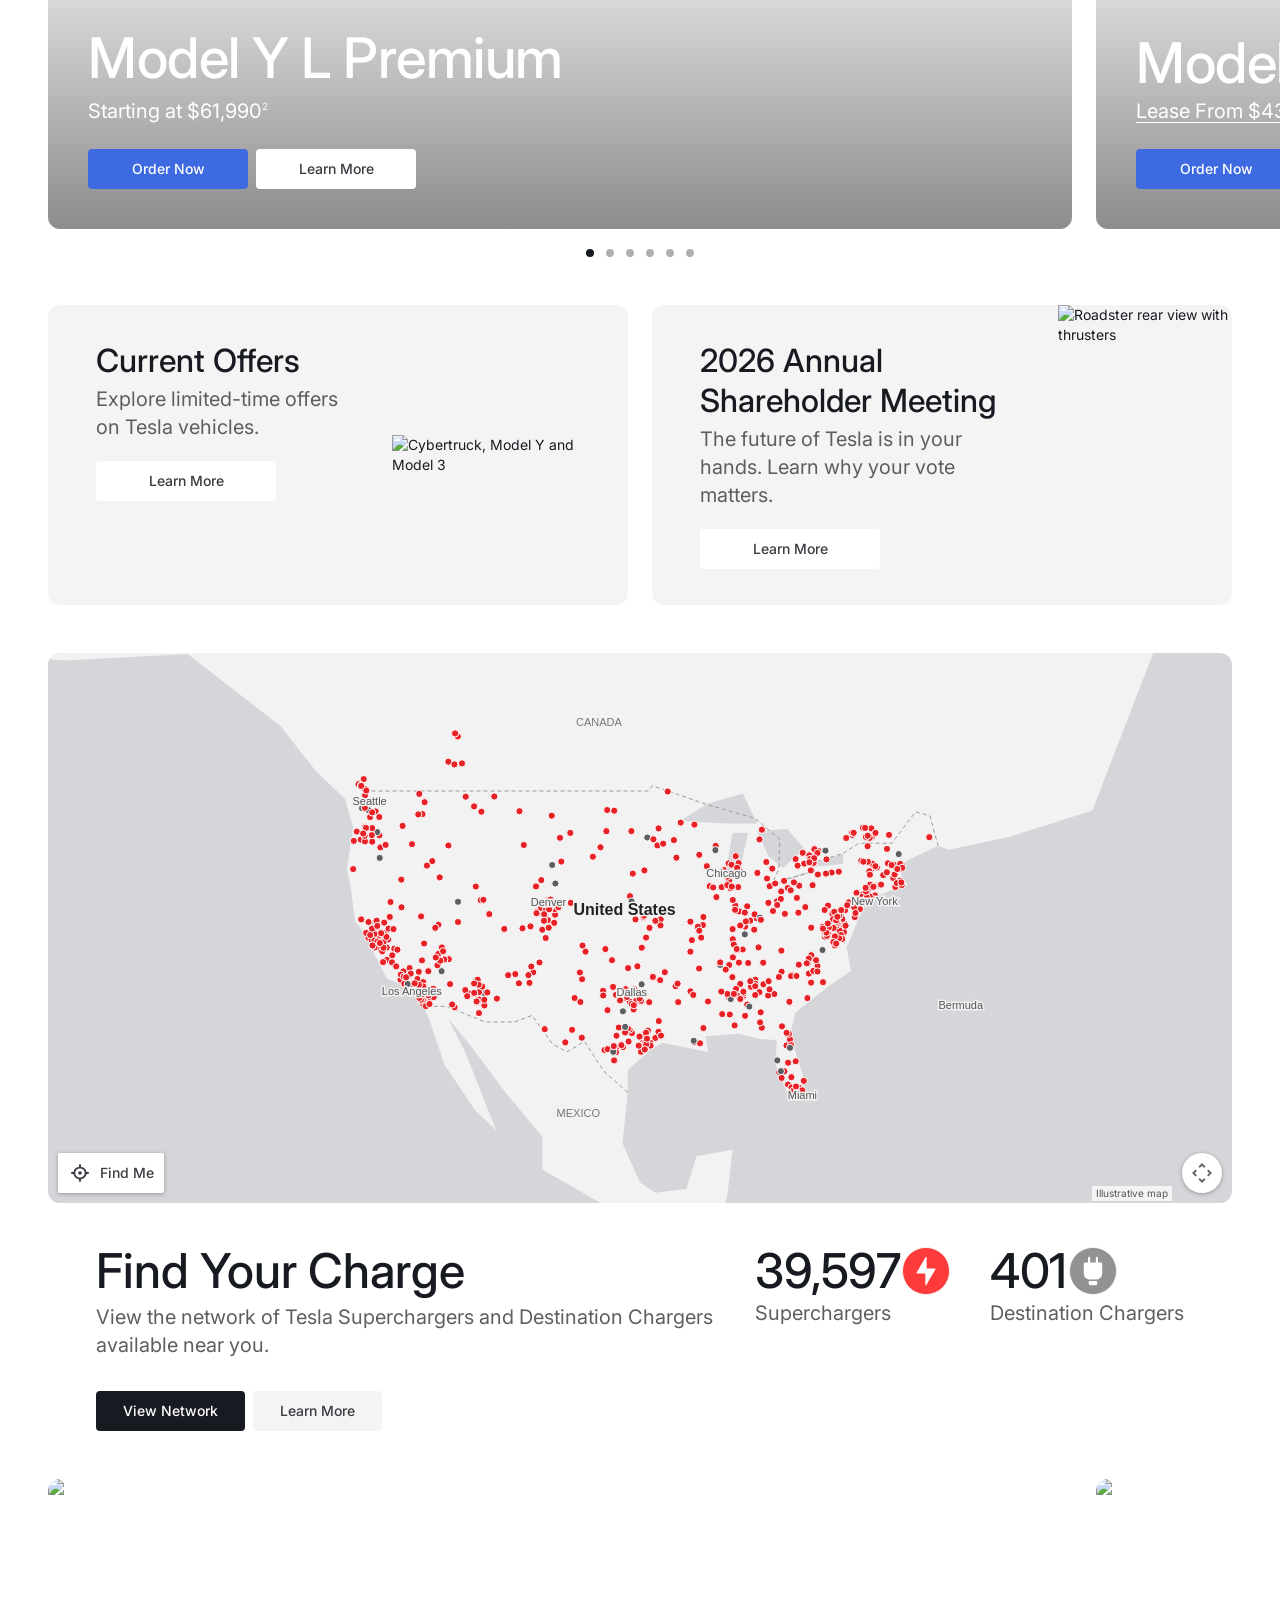
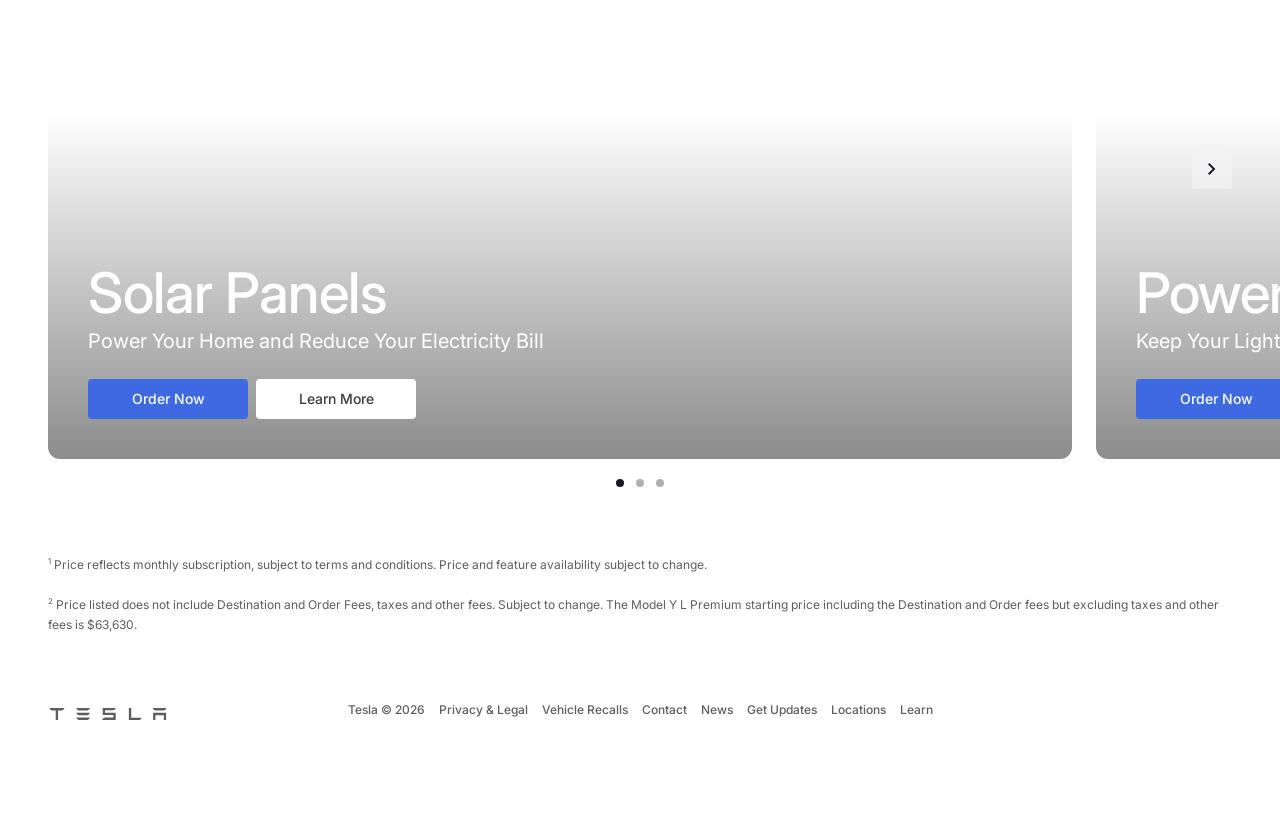
==== commit 9747f17e: "last tesla home" ====
--- a/index.html
+++ b/index.html
@@ -2292,6 +2292,11 @@
 </main>
 <!-- ===================== FOOTER ===================== -->
 <footer class="site-footer">
+<a class="footer-logo" href="#" aria-label="Tesla — back to top">
+<svg viewBox="0 0 342 35" aria-hidden="true">
+<path fill="currentColor" d="M0 .1a9.7 9.7 0 0 0 7 7h11l.5.1v27.6h6.8V7.3L26 7h11a9.8 9.8 0 0 0 7-7H0zm238.6 0h-6.8v34.8H263a9.7 9.7 0 0 0 6-6.8h-30.3V0zm-52.3 6.8c3.6-1 6.6-3.8 7.4-6.9l-38.1.1v20.6h31.1v7.2h-24.4a13.6 13.6 0 0 0-8.7 7h39.9v-21h-31.2v-7zm116.2 28h6.7v-14h24.6v14h6.7v-21h-38zM85.3 7h26a9.6 9.6 0 0 0 7.1-7H78.3a9.6 9.6 0 0 0 7 7m0 13.8h26a9.6 9.6 0 0 0 7.1-7H78.3a9.6 9.6 0 0 0 7 7m0 14.1h26a9.6 9.6 0 0 0 7.1-7H78.3a9.6 9.6 0 0 0 7 7M308.5 7h26a9.6 9.6 0 0 0 7-7h-40a9.6 9.6 0 0 0 7 7"></path>
+</svg>
+</a>
 <h2 class="sr-only">Footer menu</h2>
 <ul>
 <li>
--- a/home.css
+++ b/home.css
@@ -428,7 +428,18 @@
 .footnotes p + p { margin-top: 16px; }
 .footnotes sup { font-size: 8px; }
 
-.site-footer { padding: 64px var(--gutter) 40px; }
+/* Logo bottom-left, links centred */
+.site-footer {
+  display: grid; grid-template-columns: 1fr auto 1fr; align-items: end; gap: 24px;
+  padding: 64px var(--gutter) 40px;
+}
+/* same size and colour as the header logo */
+.footer-logo {
+  justify-self: start; display: block; width: 120px; color: var(--ink);
+  transition: opacity .33s ease;
+}
+.footer-logo:hover { opacity: .7; }
+.footer-logo svg { display: block; width: 120px; height: 12px; }
 .site-footer ul { display: flex; flex-wrap: wrap; justify-content: center; gap: 4px 14px; }
 .site-footer a { font: 500 12px/20px var(--font-text); color: var(--ink-3); }
 .site-footer a:hover { color: var(--ink); }
@@ -486,6 +497,8 @@
   .assist-ask .placeholder { display: none; }
   .assist-ask { width: auto; flex: 1; }
   .assist-drive { padding: 0 12px; }
+  /* phone: links on top, logo underneath on the left */
+  .site-footer { display: flex; flex-direction: column-reverse; align-items: stretch; }
 }
 
 @media (max-width: 599px) {
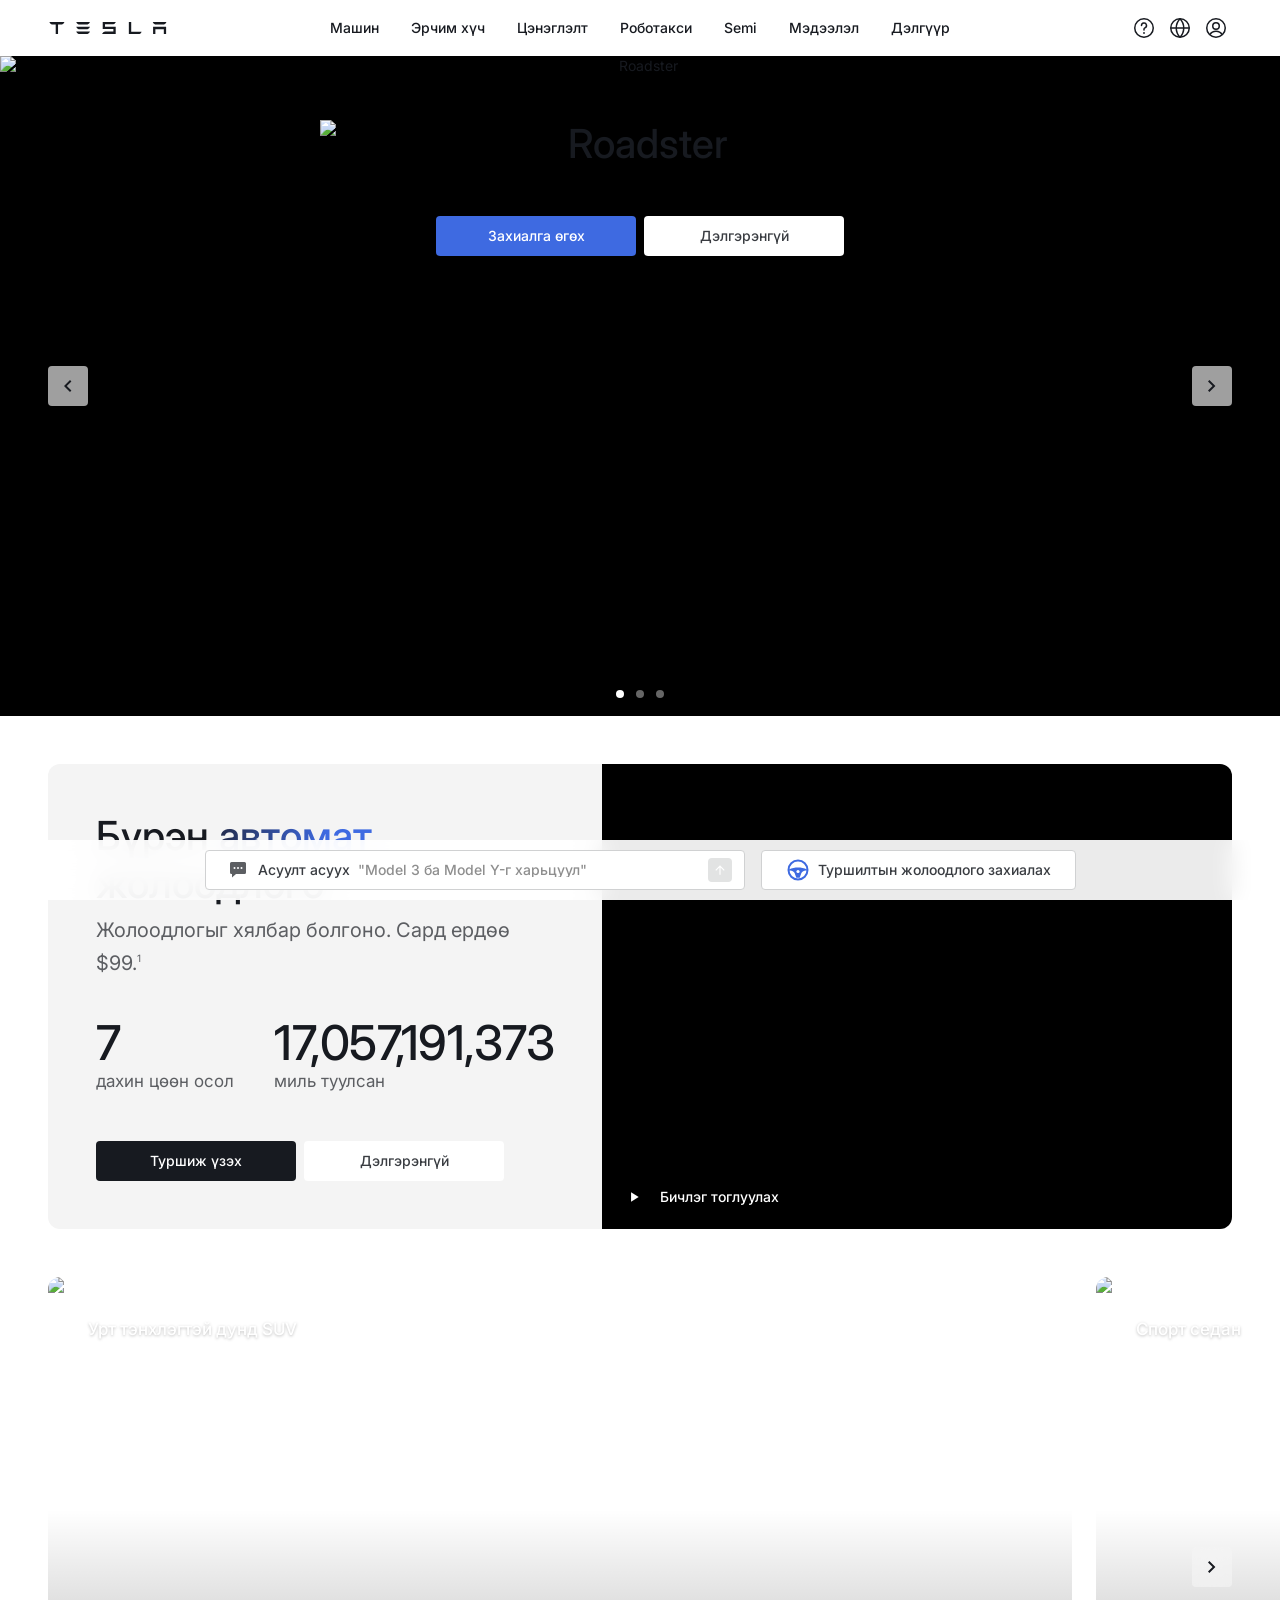
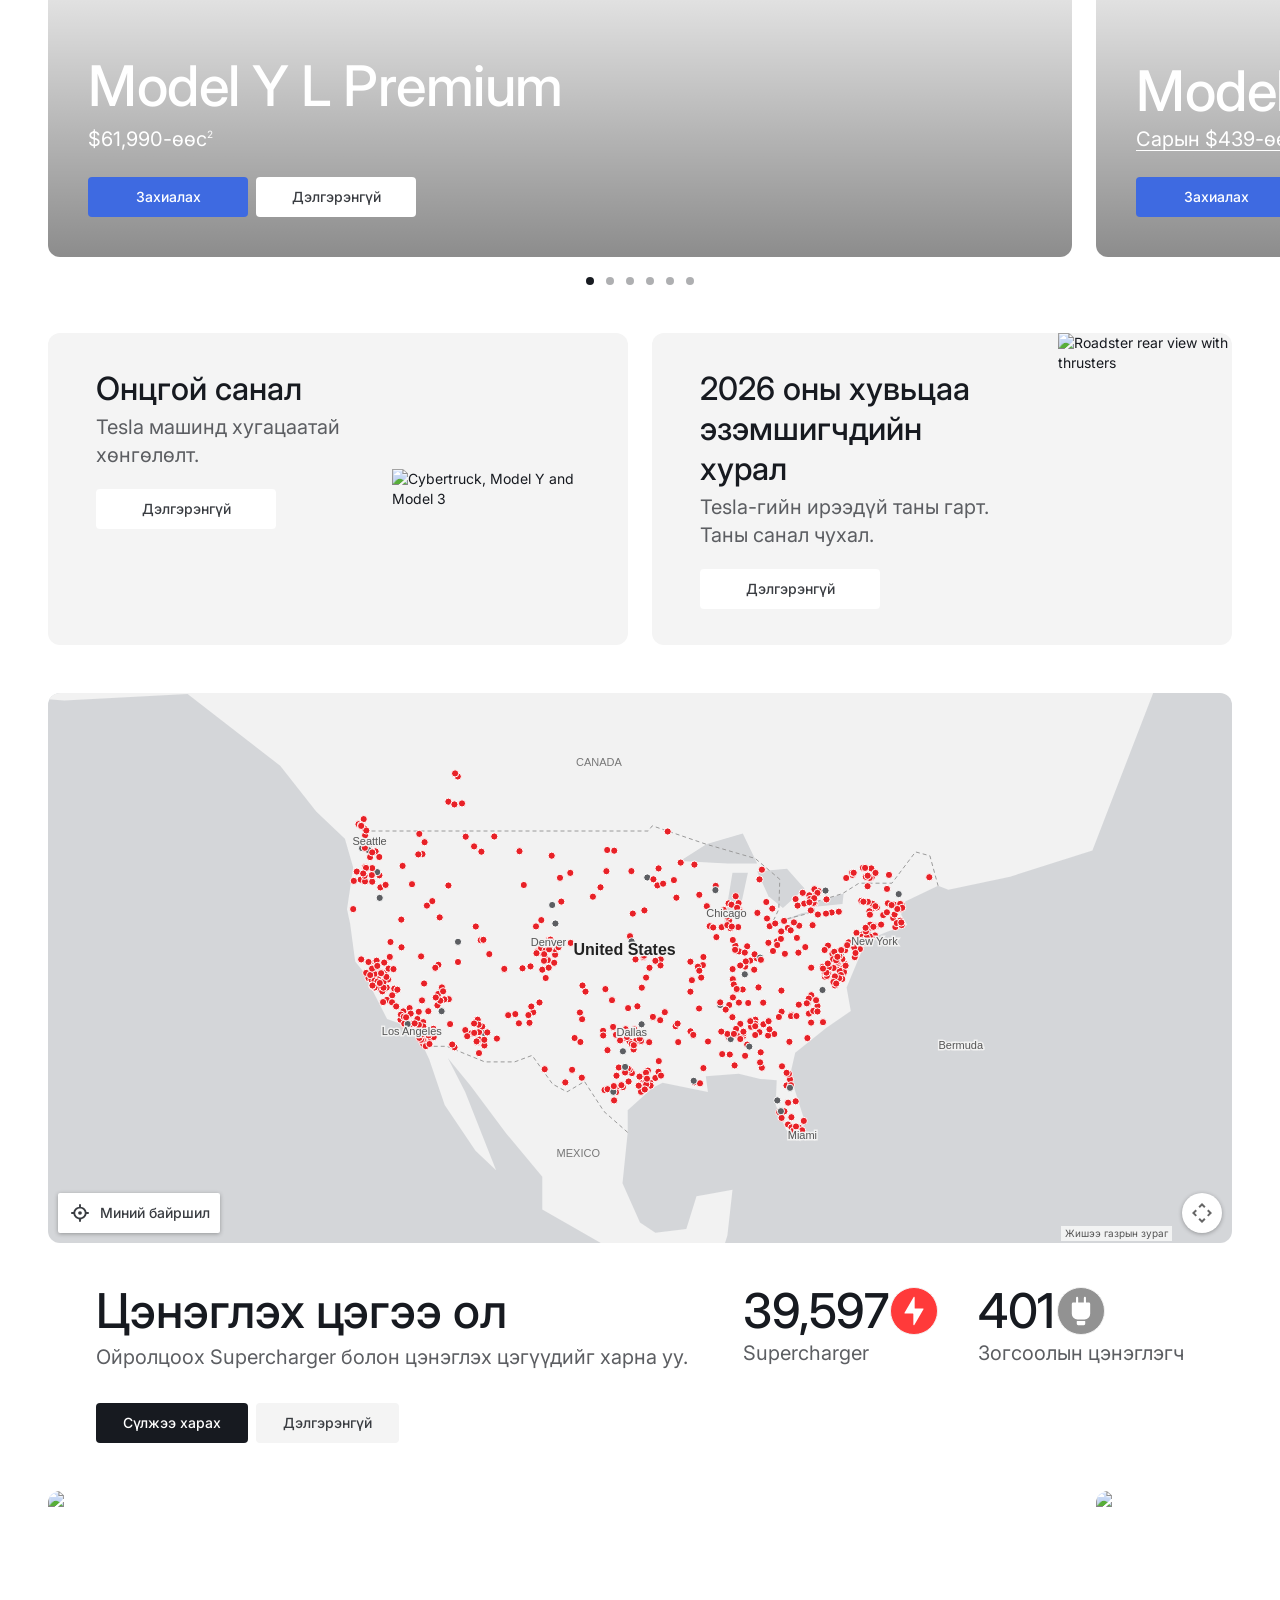
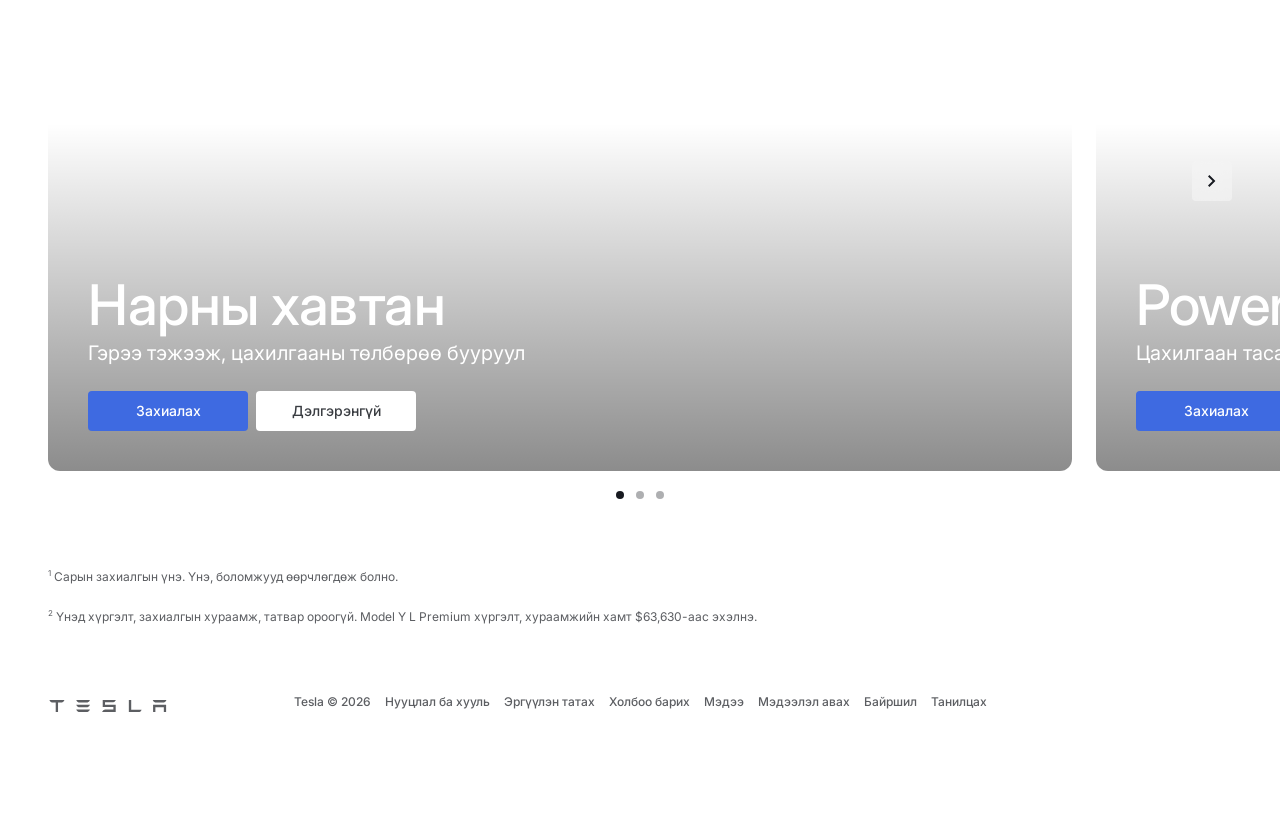
==== commit 8cd1c885: "tesla Model Y Model 3 page link t" ====
--- a/index.html
+++ b/index.html
@@ -1,10 +1,10 @@
 <!DOCTYPE html>
-<html lang="en">
+<html lang="mn">
 <head>
 <meta charset="utf-8">
 <meta name="viewport" content="width=device-width, initial-scale=1, viewport-fit=cover">
-<title>Electric Cars, Solar &amp; Clean Energy | Tesla</title>
-<meta name="description" content="Static HTML/CSS learning clone of the tesla.com home page.">
+<title>Цахилгаан машин, нарны эрчим хүч | Tesla</title>
+<meta name="description" content="Tesla — цахилгаан машин, нарны хавтан, гэрийн батерей.">
 <link rel="preconnect" href="https://fonts.googleapis.com/">
 <link rel="preconnect" href="https://fonts.gstatic.com/" crossorigin="">
 <link href="https://fonts.googleapis.com/css2?family=Inter:wght@400;500;600&amp;display=swap" rel="stylesheet">
@@ -13,10 +13,10 @@
 <body>
 <!-- Learning clone built from a Firecrawl scrape of https://www.tesla.com/ (Nov 2026).
        Images are hot-linked from Tesla's public CDN. Not affiliated with Tesla, Inc. -->
-<a class="skip-link" href="#main-content">Skip to main content</a>
+<a class="skip-link" href="#main-content">Үндсэн агуулга руу шилжих</a>
 <!-- ===================== HEADER ===================== -->
 <header class="site-header">
-<a class="logo" href="#" aria-label="Navigate to Home">
+<a class="logo" href="#" aria-label="Нүүр хуудас">
 <svg viewBox="0 0 342 35" aria-hidden="true">
 <path fill="currentColor" d="M0 .1a9.7 9.7 0 0 0 7 7h11l.5.1v27.6h6.8V7.3L26 7h11a9.8 9.8 0 0 0 7-7H0zm238.6 0h-6.8v34.8H263a9.7 9.7 0 0 0 6-6.8h-30.3V0zm-52.3 6.8c3.6-1 6.6-3.8 7.4-6.9l-38.1.1v20.6h31.1v7.2h-24.4a13.6 13.6 0 0 0-8.7 7h39.9v-21h-31.2v-7zm116.2 28h6.7v-14h24.6v14h6.7v-21h-38zM85.3 7h26a9.6 9.6 0 0 0 7.1-7H78.3a9.6 9.6 0 0 0 7 7m0 13.8h26a9.6 9.6 0 0 0 7.1-7H78.3a9.6 9.6 0 0 0 7 7m0 14.1h26a9.6 9.6 0 0 0 7.1-7H78.3a9.6 9.6 0 0 0 7 7M308.5 7h26a9.6 9.6 0 0 0 7-7h-40a9.6 9.6 0 0 0 7 7">
 </path>
@@ -25,27 +25,27 @@
 <nav class="main-nav desktop-nav" aria-label="Main">
 <!-- Vehicles -->
 <div class="nav-item">
-<button class="nav-link" type="button" aria-haspopup="true">Vehicles</button>
+<button class="nav-link" type="button" aria-haspopup="true">Машин</button>
 <div class="mega">
 <div class="mega-cards">
 <div class="mega-card">
-<a href="https://www.tesla.com/model3">
+<a href="model-3.html">
 <img src="https://digitalassets.tesla.com/tesla-contents/image/upload/f_auto,q_auto,w_220,c_scale/dpr_2.0/Mega-Menu-Vehicles-Model-3-APAC-LHD.jpg" alt="Model 3" loading="lazy">
 </a>
 <h3>Model 3</h3>
 <div class="links">
-<a href="https://www.tesla.com/model3">Learn</a>
-<a href="https://www.tesla.com/model3/design?cfg=$MT369">Order</a>
+<a href="model-3.html">Танилцах</a>
+<a href="https://www.tesla.com/model3/design?cfg=$MT369">Захиалах</a>
 </div>
 </div>
 <div class="mega-card">
-<a href="https://www.tesla.com/modely">
+<a href="model-y.html">
 <img src="https://digitalassets.tesla.com/tesla-contents/image/upload/f_auto,q_auto,w_220,c_scale/dpr_2.0/Mega-Menu-Vehicles-Model-Y-2-v3.jpg" alt="Model Y" loading="lazy">
 </a>
 <h3>Model Y</h3>
 <div class="links">
-<a href="modely.html">Learn</a>
-<a href="https://www.tesla.com/modely/design?cfg=$MTY83,$PN03">Order</a>
+<a href="model-y.html">Танилцах</a>
+<a href="https://www.tesla.com/modely/design?cfg=$MTY83,$PN03">Захиалах</a>
 </div>
 </div>
 <div class="mega-card">
@@ -54,8 +54,8 @@
 </a>
 <h3>Cybertruck</h3>
 <div class="links">
-<a href="https://www.tesla.com/cybertruck">Learn</a>
-<a href="https://www.tesla.com/cybertruck/design">Order</a>
+<a href="https://www.tesla.com/cybertruck">Танилцах</a>
+<a href="https://www.tesla.com/cybertruck/design">Захиалах</a>
 </div>
 </div>
 <div class="mega-card">
@@ -64,8 +64,8 @@
 </a>
 <h3>Roadster</h3>
 <div class="links">
-<a href="https://www.tesla.com/roadster">Learn</a>
-<a href="https://www.tesla.com/roadster/reserve">Reserve</a>
+<a href="https://www.tesla.com/roadster">Танилцах</a>
+<a href="https://www.tesla.com/roadster/reserve">Урьдчилан захиалах</a>
 </div>
 </div>
 <div class="mega-card">
@@ -74,54 +74,54 @@
 </a>
 <h3>Full Self-Driving (Supervised)</h3>
 <div class="links">
-<a href="https://www.tesla.com/fsd">Learn</a>
-<a href="https://www.tesla.com/drive">Experience</a>
+<a href="https://www.tesla.com/fsd">Танилцах</a>
+<a href="https://www.tesla.com/drive">Туршиж үзэх</a>
 </div>
 </div>
 <div class="mega-card">
 <a href="https://www.tesla.com/new">
 <img src="https://digitalassets.tesla.com/tesla-contents/image/upload/f_auto,q_auto,w_220,c_scale/dpr_2.0/Mega-Menu-Vehicles-Inventory-v3.png" alt="Inventory" loading="lazy">
 </a>
-<h3>Inventory</h3>
+<h3>Бэлэн машин</h3>
 <div class="links">
-<a href="https://www.tesla.com/new">New</a>
-<a href="https://www.tesla.com/used">Certified Pre-Owned</a>
+<a href="https://www.tesla.com/new">Шинэ</a>
+<a href="https://www.tesla.com/used">Баталгаат хуучин машин</a>
 </div>
 </div>
 </div>
 <ul class="mega-list">
 <li>
-<a href="https://www.tesla.com/current-offers">Current Offers</a>
-</li>
-<li>
-<a href="https://www.tesla.com/drive">Demo Drive</a>
-</li>
-<li>
-<a href="https://www.tesla.com/tradein">Trade-in</a>
-</li>
-<li>
-<a href="https://www.tesla.com/fsd/safety">Vehicle Safety Report</a>
-</li>
-<li>
-<a href="https://www.tesla.com/pre-owned">Certified Pre-Owned</a>
-</li>
-<li>
-<a href="https://www.tesla.com/trips">Trip Planner</a>
-</li>
-<li>
-<a href="https://www.tesla.com/features">Features</a>
-</li>
-<li>
-<a href="https://www.tesla.com/choose">Help Me Choose</a>
-</li>
-<li>
-<a href="https://www.tesla.com/compare">Compare</a>
-</li>
-<li>
-<a href="https://www.tesla.com/safety">Safety</a>
-</li>
-<li>
-<a href="https://www.tesla.com/fleet">Fleet</a>
+<a href="https://www.tesla.com/current-offers">Онцгой санал</a>
+</li>
+<li>
+<a href="https://www.tesla.com/drive">Туршилтын жолоодлого</a>
+</li>
+<li>
+<a href="https://www.tesla.com/tradein">Машин солих</a>
+</li>
+<li>
+<a href="https://www.tesla.com/fsd/safety">Аюулгүй байдлын тайлан</a>
+</li>
+<li>
+<a href="https://www.tesla.com/pre-owned">Баталгаат хуучин машин</a>
+</li>
+<li>
+<a href="https://www.tesla.com/trips">Аяллын төлөвлөгч</a>
+</li>
+<li>
+<a href="https://www.tesla.com/features">Боломжууд</a>
+</li>
+<li>
+<a href="https://www.tesla.com/choose">Сонгоход туслах</a>
+</li>
+<li>
+<a href="https://www.tesla.com/compare">Харьцуулах</a>
+</li>
+<li>
+<a href="https://www.tesla.com/safety">Аюулгүй байдал</a>
+</li>
+<li>
+<a href="https://www.tesla.com/fleet">Байгууллагад</a>
 </li>
 <li>
 <a href="https://www.tesla.com/models">Model S</a>
@@ -134,17 +134,17 @@
 </div>
 <!-- Energy -->
 <div class="nav-item">
-<button class="nav-link" type="button" aria-haspopup="true">Energy</button>
+<button class="nav-link" type="button" aria-haspopup="true">Эрчим хүч</button>
 <div class="mega">
 <div class="mega-cards">
 <div class="mega-card">
 <a href="https://www.tesla.com/solarpanels">
 <img src="https://digitalassets.tesla.com/tesla-contents/image/upload/f_auto,q_auto,w_220,c_scale/dpr_2.0/Mega-Menu-Energy-Solar-Panels.png" alt="Solar Panels" loading="lazy">
 </a>
-<h3>Solar Panels</h3>
+<h3>Нарны хавтан</h3>
 <div class="links">
-<a href="https://www.tesla.com/solarpanels">Learn</a>
-<a href="https://www.tesla.com/energy/design?poi=solarpanels">Order</a>
+<a href="https://www.tesla.com/solarpanels">Танилцах</a>
+<a href="https://www.tesla.com/energy/design?poi=solarpanels">Захиалах</a>
 </div>
 </div>
 <div class="mega-card">
@@ -153,8 +153,8 @@
 </a>
 <h3>Powerwall</h3>
 <div class="links">
-<a href="https://www.tesla.com/powerwall">Learn</a>
-<a href="https://www.tesla.com/powerwall/design">Order</a>
+<a href="https://www.tesla.com/powerwall">Танилцах</a>
+<a href="https://www.tesla.com/powerwall/design">Захиалах</a>
 </div>
 </div>
 <div class="mega-card">
@@ -163,60 +163,60 @@
 </a>
 <h3>Megapack</h3>
 <div class="links">
-<a href="https://www.tesla.com/megapack">Learn</a>
+<a href="https://www.tesla.com/megapack">Танилцах</a>
 </div>
 </div>
 </div>
 <ul class="mega-list">
 <li>
-<a href="https://www.tesla.com/solar-virtual-consultations">Schedule a Consultation</a>
+<a href="https://www.tesla.com/solar-virtual-consultations">Зөвлөгөө авах</a>
 </li>
 <li>
 <a href="https://www.tesla.com/tesla-home">Tesla Home</a>
 </li>
 <li>
-<a href="https://www.tesla.com/why-solar">Why Solar</a>
-</li>
-<li>
-<a href="https://www.tesla.com/support/energy/powerwall/learn/incentives">Incentives</a>
-</li>
-<li>
-<a href="https://www.tesla.com/support/energy">Support</a>
-</li>
-<li>
-<a href="https://www.tesla.com/support/energy/powerwall/installer-resources/partner-with-tesla">Partner with Tesla</a>
-</li>
-<li>
-<a href="https://www.tesla.com/commercial">Commercial</a>
-</li>
-<li>
-<a href="https://www.tesla.com/utilities">Utilities</a>
+<a href="https://www.tesla.com/why-solar">Яагаад нарны эрчим хүч</a>
+</li>
+<li>
+<a href="https://www.tesla.com/support/energy/powerwall/learn/incentives">Урамшуулал</a>
+</li>
+<li>
+<a href="https://www.tesla.com/support/energy">Тусламж</a>
+</li>
+<li>
+<a href="https://www.tesla.com/support/energy/powerwall/installer-resources/partner-with-tesla">Tesla-тай хамтрах</a>
+</li>
+<li>
+<a href="https://www.tesla.com/commercial">Бизнест</a>
+</li>
+<li>
+<a href="https://www.tesla.com/utilities">Эрчим хүчний компанид</a>
 </li>
 </ul>
 </div>
 </div>
 <!-- Charging -->
 <div class="nav-item">
-<button class="nav-link" type="button" aria-haspopup="true">Charging</button>
+<button class="nav-link" type="button" aria-haspopup="true">Цэнэглэлт</button>
 <div class="mega">
 <div class="mega-cards">
 <div class="mega-card">
 <a href="https://www.tesla.com/charging">
 <img src="https://digitalassets.tesla.com/tesla-contents/image/upload/f_auto,q_auto,w_220,c_scale/dpr_2.0/Mega-Menu-Charging-Charging.png" alt="Charging" loading="lazy">
 </a>
-<h3>Charging</h3>
+<h3>Цэнэглэлт</h3>
 <div class="links">
-<a href="https://www.tesla.com/charging">Learn</a>
+<a href="https://www.tesla.com/charging">Танилцах</a>
 </div>
 </div>
 <div class="mega-card">
 <a href="https://www.tesla.com/home-charging">
 <img src="https://digitalassets.tesla.com/tesla-contents/image/upload/f_auto,q_auto,w_220,c_scale/dpr_2.0/Mega-Menu-Charging-Home-Charging.png" alt="Home Charging" loading="lazy">
 </a>
-<h3>Home Charging</h3>
+<h3>Гэрийн цэнэглэгч</h3>
 <div class="links">
-<a href="https://www.tesla.com/home-charging">Learn</a>
-<a href="https://shop.tesla.com/category/charging#charging.at-home">Shop</a>
+<a href="https://www.tesla.com/home-charging">Танилцах</a>
+<a href="https://shop.tesla.com/category/charging#charging.at-home">Дэлгүүр</a>
 </div>
 </div>
 <div class="mega-card">
@@ -225,46 +225,46 @@
 </a>
 <h3>Supercharging</h3>
 <div class="links">
-<a href="https://www.tesla.com/supercharger">Learn</a>
-<a href="https://www.tesla.com/findus">Find</a>
+<a href="https://www.tesla.com/supercharger">Танилцах</a>
+<a href="https://www.tesla.com/findus">Хайх</a>
 </div>
 </div>
 <div class="mega-card">
 <a href="https://www.tesla.com/commercial-wall-connector">
 <img src="https://digitalassets.tesla.com/tesla-contents/image/upload/f_auto,q_auto,w_220,c_scale/dpr_2.0/Mega-Menu-Charging-Charging-for-Business.png" alt="Wall Connector for Business" loading="lazy">
 </a>
-<h3>Wall Connector for Business</h3>
+<h3>Бизнесийн Wall Connector</h3>
 <div class="links">
-<a href="https://www.tesla.com/commercial-wall-connector">Learn</a>
-<a href="https://www.tesla.com/commercial-wall-connector/get">Order</a>
+<a href="https://www.tesla.com/commercial-wall-connector">Танилцах</a>
+<a href="https://www.tesla.com/commercial-wall-connector/get">Захиалах</a>
 </div>
 </div>
 <div class="mega-card">
 <a href="https://www.tesla.com/supercharger-for-business">
 <img src="https://digitalassets.tesla.com/tesla-contents/image/upload/f_auto,q_auto,w_220,c_scale/dpr_2.0/Mega-Menu-Charging-Supercharger-For-Business.png" alt="Supercharger for Business" loading="lazy">
 </a>
-<h3>Supercharger for Business</h3>
+<h3>Бизнесийн Supercharger</h3>
 <div class="links">
-<a href="https://www.tesla.com/supercharger-for-business">Learn</a>
-<a href="https://www.tesla.com/supercharger-for-business/get">Order</a>
+<a href="https://www.tesla.com/supercharger-for-business">Танилцах</a>
+<a href="https://www.tesla.com/supercharger-for-business/get">Захиалах</a>
 </div>
 </div>
 </div>
 <ul class="mega-list">
 <li>
-<a href="https://www.tesla.com/help-me-charge">Help Me Charge</a>
-</li>
-<li>
-<a href="https://www.tesla.com/charging-calculator">Charging Calculator</a>
-</li>
-<li>
-<a href="https://www.tesla.com/NACS">Charging With NACS</a>
-</li>
-<li>
-<a href="https://www.tesla.com/supercharger-voting/overview">Supercharger Voting</a>
-</li>
-<li>
-<a href="https://www.tesla.com/host-a-supercharger">Host a Supercharger</a>
+<a href="https://www.tesla.com/help-me-charge">Цэнэглэх зөвлөгөө</a>
+</li>
+<li>
+<a href="https://www.tesla.com/charging-calculator">Цэнэглэлтийн тооцоолуур</a>
+</li>
+<li>
+<a href="https://www.tesla.com/NACS">NACS-аар цэнэглэх</a>
+</li>
+<li>
+<a href="https://www.tesla.com/supercharger-voting/overview">Supercharger-т санал өгөх</a>
+</li>
+<li>
+<a href="https://www.tesla.com/host-a-supercharger">Supercharger байрлуулах</a>
 </li>
 <li>
 <a href="https://www.tesla.com/powershare">Powershare</a>
@@ -274,7 +274,7 @@
 </div>
 <!-- Robotaxi -->
 <div class="nav-item">
-<button class="nav-link" type="button" aria-haspopup="true">Robotaxi</button>
+<button class="nav-link" type="button" aria-haspopup="true">Роботакси</button>
 <div class="mega">
 <div class="mega-cards" style="grid-template-columns: 220px">
 <div class="mega-card">
@@ -283,19 +283,19 @@
 </a>
 <h3>Robotaxi</h3>
 <div class="links">
-<a href="https://www.tesla.com/robotaxi">Learn</a>
+<a href="https://www.tesla.com/robotaxi">Танилцах</a>
 </div>
 </div>
 </div>
 <ul class="mega-list">
 <li>
-<a href="https://www.tesla.com/robotaxi/safety">Safety</a>
-</li>
-<li>
-<a href="https://www.tesla.com/robotaxi/first-responders">First Responders</a>
-</li>
-<li>
-<a href="https://www.tesla.com/support/robotaxi">Support</a>
+<a href="https://www.tesla.com/robotaxi/safety">Аюулгүй байдал</a>
+</li>
+<li>
+<a href="https://www.tesla.com/robotaxi/first-responders">Аврах албанд</a>
+</li>
+<li>
+<a href="https://www.tesla.com/support/robotaxi">Тусламж</a>
 </li>
 </ul>
 </div>
@@ -311,89 +311,89 @@
 </a>
 <h3>Semi</h3>
 <div class="links">
-<a href="https://www.tesla.com/semi">Learn</a>
+<a href="https://www.tesla.com/semi">Танилцах</a>
 </div>
 </div>
 <div class="mega-card">
 <a href="https://www.tesla.com/semi-charging-for-business">
 <img src="https://digitalassets.tesla.com/tesla-contents/image/upload/f_auto,q_auto,w_220,c_scale/dpr_2.0/Mega-Menu-Charging-Semi-Charging-For-Business.jpg" alt="Semi Charging for Business" loading="lazy">
 </a>
-<h3>Semi Charging for Business</h3>
+<h3>Semi-ийн цэнэглэлт</h3>
 <div class="links">
-<a href="https://www.tesla.com/semi-charging-for-business">Learn</a>
-<a href="https://www.tesla.com/semi-charging-for-business/get">Order</a>
+<a href="https://www.tesla.com/semi-charging-for-business">Танилцах</a>
+<a href="https://www.tesla.com/semi-charging-for-business/get">Захиалах</a>
 </div>
 </div>
 </div>
 <ul class="mega-list">
 <li>
-<a href="https://www.tesla.com/findus?filters=tesla_exclusive_megachargers%2Ccoming_soon_megachargers%2Call_megachargers">Find Us</a>
-</li>
-<li>
-<a href="https://business.tesla.com/">Tesla for Business</a>
+<a href="https://www.tesla.com/findus?filters=tesla_exclusive_megachargers%2Ccoming_soon_megachargers%2Call_megachargers">Биднийг олох</a>
+</li>
+<li>
+<a href="https://business.tesla.com/">Бизнест зориулсан Tesla</a>
 </li>
 </ul>
 </div>
 </div>
 <!-- Discover -->
 <div class="nav-item">
-<button class="nav-link" type="button" aria-haspopup="true">Discover</button>
+<button class="nav-link" type="button" aria-haspopup="true">Мэдээлэл</button>
 <div class="mega">
 <div class="mega-cols">
 <div>
-<h4>Resources</h4>
+<h4>Мэдээлэл</h4>
 <ul class="mega-list" style="border:0;padding:0">
 <li>
-<a href="https://www.tesla.com/drive">Demo Drive</a>
-</li>
-<li>
-<a href="https://www.tesla.com/insurance">Insurance</a>
-</li>
-<li>
-<a href="https://www.tesla.com/current-offers">Current Offers</a>
-</li>
-<li>
-<a href="https://www.tesla.com/learn">Learn</a>
-</li>
-<li>
-<a href="https://www.tesla.com/support/videos">Video Guides</a>
-</li>
-<li>
-<a href="https://www.tesla.com/customer-stories">Customer Stories</a>
-</li>
-<li>
-<a href="https://www.tesla.com/events">Events</a>
-</li>
-<li>
-<a href="https://www.tesla.com/safety">Safety</a>
+<a href="https://www.tesla.com/drive">Туршилтын жолоодлого</a>
+</li>
+<li>
+<a href="https://www.tesla.com/insurance">Даатгал</a>
+</li>
+<li>
+<a href="https://www.tesla.com/current-offers">Онцгой санал</a>
+</li>
+<li>
+<a href="https://www.tesla.com/learn">Танилцах</a>
+</li>
+<li>
+<a href="https://www.tesla.com/support/videos">Видео заавар</a>
+</li>
+<li>
+<a href="https://www.tesla.com/customer-stories">Хэрэглэгчдийн түүх</a>
+</li>
+<li>
+<a href="https://www.tesla.com/events">Арга хэмжээ</a>
+</li>
+<li>
+<a href="https://www.tesla.com/safety">Аюулгүй байдал</a>
 </li>
 </ul>
 </div>
 <div>
-<h4>Location Services</h4>
+<h4>Байршил</h4>
 <ul class="mega-list" style="border:0;padding:0">
 <li>
-<a href="https://www.tesla.com/findus">Find Us</a>
-</li>
-<li>
-<a href="https://www.tesla.com/support/collision-support">Find a Collision Center</a>
-</li>
-<li>
-<a href="https://www.tesla.com/support/certified-installers">Find a Certified Installer</a>
+<a href="https://www.tesla.com/findus">Биднийг олох</a>
+</li>
+<li>
+<a href="https://www.tesla.com/support/collision-support">Засварын төв хайх</a>
+</li>
+<li>
+<a href="https://www.tesla.com/support/certified-installers">Суурилуулагч хайх</a>
 </li>
 </ul>
 </div>
 <div>
-<h4>Company</h4>
+<h4>Компани</h4>
 <ul class="mega-list" style="border:0;padding:0">
 <li>
-<a href="https://www.tesla.com/about">About</a>
-</li>
-<li>
-<a href="https://www.tesla.com/careers">Careers</a>
-</li>
-<li>
-<a href="https://ir.tesla.com/">Investor Relations</a>
+<a href="https://www.tesla.com/about">Бидний тухай</a>
+</li>
+<li>
+<a href="https://www.tesla.com/careers">Ажлын байр</a>
+</li>
+<li>
+<a href="https://ir.tesla.com/">Хөрөнгө оруулагчдад</a>
 </li>
 </ul>
 </div>
@@ -402,31 +402,31 @@
 </div>
 <!-- Shop -->
 <div class="nav-item">
-<a class="nav-link" href="https://shop.tesla.com/">Shop</a>
+<a class="nav-link" href="https://shop.tesla.com/">Дэлгүүр</a>
 <div class="mega">
 <div class="mega-cards mega-cards--4">
 <a class="mega-card" href="https://shop.tesla.com/category/charging">
 <img src="https://digitalassets.tesla.com/tesla-contents/image/upload/f_auto,q_auto,w_220,c_scale/dpr_2.0/Mega-Menu-Shop-Charging.png" alt="" loading="lazy">
-<h3>Charging</h3>
+<h3>Цэнэглэлт</h3>
 </a>
 <a class="mega-card" href="https://shop.tesla.com/category/vehicle-accessories">
 <img src="https://digitalassets.tesla.com/tesla-contents/image/upload/f_auto,q_auto,w_220,c_scale/dpr_2.0/Mega-Menu-Shop-Vehicle-Accessories.png" alt="" loading="lazy">
-<h3>Vehicle Accessories</h3>
+<h3>Машины хэрэгсэл</h3>
 </a>
 <a class="mega-card" href="https://shop.tesla.com/category/apparel">
 <img src="https://digitalassets.tesla.com/tesla-contents/image/upload/f_auto,q_auto,w_220,c_scale/dpr_2.0/Mega-Menu-Shop-Apparel.png" alt="" loading="lazy">
-<h3>Apparel</h3>
+<h3>Хувцас</h3>
 </a>
 <a class="mega-card" href="https://shop.tesla.com/category/lifestyle">
 <img src="https://digitalassets.tesla.com/tesla-contents/image/upload/f_auto,q_auto,w_220,c_scale/dpr_2.0/Mega-Menu-Shop-Lifestyle.png" alt="" loading="lazy">
-<h3>Lifestyle</h3>
+<h3>Бусад бараа</h3>
 </a>
 </div>
 </div>
 </div>
 </nav>
 <div class="header-icons">
-<a class="icon-btn" href="https://www.tesla.com/support" aria-label="Support">
+<a class="icon-btn" href="https://www.tesla.com/support" aria-label="Тусламж">
 <svg viewBox="0 0 24 24" fill="none" stroke="currentColor" stroke-width="1.5" aria-hidden="true">
 <circle cx="12" cy="12" r="9.25">
 </circle>
@@ -436,7 +436,7 @@
 </circle>
 </svg>
 </a>
-<a class="icon-btn" href="#" aria-label="Region and language">
+<a class="icon-btn" href="#" aria-label="Бүс ба хэл">
 <svg viewBox="0 0 24 24" fill="none" stroke="currentColor" stroke-width="1.5" aria-hidden="true">
 <circle cx="12" cy="12" r="9.25">
 </circle>
@@ -444,7 +444,7 @@
 </path>
 </svg>
 </a>
-<a class="icon-btn" href="https://www.tesla.com/teslaaccount" aria-label="Account">
+<a class="icon-btn" href="https://www.tesla.com/teslaaccount" aria-label="Бүртгэл">
 <svg viewBox="0 0 24 24" fill="none" stroke="currentColor" stroke-width="1.5" aria-hidden="true">
 <circle cx="12" cy="12" r="9.25">
 </circle>
@@ -457,39 +457,39 @@
 </div>
 <!-- Mobile menu (pure CSS checkbox toggle) -->
 <input class="menu-toggle-input" type="checkbox" id="menu-toggle">
-<label class="menu-btn" for="menu-toggle">Menu</label>
+<label class="menu-btn" for="menu-toggle">Цэс</label>
 <label class="mobile-scrim" for="menu-toggle" aria-hidden="true">
 </label>
 <nav class="mobile-menu" aria-label="Mobile">
-<label class="close" for="menu-toggle" aria-label="Close menu">
+<label class="close" for="menu-toggle" aria-label="Цэс хаах">
 <svg width="24" height="24" viewBox="0 0 24 24" fill="none" stroke="currentColor" stroke-width="1.5" aria-hidden="true">
 <path d="M6 6l12 12M18 6L6 18">
 </path>
 </svg>
 </label>
-<a href="https://www.tesla.com/model3">Vehicles <span aria-hidden="true">›</span>
-</a>
-<a href="https://www.tesla.com/solarpanels">Energy <span aria-hidden="true">›</span>
-</a>
-<a href="https://www.tesla.com/charging">Charging <span aria-hidden="true">›</span>
-</a>
-<a href="https://www.tesla.com/robotaxi">Robotaxi <span aria-hidden="true">›</span>
+<a href="https://www.tesla.com/model3">Машин <span aria-hidden="true">›</span>
+</a>
+<a href="https://www.tesla.com/solarpanels">Эрчим хүч <span aria-hidden="true">›</span>
+</a>
+<a href="https://www.tesla.com/charging">Цэнэглэлт <span aria-hidden="true">›</span>
+</a>
+<a href="https://www.tesla.com/robotaxi">Роботакси <span aria-hidden="true">›</span>
 </a>
 <a href="https://www.tesla.com/semi">Semi <span aria-hidden="true">›</span>
 </a>
-<a href="https://www.tesla.com/learn">Discover <span aria-hidden="true">›</span>
-</a>
-<a href="https://shop.tesla.com/">Shop</a>
-<a href="https://www.tesla.com/support">Support</a>
-<a href="https://www.tesla.com/teslaaccount">Account</a>
-<a href="#">United States · English</a>
+<a href="https://www.tesla.com/learn">Мэдээлэл <span aria-hidden="true">›</span>
+</a>
+<a href="https://shop.tesla.com/">Дэлгүүр</a>
+<a href="https://www.tesla.com/support">Тусламж</a>
+<a href="https://www.tesla.com/teslaaccount">Бүртгэл</a>
+<a href="#">Монгол · Монгол хэл</a>
 </nav>
 </header>
 <div class="menu-backdrop" aria-hidden="true">
 </div>
 <main id="main-content">
 <!-- ===================== HERO CAROUSEL ===================== -->
-<section class="hero carousel" aria-label="Featured">
+<section class="hero carousel" aria-label="Онцлох">
 <input type="radio" name="hero" id="hero-1" checked="" aria-label="Slide 1: Roadster">
 <input type="radio" name="hero" id="hero-2" aria-label="Slide 2: Model Y">
 <input type="radio" name="hero" id="hero-3" aria-label="Slide 3: Model 3">
@@ -501,60 +501,60 @@
 </h1>
 <div class="btn-row">
 <a class="btn btn--primary btn--wide" href="https://www.tesla.com/roadster/reserve">Захиалга өгөх</a>
-<a class="btn btn--light btn--wide" href="https://www.tesla.com/roadster">Learn More</a>
+<a class="btn btn--light btn--wide" href="https://www.tesla.com/roadster">Дэлгэрэнгүй</a>
 </div>
 </article>
 <article class="hero-slide hero-slide--dark">
 <img class="bg" src="https://digitalassets.tesla.com/tesla-contents/image/upload/f_auto,q_auto/Homepage-Promo-Model-Y-L-Family-Desktop-NA.jpg" alt="Model Y family driving along a city lakefront" loading="lazy">
-<h2>Model Y</h2>
-<a class="sub" href="https://www.tesla.com/modely/design?cfg=%24MTY94&amp;modal=finance&amp;financeModalTab=finance_options&amp;id=finplat.AUTO_LOAN%3ALOAN%3ACT_PRIVATE#overview">2.49% APR Available</a>
+<h2><a class="title-link" href="model-y.html">Model Y</a></h2>
+<a class="sub" href="https://www.tesla.com/modely/design?cfg=%24MTY94&amp;modal=finance&amp;financeModalTab=finance_options&amp;id=finplat.AUTO_LOAN%3ALOAN%3ACT_PRIVATE#overview">2.49% хүүтэй зээл</a>
 <div class="btn-row">
-<a class="btn btn--primary btn--wide" href="https://www.tesla.com/modely/design?cfg=%24MTY61">Order Now</a>
-<a class="btn btn--light btn--wide" href="modely.html">Learn More</a>
+<a class="btn btn--primary btn--wide" href="https://www.tesla.com/modely/design?cfg=%24MTY61">Захиалах</a>
+<a class="btn btn--light btn--wide" href="model-y.html">Дэлгэрэнгүй</a>
 </div>
 </article>
 <article class="hero-slide hero-slide--dark">
 <img class="bg" src="https://digitalassets.tesla.com/tesla-contents/image/upload/f_auto,q_auto/Homepage-Promo-Model-3-Desktop-US.jpg" alt="Model 3 driving through the desert" loading="lazy">
-<h2>Model 3</h2>
-<a class="sub" href="https://www.tesla.com/model3/design?cfg=%24MT379&amp;id=finplat.AUTO_LOAN%3ALOAN%3ACT_PRIVATE#overview">1.99% APR Available</a>
+<h2><a class="title-link" href="model-3.html">Model 3</a></h2>
+<a class="sub" href="https://www.tesla.com/model3/design?cfg=%24MT379&amp;id=finplat.AUTO_LOAN%3ALOAN%3ACT_PRIVATE#overview">1.99% хүүтэй зээл</a>
 <div class="btn-row">
-<a class="btn btn--primary btn--wide" href="https://www.tesla.com/model3/design?cfg=%24MT369">Order Now</a>
-<a class="btn btn--light btn--wide" href="https://www.tesla.com/model3">Learn More</a>
+<a class="btn btn--primary btn--wide" href="https://www.tesla.com/model3/design?cfg=%24MT369">Захиалах</a>
+<a class="btn btn--light btn--wide" href="model-3.html">Дэлгэрэнгүй</a>
 </div>
 </article>
 </div>
 <div class="arrows">
-<label class="arrow arrow--prev a1" for="hero-3" aria-label="Previous slide">
+<label class="arrow arrow--prev a1" for="hero-3" aria-label="Өмнөх">
 <svg viewBox="0 0 24 24">
 <path fill="currentColor" d="m14 18-6-6 6-6 1.4 1.4-4.6 4.6 4.6 4.6z">
 </path>
 </svg>
 </label>
-<label class="arrow arrow--next a1" for="hero-2" aria-label="Next slide">
+<label class="arrow arrow--next a1" for="hero-2" aria-label="Дараах">
 <svg viewBox="0 0 24 24">
 <path fill="currentColor" d="M12.6 12 8 7.4 9.4 6l6 6-6 6L8 16.6z">
 </path>
 </svg>
 </label>
-<label class="arrow arrow--prev a2" for="hero-1" aria-label="Previous slide">
+<label class="arrow arrow--prev a2" for="hero-1" aria-label="Өмнөх">
 <svg viewBox="0 0 24 24">
 <path fill="currentColor" d="m14 18-6-6 6-6 1.4 1.4-4.6 4.6 4.6 4.6z">
 </path>
 </svg>
 </label>
-<label class="arrow arrow--next a2" for="hero-3" aria-label="Next slide">
+<label class="arrow arrow--next a2" for="hero-3" aria-label="Дараах">
 <svg viewBox="0 0 24 24">
 <path fill="currentColor" d="M12.6 12 8 7.4 9.4 6l6 6-6 6L8 16.6z">
 </path>
 </svg>
 </label>
-<label class="arrow arrow--prev a3" for="hero-2" aria-label="Previous slide">
+<label class="arrow arrow--prev a3" for="hero-2" aria-label="Өмнөх">
 <svg viewBox="0 0 24 24">
 <path fill="currentColor" d="m14 18-6-6 6-6 1.4 1.4-4.6 4.6 4.6 4.6z">
 </path>
 </svg>
 </label>
-<label class="arrow arrow--next a3" for="hero-1" aria-label="Next slide">
+<label class="arrow arrow--next a3" for="hero-1" aria-label="Дараах">
 <svg viewBox="0 0 24 24">
 <path fill="currentColor" d="M12.6 12 8 7.4 9.4 6l6 6-6 6L8 16.6z">
 </path>
@@ -574,23 +574,23 @@
 <section class="section" aria-labelledby="fsd-title">
 <div class="fsd">
 <div class="fsd-copy">
-<h2 id="fsd-title">Full <span class="grad-text">Self-Driving</span>
-<br>(Supervised)</h2>
-<p class="lead">Makes every drive easier. Subscribe for $99/mo.<sup>1</sup>
+<h2 id="fsd-title">Бүрэн <span class="grad-text">автомат</span>
+<br>жолоодлого</h2>
+<p class="lead">Жолоодлогыг хялбар болгоно. Сард ердөө $99.<sup>1</sup>
 </p>
 <div class="stats">
 <div class="stat">
-<strong>7x</strong>
-<span>Fewer Collisions</span>
+<strong>7</strong>
+<span>дахин цөөн осол</span>
 </div>
 <div class="stat">
 <strong>17,057,191,373</strong>
-<span>Miles Driven</span>
+<span>миль туулсан</span>
 </div>
 </div>
 <div class="btn-row">
-<a class="btn btn--dark btn--wide" href="https://www.tesla.com/drive">Schedule Demo</a>
-<a class="btn btn--light btn--wide" href="https://www.tesla.com/fsd">Learn More</a>
+<a class="btn btn--dark btn--wide" href="https://www.tesla.com/drive">Туршиж үзэх</a>
+<a class="btn btn--light btn--wide" href="https://www.tesla.com/fsd">Дэлгэрэнгүй</a>
 </div>
 </div>
 <div class="fsd-media">
@@ -603,13 +603,13 @@
 <svg class="i-pause" width="14" height="14" viewBox="0 0 24 24" aria-hidden="true"><path fill="#fff" d="M6 4h4v16H6zM14 4h4v16h-4z"></path></svg>
 <svg class="i-play" width="14" height="14" viewBox="0 0 24 24" aria-hidden="true"><path fill="#fff" d="M7 4v16l13-8z"></path></svg>
 </span>
-<span class="label">Pause video</span>
+<span class="label">Бичлэг зогсоох</span>
 </button>
 </div>
 </div>
 </section>
 <!-- ===================== VEHICLE CARDS ===================== -->
-<section class="card-carousel carousel" aria-label="Vehicles">
+<section class="card-carousel carousel" aria-label="Машинууд">
 <input type="radio" name="veh" id="veh-1" checked="" aria-label="Model Y L Premium">
 <input type="radio" name="veh" id="veh-2" aria-label="Model 3">
 <input type="radio" name="veh" id="veh-3" aria-label="Model Y">
@@ -619,61 +619,61 @@
 <div class="card-track">
 <article class="card">
 <img class="bg" src="https://digitalassets.tesla.com/tesla-contents/image/upload/f_auto,q_auto/Homepage-Card-Model-Y-L-Desktop-US.jpg" alt="Model Y L" loading="lazy">
-<p class="eyebrow">Long Wheelbase Midsize SUV</p>
+<p class="eyebrow">Урт тэнхлэгтэй дунд SUV</p>
 <div>
 <h2>Model Y L Premium</h2>
-<p class="sub">Starting at $61,990<sup>2</sup>
+<p class="sub">$61,990-өөс<sup>2</sup>
 </p>
 <div class="btn-row">
-<a class="btn btn--primary" href="https://www.tesla.com/modely/design?cfg=%24MTY83%2C%24PN03">Order Now</a>
-<a class="btn btn--light" href="https://www.tesla.com/modely#L">Learn More</a>
+<a class="btn btn--primary" href="https://www.tesla.com/modely/design?cfg=%24MTY83%2C%24PN03">Захиалах</a>
+<a class="btn btn--light" href="https://www.tesla.com/modely#L">Дэлгэрэнгүй</a>
 </div>
 </div>
 </article>
 <article class="card">
 <img class="bg" src="https://digitalassets.tesla.com/tesla-contents/image/upload/f_auto,q_auto/Homepage-Card-Model-3-Desktop-US_PR_MX.jpg" alt="White Model 3" loading="lazy">
-<p class="eyebrow">Sport Sedan</p>
+<p class="eyebrow">Спорт седан</p>
 <div>
-<h2>Model 3</h2>
-<a class="sub" href="https://www.tesla.com/model3/design?cfg=%24MT367&amp;id=finplat.AUTO_LEASE%3AOPERATIONAL_LEASE%3ACT_PRIVATE#overview">Lease From $439/mo</a>
+<h2><a class="title-link" href="model-3.html">Model 3</a></h2>
+<a class="sub" href="https://www.tesla.com/model3/design?cfg=%24MT367&amp;id=finplat.AUTO_LEASE%3AOPERATIONAL_LEASE%3ACT_PRIVATE#overview">Сарын $439-өөс түрээс</a>
 <div class="btn-row">
-<a class="btn btn--primary" href="https://www.tesla.com/model3/design?cfg=%24MT367">Order Now</a>
-<a class="btn btn--light" href="https://www.tesla.com/model3">Learn More</a>
+<a class="btn btn--primary" href="https://www.tesla.com/model3/design?cfg=%24MT367">Захиалах</a>
+<a class="btn btn--light" href="model-3.html">Дэлгэрэнгүй</a>
 </div>
 </div>
 </article>
 <article class="card">
 <img class="bg" src="https://digitalassets.tesla.com/tesla-contents/image/upload/f_auto,q_auto/Homepage-Vehicle-Card-Model-Y-Desktop-US-Snow.jpg" alt="Model Y in the snow" loading="lazy">
-<p class="eyebrow">Midsize SUV</p>
+<p class="eyebrow">Дунд SUV</p>
 <div>
-<h2>Model Y</h2>
-<a class="sub" href="https://www.tesla.com/modely/design?cfg=%24MTY61&amp;id=finplat.AUTO_LEASE%3AOPERATIONAL_LEASE%3ACT_PRIVATE#overview">Lease From $499/mo</a>
+<h2><a class="title-link" href="model-y.html">Model Y</a></h2>
+<a class="sub" href="https://www.tesla.com/modely/design?cfg=%24MTY61&amp;id=finplat.AUTO_LEASE%3AOPERATIONAL_LEASE%3ACT_PRIVATE#overview">Сарын $499-өөс түрээс</a>
 <div class="btn-row">
-<a class="btn btn--primary" href="https://www.tesla.com/modely/design">Order Now</a>
-<a class="btn btn--light" href="https://www.tesla.com/modely#performance">Learn More</a>
+<a class="btn btn--primary" href="https://www.tesla.com/modely/design">Захиалах</a>
+<a class="btn btn--light" href="model-y.html">Дэлгэрэнгүй</a>
 </div>
 </div>
 </article>
 <article class="card">
 <img class="bg" src="https://digitalassets.tesla.com/tesla-contents/image/upload/f_auto,q_auto/Homepage-Card-Cybertruck-Desktop-US_PR_MX.jpg" alt="Cybertruck" loading="lazy">
-<p class="eyebrow">Utility Truck</p>
+<p class="eyebrow">Пикап</p>
 <div>
 <h2>Cybertruck</h2>
-<a class="sub" href="https://www.tesla.com/cybertruck/design?cfg=%24MTC07&amp;id=finplat.AUTO_LEASE%3AOPERATIONAL_LEASE%3ACT_PRIVATE#overview">Lease From $1,129/mo</a>
+<a class="sub" href="https://www.tesla.com/cybertruck/design?cfg=%24MTC07&amp;id=finplat.AUTO_LEASE%3AOPERATIONAL_LEASE%3ACT_PRIVATE#overview">Сарын $1,129-өөс түрээс</a>
 <div class="btn-row">
-<a class="btn btn--primary" href="https://www.tesla.com/cybertruck/design?cfg=%24MTC07">Order Now</a>
-<a class="btn btn--light" href="https://www.tesla.com/cybertruck">Learn More</a>
+<a class="btn btn--primary" href="https://www.tesla.com/cybertruck/design?cfg=%24MTC07">Захиалах</a>
+<a class="btn btn--light" href="https://www.tesla.com/cybertruck">Дэлгэрэнгүй</a>
 </div>
 </div>
 </article>
 <article class="card">
 <img class="bg" src="https://digitalassets.tesla.com/tesla-contents/image/upload/f_auto,q_auto/Homepage-Vehicle-Card-Roadster-Desktop.jpg" alt="Roadster" loading="lazy">
-<p class="eyebrow">Sports Car</p>
+<p class="eyebrow">Спорт машин</p>
 <div>
 <h2>Roadster</h2>
 <div class="btn-row">
-<a class="btn btn--primary" href="https://www.tesla.com/roadster/reserve">Reserve Now</a>
-<a class="btn btn--light" href="https://www.tesla.com/roadster">Learn More</a>
+<a class="btn btn--primary" href="https://www.tesla.com/roadster/reserve">Урьдчилан захиалах</a>
+<a class="btn btn--light" href="https://www.tesla.com/roadster">Дэлгэрэнгүй</a>
 </div>
 </div>
 </article>
@@ -681,71 +681,71 @@
 <img class="bg" src="https://digitalassets.tesla.com/tesla-contents/image/upload/f_auto,q_auto/Homepage-Card-Vehicle-CPO-Desktop.jpg" alt="A row of Certified Pre-Owned Tesla vehicles" loading="lazy">
 <p class="eyebrow">&nbsp;</p>
 <div>
-<h2>Certified Pre-Owned</h2>
-<p class="sub">Fully inspected, refurbished and road ready with an extended one-year warranty.</p>
+<h2>Баталгаат хуучин</h2>
+<p class="sub">Бүрэн шалгаж сэргээсэн, 1 жилийн нэмэлт баталгаатай.</p>
 <div class="btn-row">
-<a class="btn btn--primary" href="https://www.tesla.com/inventory/used">View Inventory</a>
-<a class="btn btn--light" href="https://www.tesla.com/certified-pre-owned">Learn More</a>
+<a class="btn btn--primary" href="https://www.tesla.com/inventory/used">Машин үзэх</a>
+<a class="btn btn--light" href="https://www.tesla.com/certified-pre-owned">Дэлгэрэнгүй</a>
 </div>
 </div>
 </article>
 </div>
 <div class="arrows">
-<label class="arrow arrow--next a1" for="veh-2" aria-label="Next">
+<label class="arrow arrow--next a1" for="veh-2" aria-label="Дараах">
 <svg viewBox="0 0 24 24">
 <path fill="currentColor" d="M12.6 12 8 7.4 9.4 6l6 6-6 6L8 16.6z">
 </path>
 </svg>
 </label>
-<label class="arrow arrow--prev a2" for="veh-1" aria-label="Previous">
+<label class="arrow arrow--prev a2" for="veh-1" aria-label="Өмнөх">
 <svg viewBox="0 0 24 24">
 <path fill="currentColor" d="m14 18-6-6 6-6 1.4 1.4-4.6 4.6 4.6 4.6z">
 </path>
 </svg>
 </label>
-<label class="arrow arrow--next a2" for="veh-3" aria-label="Next">
+<label class="arrow arrow--next a2" for="veh-3" aria-label="Дараах">
 <svg viewBox="0 0 24 24">
 <path fill="currentColor" d="M12.6 12 8 7.4 9.4 6l6 6-6 6L8 16.6z">
 </path>
 </svg>
 </label>
-<label class="arrow arrow--prev a3" for="veh-2" aria-label="Previous">
+<label class="arrow arrow--prev a3" for="veh-2" aria-label="Өмнөх">
 <svg viewBox="0 0 24 24">
 <path fill="currentColor" d="m14 18-6-6 6-6 1.4 1.4-4.6 4.6 4.6 4.6z">
 </path>
 </svg>
 </label>
-<label class="arrow arrow--next a3" for="veh-4" aria-label="Next">
+<label class="arrow arrow--next a3" for="veh-4" aria-label="Дараах">
 <svg viewBox="0 0 24 24">
 <path fill="currentColor" d="M12.6 12 8 7.4 9.4 6l6 6-6 6L8 16.6z">
 </path>
 </svg>
 </label>
-<label class="arrow arrow--prev a4" for="veh-3" aria-label="Previous">
+<label class="arrow arrow--prev a4" for="veh-3" aria-label="Өмнөх">
 <svg viewBox="0 0 24 24">
 <path fill="currentColor" d="m14 18-6-6 6-6 1.4 1.4-4.6 4.6 4.6 4.6z">
 </path>
 </svg>
 </label>
-<label class="arrow arrow--next a4" for="veh-5" aria-label="Next">
+<label class="arrow arrow--next a4" for="veh-5" aria-label="Дараах">
 <svg viewBox="0 0 24 24">
 <path fill="currentColor" d="M12.6 12 8 7.4 9.4 6l6 6-6 6L8 16.6z">
 </path>
 </svg>
 </label>
-<label class="arrow arrow--prev a5" for="veh-4" aria-label="Previous">
+<label class="arrow arrow--prev a5" for="veh-4" aria-label="Өмнөх">
 <svg viewBox="0 0 24 24">
 <path fill="currentColor" d="m14 18-6-6 6-6 1.4 1.4-4.6 4.6 4.6 4.6z">
 </path>
 </svg>
 </label>
-<label class="arrow arrow--next a5" for="veh-6" aria-label="Next">
+<label class="arrow arrow--next a5" for="veh-6" aria-label="Дараах">
 <svg viewBox="0 0 24 24">
 <path fill="currentColor" d="M12.6 12 8 7.4 9.4 6l6 6-6 6L8 16.6z">
 </path>
 </svg>
 </label>
-<label class="arrow arrow--prev a6" for="veh-5" aria-label="Previous">
+<label class="arrow arrow--prev a6" for="veh-5" aria-label="Өмнөх">
 <svg viewBox="0 0 24 24">
 <path fill="currentColor" d="m14 18-6-6 6-6 1.4 1.4-4.6 4.6 4.6 4.6z">
 </path>
@@ -763,25 +763,25 @@
 </label>
 <label for="veh-5" aria-label="Go to Roadster">
 </label>
-<label for="veh-6" aria-label="Go to Certified Pre-Owned">
+<label for="veh-6" aria-label="Баталгаат хуучин">
 </label>
 </div>
 </section>
 <!-- ===================== PROMO GRID ===================== -->
-<section class="section promo-grid" aria-label="Promotions">
+<section class="section promo-grid" aria-label="Урамшуулал">
 <article class="promo">
 <div class="promo-copy">
-<h2>Current Offers</h2>
-<h3>Explore limited-time offers on Tesla vehicles.</h3>
-<a class="btn btn--light" href="https://www.tesla.com/current-offers">Learn More</a>
+<h2>Онцгой санал</h2>
+<h3>Tesla машинд хугацаатай хөнгөлөлт.</h3>
+<a class="btn btn--light" href="https://www.tesla.com/current-offers">Дэлгэрэнгүй</a>
 </div>
 <img class="promo-img--float" src="https://digitalassets.tesla.com/tesla-contents/image/upload/f_auto,q_auto/Homepage-Grid-Current-Offers-All-Devices.png" alt="Cybertruck, Model Y and Model 3" loading="lazy">
 </article>
 <article class="promo">
 <div class="promo-copy">
-<h2>2026 Annual Shareholder Meeting</h2>
-<h3>The future of Tesla is in your hands. Learn why your vote matters.</h3>
-<a class="btn btn--light" href="https://www.votetesla.com/">Learn More</a>
+<h2>2026 оны хувьцаа эзэмшигчдийн хурал</h2>
+<h3>Tesla-гийн ирээдүй таны гарт. Таны санал чухал.</h3>
+<a class="btn btn--light" href="https://www.votetesla.com/">Дэлгэрэнгүй</a>
 </div>
 <img class="promo-img--side" src="https://digitalassets.tesla.com/tesla-contents/image/upload/f_auto,q_auto/Homepage-Grid-IR-2026.jpg" alt="Roadster rear view with thrusters" loading="lazy">
 </article>
@@ -790,7 +790,7 @@
 <section class="section" aria-labelledby="charge-title">
 <div class="map">
 <!--MAP:START-->
-<svg class="map-art" viewBox="0 0 1824 550" preserveAspectRatio="xMidYMid slice" role="img" aria-label="Map of Tesla Superchargers across North America">
+<svg class="map-art" viewBox="0 0 1824 550" preserveAspectRatio="xMidYMid slice" role="img" aria-label="Хойд Америк дахь Tesla Supercharger-ийн газрын зураг">
 <path d="M151.2 -162.1 L1487.7 -162.1 L1364.4 157.6 L1282.1 183.7 L1220.4 196.7 L1210.1 192.8 L1177.2 208.5 L1173.1 221.5 L1179.3 231.9 L1159.8 238.5 L1138.2 247.6 L1128.9 269.8 L1118.6 294.6 L1122.8 318.1 L1098.1 335.0 L1067.2 359.8 L1062.1 382.0 L1076.5 427.6 L1072.4 448.5 L1058.0 436.8 L1047.7 412.0 L1048.7 387.2 L1032.3 385.9 L1010.7 380.7 L977.8 383.3 L979.9 398.9 L960.3 395.0 L934.6 389.8 L924.3 395.0 L899.7 417.2 L899.7 439.4 L894.5 490.3 L912.0 529.4 L927.4 539.8 L958.3 535.9 L968.5 503.3 L1004.5 496.8 L999.4 542.5 L989.1 575.1 L1045.6 581.6 L1040.5 646.8 L1086.8 659.9 L1107.3 686.0 L1076.5 777.3 L953.1 777.3 L953.1 588.1 L912.0 572.5 L814.3 516.4 L814.3 483.7 L778.4 440.7 L742.4 392.4 L719.8 365.0 L737.2 398.9 L768.1 477.2 L747.5 457.7 L716.7 412.0 L701.2 366.3 L695.1 353.3 L680.7 333.7 L659.1 325.9 L645.7 299.8 L639.6 284.1 L627.2 268.5 L622.1 230.6 L619.0 216.3 L625.2 174.5 L616.9 145.8 L588.2 118.4 L552.2 72.8 L459.6 1.0 L336.3 7.5 L151.2 -5.5 Z" fill="#f2f2f2">
 </path>
 <path d="M952.1 168.0 L978.8 151.1 L1014.8 140.6 L1029.2 170.6 L999.4 170.6 Z" fill="#d4d6d9">
@@ -2163,23 +2163,23 @@
 <rect x="17.2" y="11.1" width="3.8" height="1.8" rx=".9" fill="#393C41">
 </rect>
 </svg>
-          Find Me
+          Миний байршил
         </a>
-<a class="fullscreen" href="https://www.tesla.com/findus" aria-label="Open full map">
+<a class="fullscreen" href="https://www.tesla.com/findus" aria-label="Том газрын зураг">
 <svg width="24" height="24" viewBox="0 0 24 24" aria-hidden="true">
 <path fill="#666" d="m12 19.175 2.125-2.125 1.425 1.4L12 22l-3.55-3.55 1.425-1.4zM4.825 12l2.125 2.125-1.4 1.425L2 12l3.55-3.55 1.4 1.425zm14.35 0L17.05 9.875l1.4-1.425L22 12l-3.55 3.55-1.4-1.425zM12 4.825 9.875 6.95 8.45 5.55 12 2l3.55 3.55-1.425 1.4z">
 </path>
 </svg>
 </a>
-<span class="attribution">Illustrative map</span>
+<span class="attribution">Жишээ газрын зураг</span>
 </div>
 <div class="charge-info">
 <div>
-<h2 id="charge-title">Find Your Charge</h2>
-<h4>View the network of Tesla Superchargers and Destination Chargers available near you.</h4>
+<h2 id="charge-title">Цэнэглэх цэгээ ол</h2>
+<h4>Ойролцоох Supercharger болон цэнэглэх цэгүүдийг харна уу.</h4>
 <div class="btn-row">
-<a class="btn btn--dark" href="https://www.tesla.com/findus">View Network</a>
-<a class="btn btn--ghost" href="https://www.tesla.com/charging">Learn More</a>
+<a class="btn btn--dark" href="https://www.tesla.com/findus">Сүлжээ харах</a>
+<a class="btn btn--ghost" href="https://www.tesla.com/charging">Дэлгэрэнгүй</a>
 </div>
 </div>
 <div class="charge-stats">
@@ -2192,7 +2192,7 @@
 </path>
 </svg>
 </div>
-<h4>Superchargers</h4>
+<h4>Supercharger</h4>
 </div>
 <div class="charge-stat">
 <div class="num">401
@@ -2203,13 +2203,13 @@
 </path>
 </svg>
 </div>
-<h4>Destination Chargers</h4>
+<h4>Зогсоолын цэнэглэгч</h4>
 </div>
 </div>
 </div>
 </section>
 <!-- ===================== ENERGY CARDS ===================== -->
-<section class="card-carousel carousel" aria-label="Energy">
+<section class="card-carousel carousel" aria-label="Эрчим хүч">
 <input type="radio" name="en" id="en-1" checked="" aria-label="Solar Panels">
 <input type="radio" name="en" id="en-2" aria-label="Powerwall">
 <input type="radio" name="en" id="en-3" aria-label="Megapack">
@@ -2217,11 +2217,11 @@
 <article class="card card--energy">
 <img class="bg" src="https://digitalassets.tesla.com/tesla-contents/image/upload/f_auto,q_auto/Homepage-Card-Solar-Panels-Desktop-v2.jpg" alt="Solar Panels installed on a roof" loading="lazy">
 <div>
-<h2>Solar Panels</h2>
-<p class="sub">Power Your Home and Reduce Your Electricity Bill</p>
+<h2>Нарны хавтан</h2>
+<p class="sub">Гэрээ тэжээж, цахилгааны төлбөрөө бууруул</p>
 <div class="btn-row">
-<a class="btn btn--primary" href="https://www.tesla.com/energy/design?poi=solarpanels">Order Now</a>
-<a class="btn btn--light" href="https://www.tesla.com/solarpanels">Learn More</a>
+<a class="btn btn--primary" href="https://www.tesla.com/energy/design?poi=solarpanels">Захиалах</a>
+<a class="btn btn--light" href="https://www.tesla.com/solarpanels">Дэлгэрэнгүй</a>
 </div>
 </div>
 </article>
@@ -2229,10 +2229,10 @@
 <img class="bg" src="https://digitalassets.tesla.com/tesla-contents/image/upload/f_auto,q_auto/Homepage-Card-Powerwall-Desktop.png" alt="Powerwall" loading="lazy">
 <div>
 <h2>Powerwall</h2>
-<p class="sub">Keep Your Lights On During Outages</p>
+<p class="sub">Цахилгаан тасарсан ч гэрэлтэй байна</p>
 <div class="btn-row">
-<a class="btn btn--primary" href="https://www.tesla.com/powerwall/design">Order Now</a>
-<a class="btn btn--light" href="https://www.tesla.com/powerwall">Learn More</a>
+<a class="btn btn--primary" href="https://www.tesla.com/powerwall/design">Захиалах</a>
+<a class="btn btn--light" href="https://www.tesla.com/powerwall">Дэлгэрэнгүй</a>
 </div>
 </div>
 </article>
@@ -2240,33 +2240,33 @@
 <img class="bg" src="https://digitalassets.tesla.com/tesla-contents/image/upload/f_auto,q_auto/Homepage-Card-Megapack-Desktop-v2.jpg" alt="Megapack installation in the desert" loading="lazy">
 <div>
 <h2>Megapack</h2>
-<p class="sub">Massive Batteries for Massive Energy Support</p>
+<p class="sub">Том хэмжээний эрчим хүчний хуримтлуур</p>
 <div class="btn-row">
-<a class="btn btn--light" href="https://www.tesla.com/megapack">Learn More</a>
+<a class="btn btn--light" href="https://www.tesla.com/megapack">Дэлгэрэнгүй</a>
 </div>
 </div>
 </article>
 </div>
 <div class="arrows">
-<label class="arrow arrow--next a1" for="en-2" aria-label="Next">
+<label class="arrow arrow--next a1" for="en-2" aria-label="Дараах">
 <svg viewBox="0 0 24 24">
 <path fill="currentColor" d="M12.6 12 8 7.4 9.4 6l6 6-6 6L8 16.6z">
 </path>
 </svg>
 </label>
-<label class="arrow arrow--prev a2" for="en-1" aria-label="Previous">
+<label class="arrow arrow--prev a2" for="en-1" aria-label="Өмнөх">
 <svg viewBox="0 0 24 24">
 <path fill="currentColor" d="m14 18-6-6 6-6 1.4 1.4-4.6 4.6 4.6 4.6z">
 </path>
 </svg>
 </label>
-<label class="arrow arrow--next a2" for="en-3" aria-label="Next">
+<label class="arrow arrow--next a2" for="en-3" aria-label="Дараах">
 <svg viewBox="0 0 24 24">
 <path fill="currentColor" d="M12.6 12 8 7.4 9.4 6l6 6-6 6L8 16.6z">
 </path>
 </svg>
 </label>
-<label class="arrow arrow--prev a3" for="en-2" aria-label="Previous">
+<label class="arrow arrow--prev a3" for="en-2" aria-label="Өмнөх">
 <svg viewBox="0 0 24 24">
 <path fill="currentColor" d="m14 18-6-6 6-6 1.4 1.4-4.6 4.6 4.6 4.6z">
 </path>
@@ -2274,7 +2274,7 @@
 </label>
 </div>
 <div class="dots">
-<label for="en-1" aria-label="Go to Solar Panels">
+<label for="en-1" aria-label="Нарны хавтан">
 </label>
 <label for="en-2" aria-label="Go to Powerwall">
 </label>
@@ -2285,48 +2285,48 @@
 <!-- ===================== FOOTNOTES ===================== -->
 <div class="footnotes">
 <p>
-<sup>1</sup> Price reflects monthly subscription, subject to terms and conditions. Price and feature availability subject to change.</p>
+<sup>1</sup> Сарын захиалгын үнэ. Үнэ, боломжууд өөрчлөгдөж болно.</p>
 <p>
-<sup>2</sup> Price listed does not include Destination and Order Fees, taxes and other fees. Subject to change. The Model Y L Premium starting price including the Destination and Order fees but excluding taxes and other fees is $63,630.</p>
+<sup>2</sup> Үнэд хүргэлт, захиалгын хураамж, татвар ороогүй. Model Y L Premium хүргэлт, хураамжийн хамт $63,630-аас эхэлнэ.</p>
 </div>
 </main>
 <!-- ===================== FOOTER ===================== -->
 <footer class="site-footer">
-<a class="footer-logo" href="#" aria-label="Tesla — back to top">
+<a class="footer-logo" href="#" aria-label="Tesla — дээш буцах">
 <svg viewBox="0 0 342 35" aria-hidden="true">
 <path fill="currentColor" d="M0 .1a9.7 9.7 0 0 0 7 7h11l.5.1v27.6h6.8V7.3L26 7h11a9.8 9.8 0 0 0 7-7H0zm238.6 0h-6.8v34.8H263a9.7 9.7 0 0 0 6-6.8h-30.3V0zm-52.3 6.8c3.6-1 6.6-3.8 7.4-6.9l-38.1.1v20.6h31.1v7.2h-24.4a13.6 13.6 0 0 0-8.7 7h39.9v-21h-31.2v-7zm116.2 28h6.7v-14h24.6v14h6.7v-21h-38zM85.3 7h26a9.6 9.6 0 0 0 7.1-7H78.3a9.6 9.6 0 0 0 7 7m0 13.8h26a9.6 9.6 0 0 0 7.1-7H78.3a9.6 9.6 0 0 0 7 7m0 14.1h26a9.6 9.6 0 0 0 7.1-7H78.3a9.6 9.6 0 0 0 7 7M308.5 7h26a9.6 9.6 0 0 0 7-7h-40a9.6 9.6 0 0 0 7 7"></path>
 </svg>
 </a>
-<h2 class="sr-only">Footer menu</h2>
+<h2 class="sr-only">Доод цэс</h2>
 <ul>
 <li>
 <a href="https://www.tesla.com/about">Tesla © 2026</a>
 </li>
 <li>
-<a href="https://www.tesla.com/legal">Privacy &amp; Legal</a>
-</li>
-<li>
-<a href="https://service.tesla.com/en-US/vin-recall-search">Vehicle Recalls</a>
-</li>
-<li>
-<a href="https://www.tesla.com/contact">Contact</a>
-</li>
-<li>
-<a href="https://www.tesla.com/blog">News</a>
-</li>
-<li>
-<a href="https://www.tesla.com/updates">Get Updates</a>
-</li>
-<li>
-<a href="https://www.tesla.com/findus/list">Locations</a>
-</li>
-<li>
-<a href="https://www.tesla.com/learn">Learn</a>
+<a href="https://www.tesla.com/legal">Нууцлал ба хууль</a>
+</li>
+<li>
+<a href="https://service.tesla.com/en-US/vin-recall-search">Эргүүлэн татах</a>
+</li>
+<li>
+<a href="https://www.tesla.com/contact">Холбоо барих</a>
+</li>
+<li>
+<a href="https://www.tesla.com/blog">Мэдээ</a>
+</li>
+<li>
+<a href="https://www.tesla.com/updates">Мэдээлэл авах</a>
+</li>
+<li>
+<a href="https://www.tesla.com/findus/list">Байршил</a>
+</li>
+<li>
+<a href="https://www.tesla.com/learn">Танилцах</a>
 </li>
 </ul>
 </footer>
 <!-- ===================== ASSIST BAR ===================== -->
-<div class="assist" role="complementary" aria-label="Tesla Assist">
+<div class="assist" role="complementary" aria-label="Tesla туслах">
 <a class="assist-ask" href="https://www.tesla.com/support">
 <svg width="24" height="24" viewBox="0 0 24 24" aria-hidden="true">
 <path fill="#5c5e62" d="M4 5.5A1.5 1.5 0 0 1 5.5 4h13A1.5 1.5 0 0 1 20 5.5v9a1.5 1.5 0 0 1-1.5 1.5H10l-4 3.5V16h-.5A1.5 1.5 0 0 1 4 14.5z">
@@ -2338,8 +2338,8 @@
 <circle cx="15.5" cy="10" r="1" fill="#fff">
 </circle>
 </svg>
-<span>Ask a Question</span>
-<span class="placeholder">"Compare Model 3 and Model Y"</span>
+<span>Асуулт асуух</span>
+<span class="placeholder">"Model 3 ба Model Y-г харьцуул"</span>
 <span class="send">
 <svg width="14" height="14" viewBox="0 0 24 24" aria-hidden="true">
 <path fill="#fff" d="M11 20V7.8l-5.6 5.6L4 12l8-8 8 8-1.4 1.4L13 7.8V20z">
@@ -2356,7 +2356,7 @@
 <circle cx="12" cy="13.5" r="1.6" fill="#fff">
 </circle>
 </svg>
-<span>Schedule a Drive Today</span>
+<span>Туршилтын жолоодлого захиалах</span>
 </a>
 </div>
 <script>
@@ -2368,7 +2368,7 @@
     function sync() {
       var paused = video.paused;
       btn.classList.toggle('is-paused', paused);
-      btn.querySelector('.label').textContent = paused ? 'Play video' : 'Pause video';
+      btn.querySelector('.label').textContent = paused ? 'Бичлэг тоглуулах' : 'Бичлэг зогсоох';
       btn.setAttribute('aria-pressed', String(paused));
     }
     btn.addEventListener('click', function () { video.paused ? video.play() : video.pause(); });
--- a/home.css
+++ b/home.css
@@ -246,6 +246,9 @@
 }
 .hero-slide .btn-row { justify-content: center; margin-top: 24px; }
 .hero-slide--dark { color: var(--ink); }
+/* clickable model title -> detail page */
+.title-link { text-underline-offset: 6px; text-decoration-thickness: 2px; }
+.title-link:hover { text-decoration: underline; }
 .hero-slide--dark .sub { color: var(--ink-2); }
 
 .hero .dots { position: absolute; left: 0; right: 0; bottom: 18px; z-index: 3; }
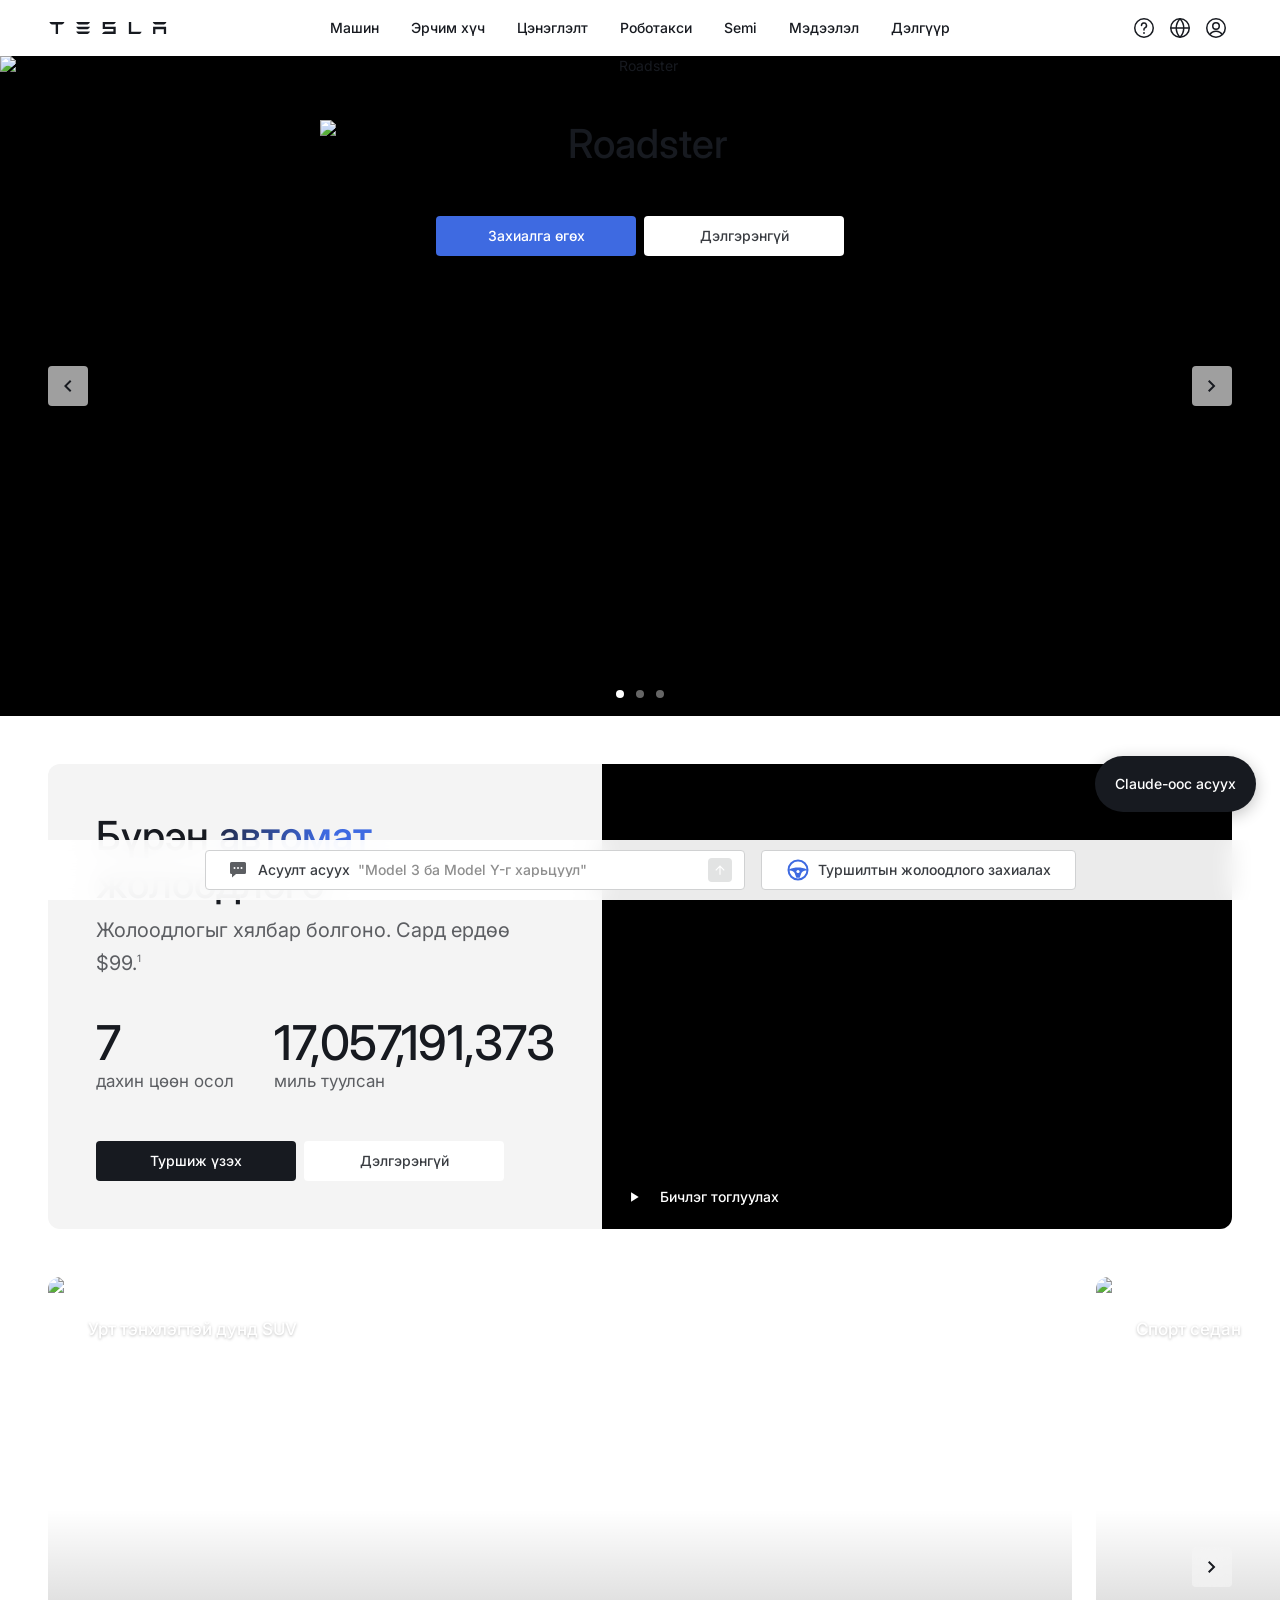
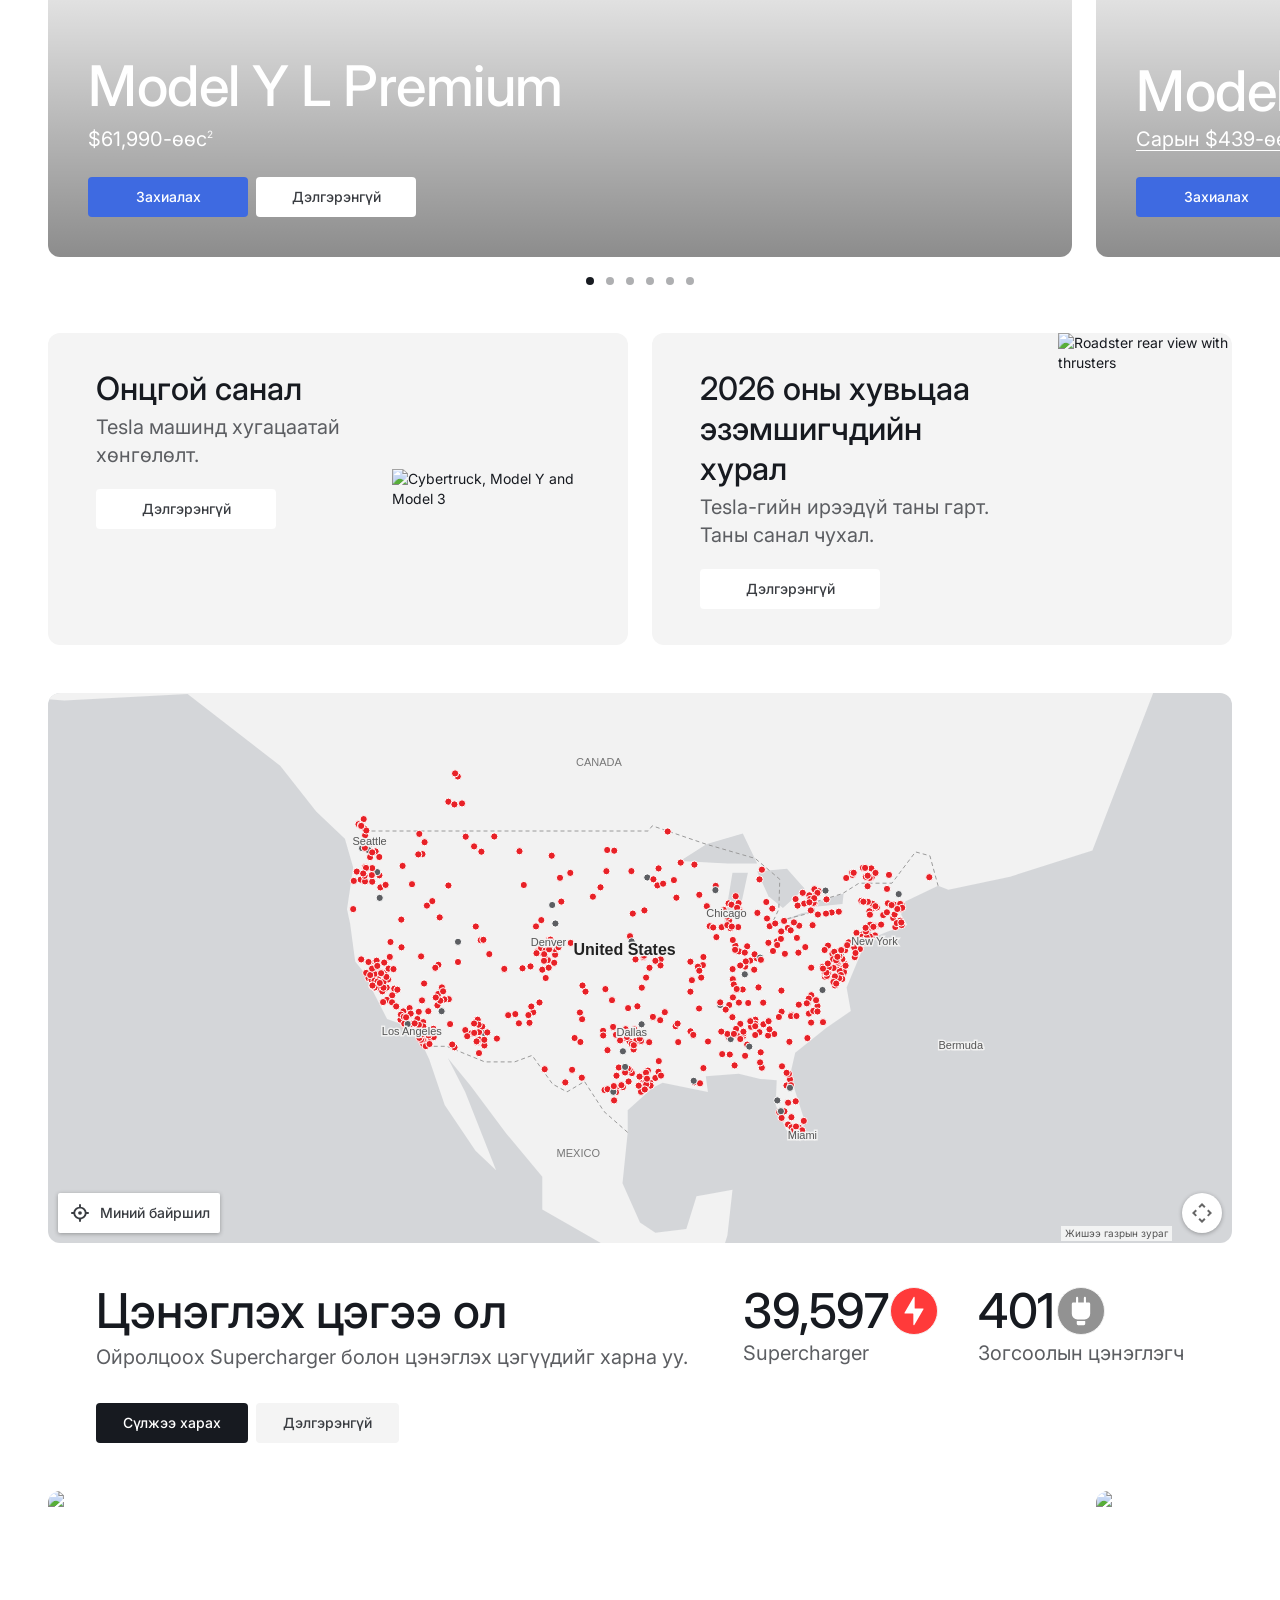
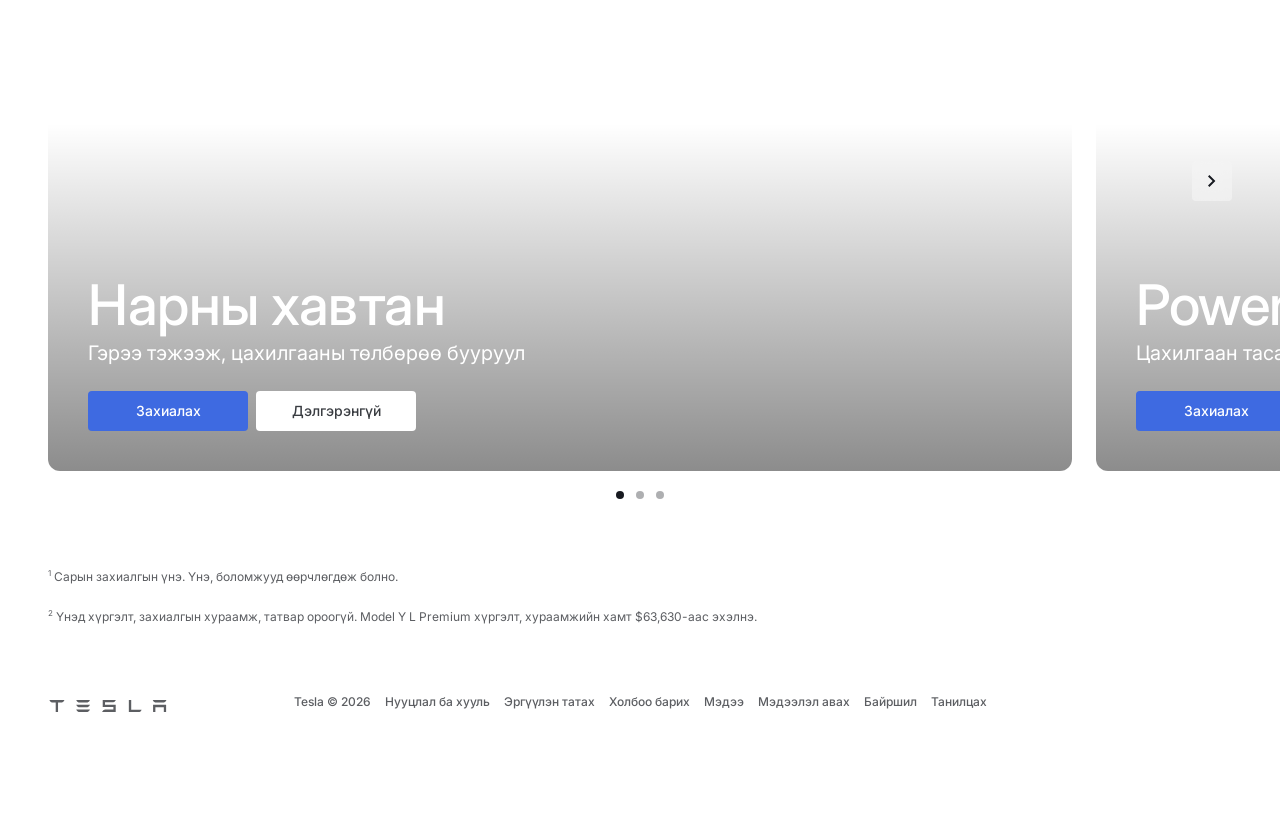
==== commit c5e93cb1: "component tesla" ====
--- a/index.html
+++ b/index.html
@@ -9,6 +9,7 @@
 <link rel="preconnect" href="https://fonts.gstatic.com/" crossorigin="">
 <link href="https://fonts.googleapis.com/css2?family=Inter:wght@400;500;600&amp;display=swap" rel="stylesheet">
 <link rel="stylesheet" href="home.css">
+<link rel="stylesheet" href="claude-chat.css">
 </head>
 <body>
 <!-- Learning clone built from a Firecrawl scrape of https://www.tesla.com/ (Nov 2026).
@@ -2378,5 +2379,6 @@
     sync();
   })();
 </script>
+<script src="claude-chat.js"></script>
 </body>
 </html>
--- a/claude-chat.css
+++ b/claude-chat.css
@@ -0,0 +1,109 @@
+.claude-chat-toggle {
+  position: fixed;
+  right: 24px;
+  bottom: 88px;
+  z-index: 40;
+  min-width: 56px;
+  height: 56px;
+  padding: 0 20px;
+  border: 0;
+  border-radius: 28px;
+  background: #171a20;
+  color: #fff;
+  box-shadow: 0 4px 16px rgba(0, 0, 0, .24);
+  font: 500 14px/1 var(--font-body, Inter, system-ui, sans-serif);
+}
+.claude-chat-toggle:hover { background: #333; }
+.claude-chat-panel {
+  position: fixed;
+  right: 24px;
+  bottom: 156px;
+  z-index: 41;
+  display: flex;
+  flex-direction: column;
+  width: min(380px, calc(100vw - 32px));
+  height: min(540px, calc(100dvh - 180px));
+  min-height: 340px;
+  overflow: hidden;
+  border: 1px solid rgba(0, 0, 0, .12);
+  border-radius: 16px;
+  background: #fff;
+  color: #171a20;
+  box-shadow: 0 12px 40px rgba(0, 0, 0, .2);
+  font: 14px/1.5 var(--font-body, Inter, system-ui, sans-serif);
+}
+.claude-chat-panel[hidden] { display: none; }
+.claude-chat-header {
+  display: flex;
+  align-items: center;
+  justify-content: space-between;
+  padding: 16px 18px;
+  border-bottom: 1px solid #e8e8e8;
+}
+.claude-chat-heading { font-size: 15px; font-weight: 600; }
+.claude-chat-subtitle { margin-top: 2px; color: #666; font-size: 12px; }
+.claude-chat-close {
+  display: grid;
+  width: 32px;
+  height: 32px;
+  place-items: center;
+  border-radius: 50%;
+  font-size: 22px;
+}
+.claude-chat-close:hover { background: #f2f2f2; }
+.claude-chat-messages {
+  display: flex;
+  flex: 1;
+  flex-direction: column;
+  gap: 12px;
+  overflow-y: auto;
+  padding: 18px;
+}
+.claude-chat-message {
+  max-width: 88%;
+  padding: 10px 12px;
+  border-radius: 14px;
+  overflow-wrap: anywhere;
+  white-space: pre-wrap;
+}
+.claude-chat-message--assistant { align-self: flex-start; background: #f2f2f2; }
+.claude-chat-message--user { align-self: flex-end; background: #171a20; color: #fff; }
+.claude-chat-message--error { color: #a12622; }
+.claude-chat-form {
+  display: flex;
+  gap: 8px;
+  align-items: flex-end;
+  padding: 12px;
+  border-top: 1px solid #e8e8e8;
+}
+.claude-chat-input {
+  flex: 1;
+  min-width: 0;
+  max-height: 104px;
+  resize: none;
+  padding: 10px 12px;
+  border: 1px solid #d5d5d5;
+  border-radius: 12px;
+  color: inherit;
+  font: inherit;
+}
+.claude-chat-input:focus { outline: 2px solid #3e6ae1; outline-offset: 1px; }
+.claude-chat-send {
+  flex: none;
+  padding: 11px 14px;
+  border-radius: 10px;
+  background: #171a20;
+  color: #fff;
+  font-weight: 500;
+}
+.claude-chat-send:disabled { cursor: wait; opacity: .55; }
+
+@media (max-width: 599px) {
+  .claude-chat-toggle { right: 16px; bottom: 76px; }
+  .claude-chat-panel {
+    right: 8px;
+    bottom: 140px;
+    width: calc(100vw - 16px);
+    height: min(540px, calc(100dvh - 160px));
+  }
+}
